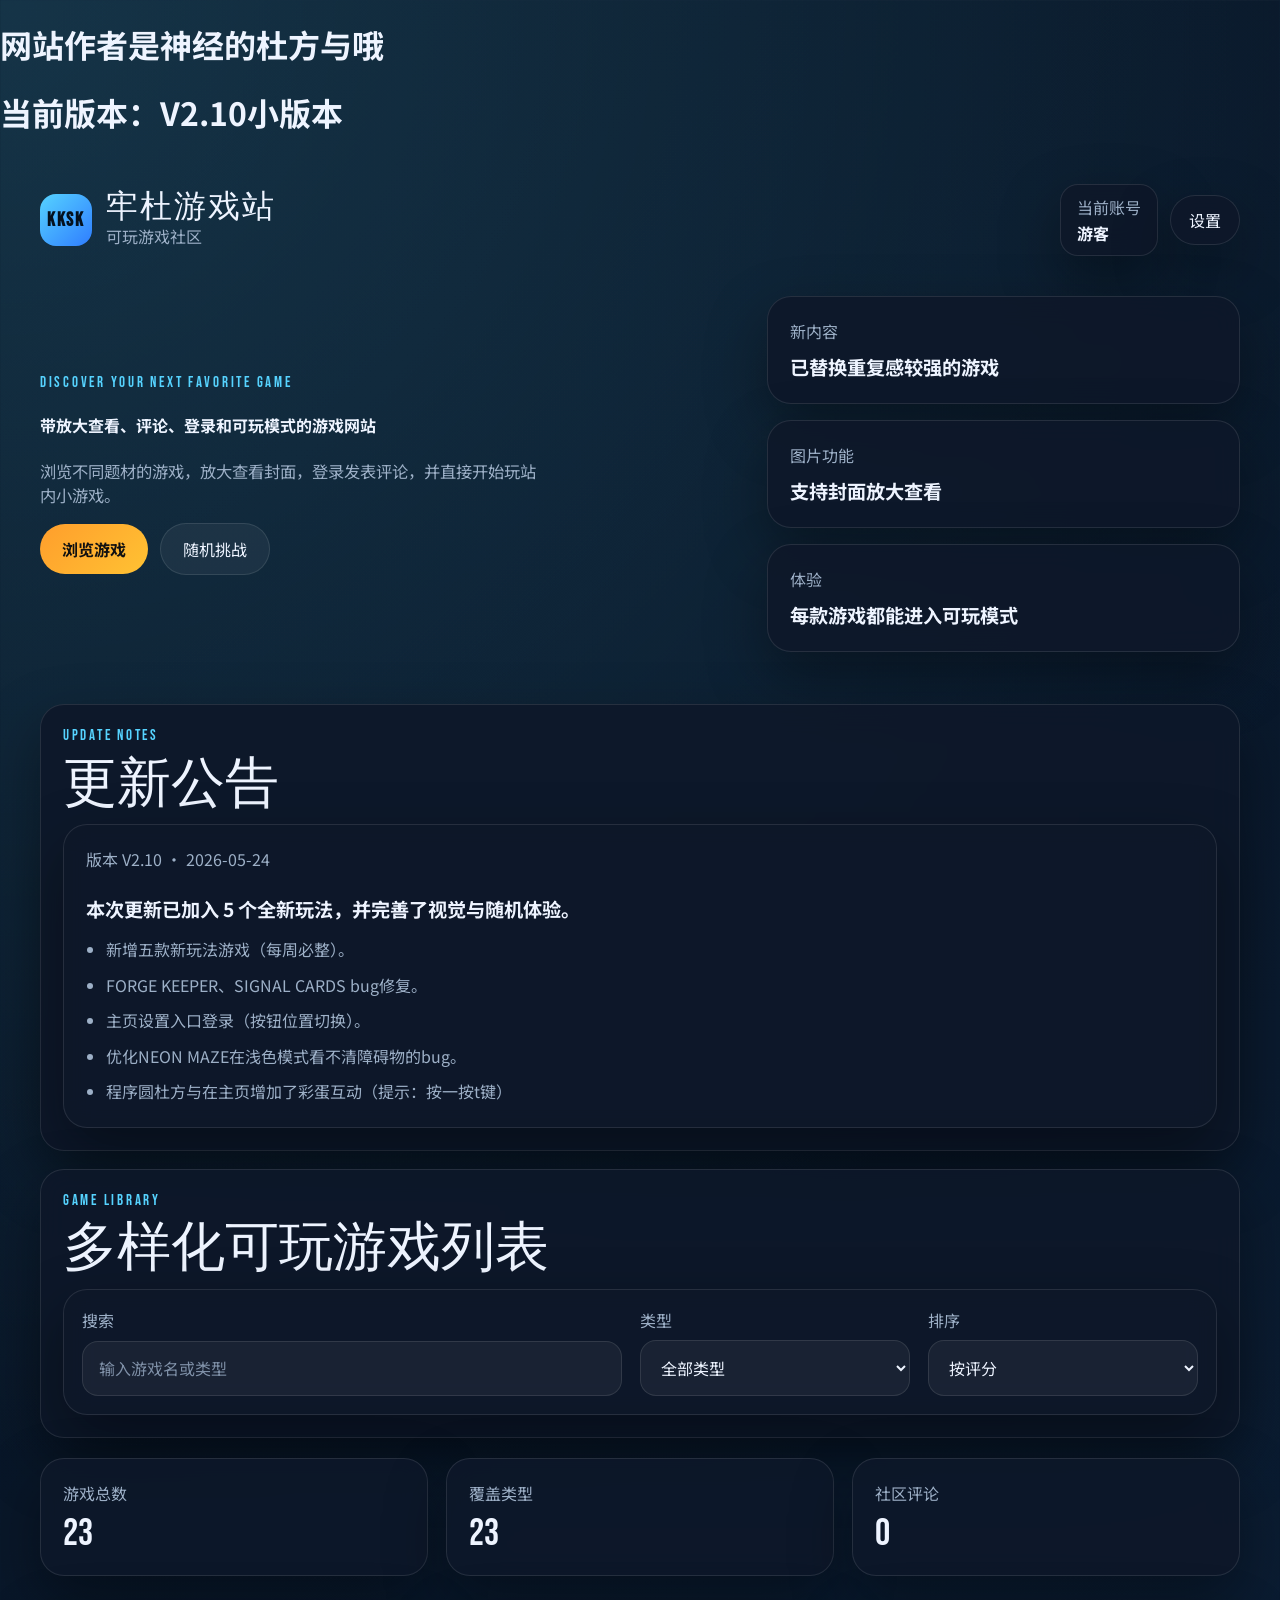
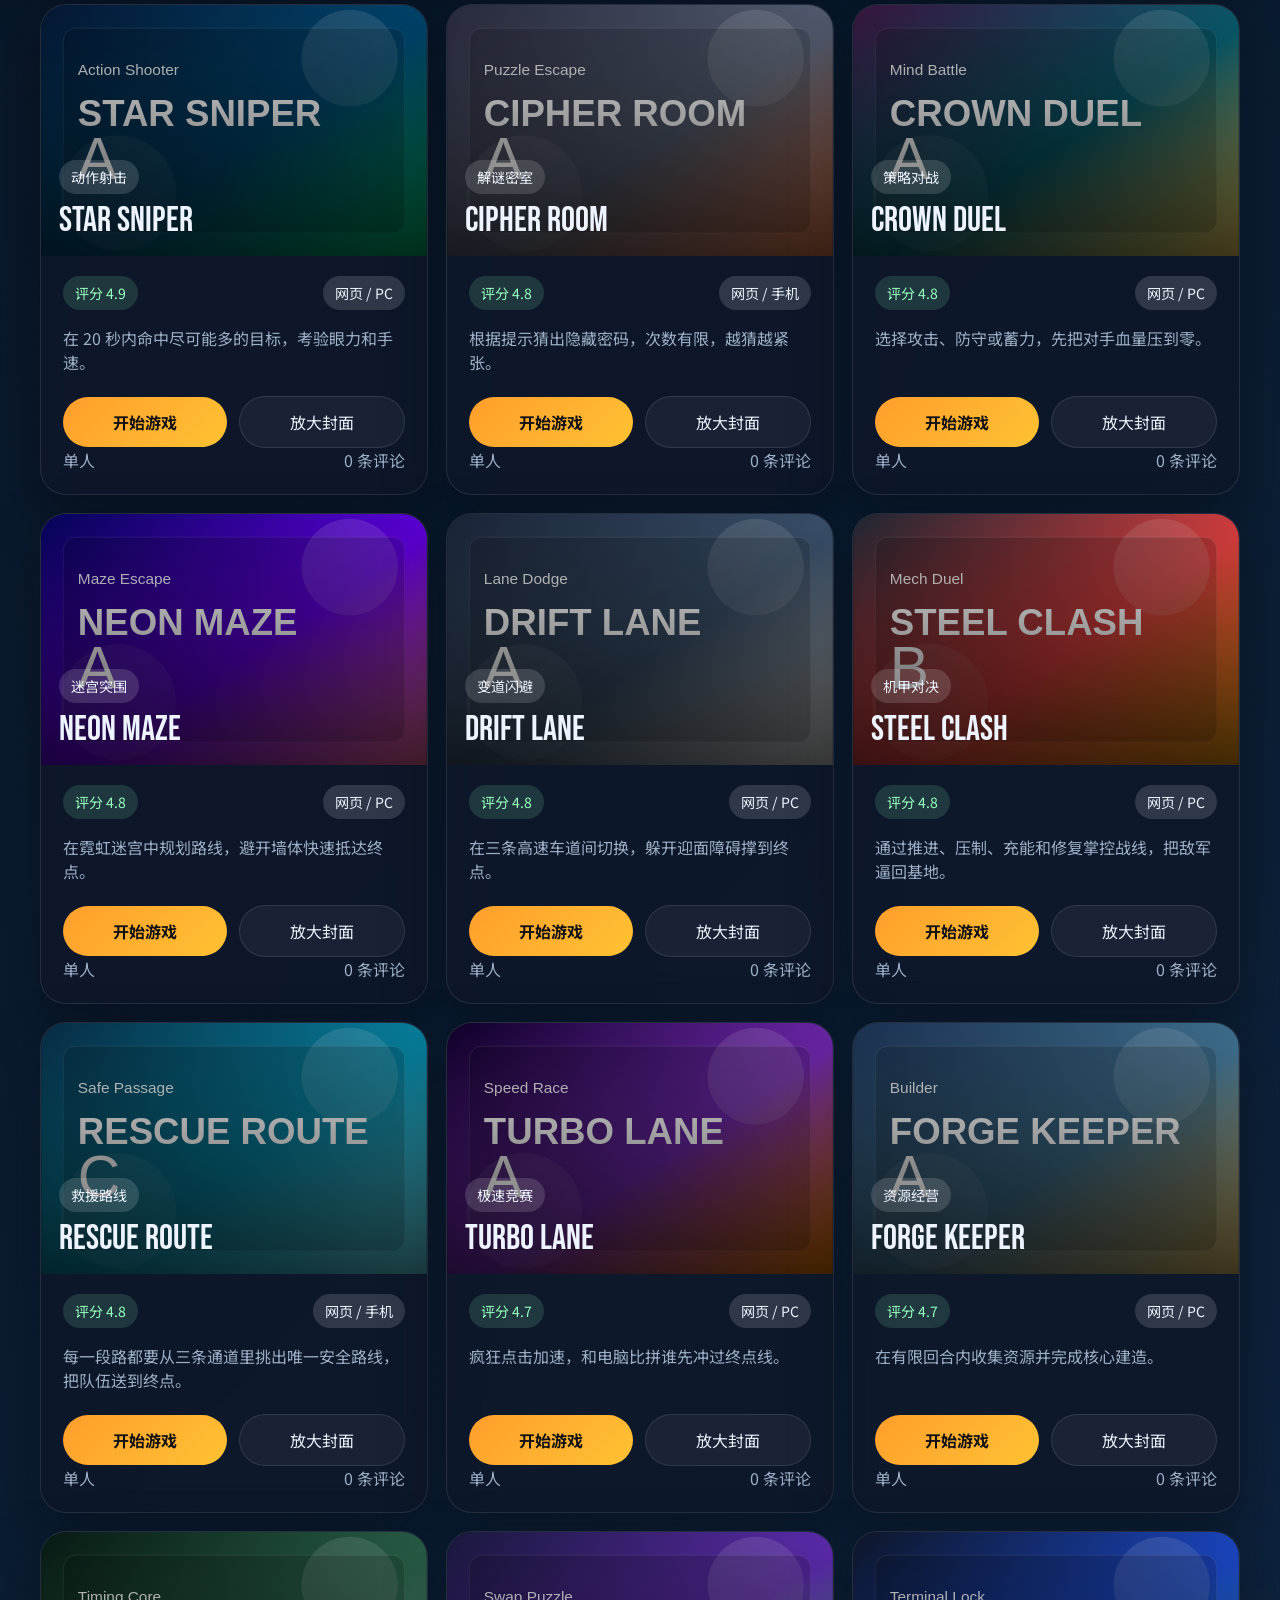
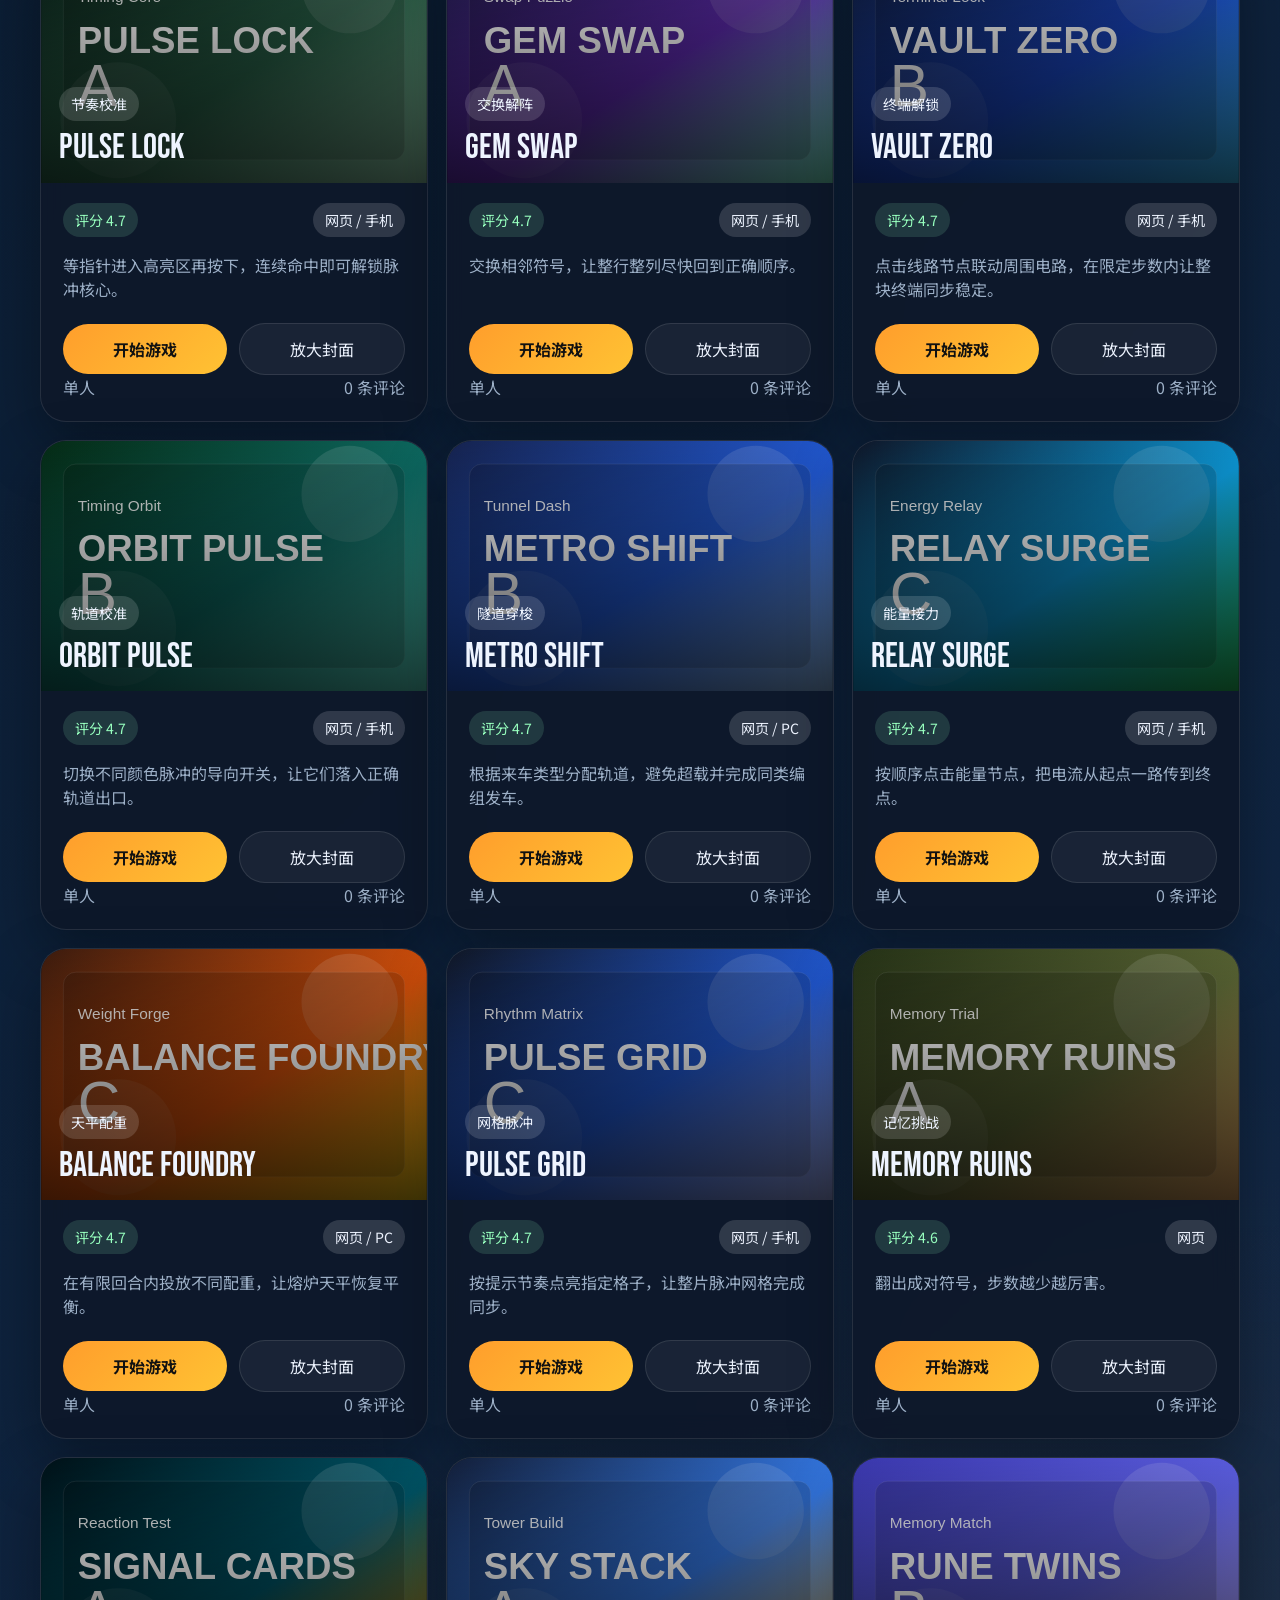
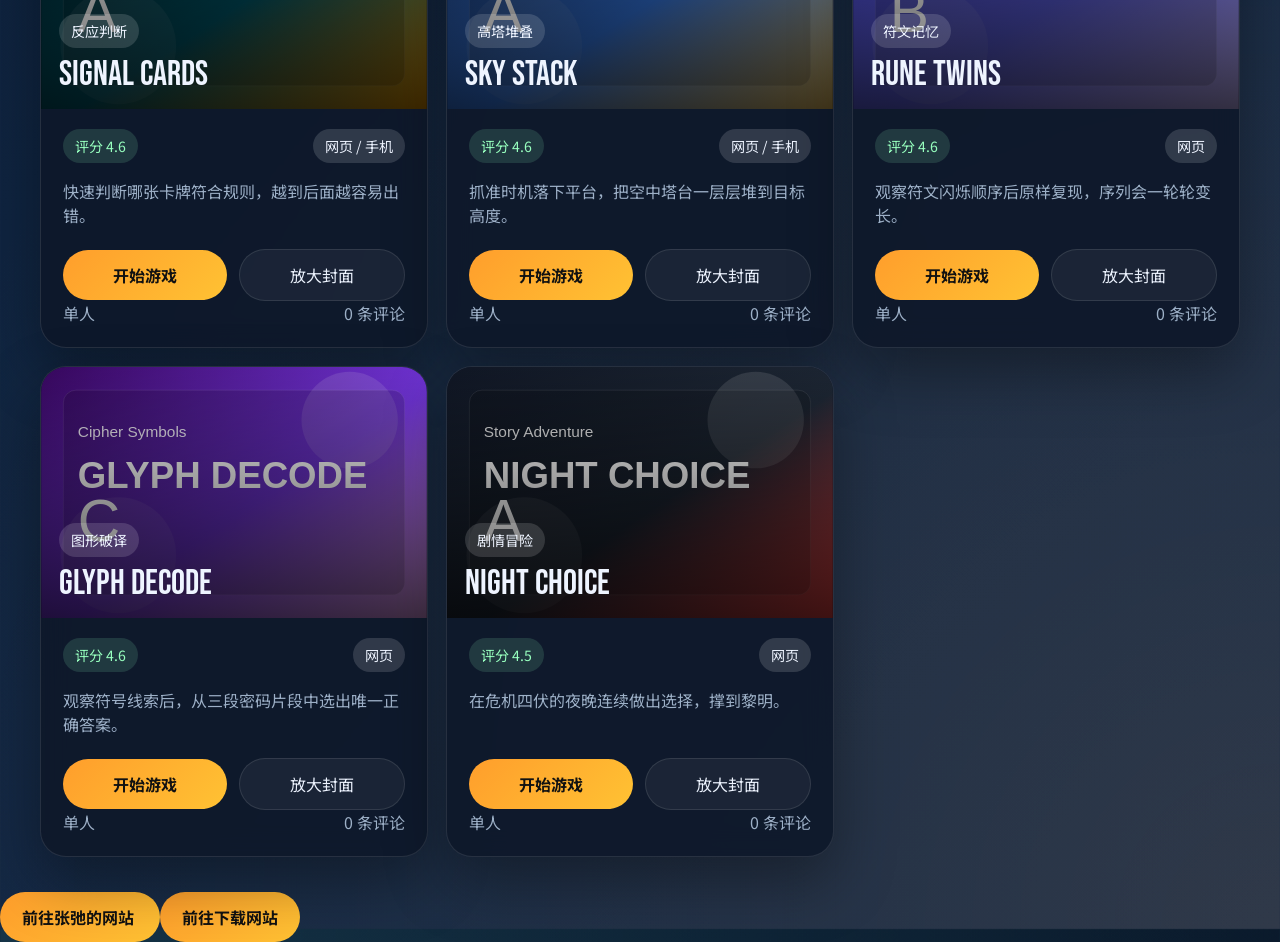
==== index.html @ bd00f0fd "Add files via upload" ====
﻿<!DOCTYPE html>
<html lang="zh-CN">
<head>
  <link rel="icon" type="image/png" href="屏幕截图 2026-04-27 193658.png">
  <meta charset="UTF-8">
  <meta name="viewport" content="width=device-width, initial-scale=1.0">
  <title>牢杜游戏站</title>
  <link rel="preconnect" href="https://fonts.googleapis.com">
  <link rel="preconnect" href="https://fonts.gstatic.com" crossorigin>
  <link href="https://fonts.googleapis.com/css2?family=Bebas+Neue&family=Noto+Sans+SC:wght@400;500;700&display=swap" rel="stylesheet">
  <link rel="stylesheet" href="styles.css">
</head>
<body>
  <h1>网站作者是神经的杜方与哦</h1>
  <h1>当前版本：V2.10小版本</h1>
  <div class="page-shell">
    <header class="hero">
      <nav class="topbar">
        <div class="brand">
          <span class="brand-mark">KKSK</span>
          <div>
            <p class="brand-title">牢杜游戏站</p>
            <p class="brand-subtitle">可玩游戏社区</p>
          </div>
        </div>
        <div class="top-actions">
          <div class="user-pill">
            <span class="user-label">当前账号</span>
            <strong id="user-name-display">游客</strong>
          </div>
          <button class="top-link" id="settings-trigger" type="button">设置</button>
        </div>
      </nav>

      <section class="hero-content">
        <div class="hero-copy">
          <p class="eyebrow">DISCOVER YOUR NEXT FAVORITE GAME</p>
          <h4>带放大查看、评论、登录和可玩模式的游戏网站</h4>
          <p class="hero-text">浏览不同题材的游戏，放大查看封面，登录发表评论，并直接开始玩站内小游戏。</p>
          <div class="hero-actions">
            <a class="button primary" href="#games">浏览游戏</a>
            <button class="button secondary" id="random-pick" type="button">随机挑战</button>
          </div>
        </div>
        <div class="hero-panel">
          <div class="panel-card glow"><span>新内容</span><strong>已替换重复感较强的游戏</strong></div>
          <div class="panel-card"><span>图片功能</span><strong>支持封面放大查看</strong></div>
          <div class="panel-card accent"><span>体验</span><strong>每款游戏都能进入可玩模式</strong></div>
        </div>
      </section>
    </header>

    <main>
      <section class="controls update-announcement" aria-label="更新公告">
        <div class="section-heading">
          <p class="eyebrow">UPDATE NOTES</p>
          <h2>更新公告</h2>
        </div>
        <div class="panel-card announcement-card">
          <span>版本 V2.10 · 2026-05-24</span>
          <strong>本次更新已加入 5 个全新玩法，并完善了视觉与随机体验。</strong>
          <ul class="announcement-list">
            <li>新增五款新玩法游戏（每周必整）。</li>
            <li>FORGE KEEPER、SIGNAL CARDS bug修复。</li>
            <li>主页设置入口登录（按钮位置切换）。</li>
            <li>优化NEON MAZE在浅色模式看不清障碍物的bug。</li>
            <li>程序圆杜方与在主页增加了彩蛋互动（提示：按一按t键）</li>
          </ul>
        </div>
      </section>

      <section class="controls" id="games">
        <div class="section-heading">
          <p class="eyebrow">GAME LIBRARY</p>
          <h2>多样化可玩游戏列表</h2>
        </div>
        <div class="toolbar">
          <label class="search-box">
            <span>搜索</span>
            <input id="search-input" type="text" placeholder="输入游戏名或类型">
          </label>
          <label class="filter-box">
            <span>类型</span>
            <select id="genre-filter">
              <option value="all">全部类型</option>
            </select>
          </label>
          <label class="filter-box">
            <span>排序</span>
            <select id="sort-filter">
              <option value="rating">按评分</option>
              <option value="name">按名称</option>
              <option value="players">按玩家数</option>
            </select>
          </label>
        </div>
      </section>

      <section class="stats-grid" aria-label="网站统计">
        <article class="stat-card"><span>游戏总数</span><strong id="game-count">0</strong></article>
        <article class="stat-card"><span>覆盖类型</span><strong id="genre-count">0</strong></article>
        <article class="stat-card"><span>社区评论</span><strong id="comment-count">0</strong></article>
      </section>

      <section class="game-grid" id="game-grid" aria-live="polite"></section>
    </main>
  </div>

  <div class="modal hidden" id="game-modal" aria-hidden="true">
    <div class="modal-backdrop" id="modal-close"></div>
    <div class="modal-dialog">
      <button class="modal-exit" id="modal-exit" type="button" aria-label="关闭">×</button>
      <div class="modal-content" id="modal-content"></div>
    </div>
  </div>

  <div class="auth-modal hidden" id="auth-modal" aria-hidden="true">
    <div class="modal-backdrop" id="auth-close"></div>
    <div class="auth-dialog">
      <button class="modal-exit" id="auth-exit" type="button" aria-label="关闭">×</button>
      <div class="auth-card">
        <p class="eyebrow">PLAYER ACCOUNT</p>
        <h2>本地账号登录</h2>
        <p class="hero-text">账号信息只保存在当前浏览器，可用于显示当前身份并同步到评论区。</p>
        <form class="auth-form" id="auth-form">
          <input id="auth-name" type="text" maxlength="18" placeholder="输入账号名" required>
          <input id="auth-password" type="password" minlength="4" maxlength="24" placeholder="输入密码" required>
          <div class="auth-button-row">
            <button class="button primary full" id="auth-login" type="submit">登录</button>
            <button class="button secondary full" id="auth-register" type="button">注册新账号</button>
          </div>
        </form>
        <div class="auth-actions">
          <button class="button ghost full" id="logout-button" type="button">退出当前账号</button>
        </div>
        <p class="auth-tip" id="auth-status">当前未登录，将以游客身份浏览和评论。</p>
      </div>
    </div>
  </div>

  <div class="zoom-modal hidden" id="zoom-modal" aria-hidden="true">
    <div class="modal-backdrop" id="zoom-close"></div>
    <div class="zoom-dialog">
      <button class="modal-exit" id="zoom-exit" type="button" aria-label="关闭">×</button>
      <img id="zoom-image" alt="放大封面图">
      <p id="zoom-title"></p>
    </div>
  </div>

  <div class="settings-modal hidden" id="settings-modal" aria-hidden="true">
    <div class="modal-backdrop" id="settings-close"></div>
    <div class="settings-dialog">
      <button class="modal-exit" id="settings-exit" type="button" aria-label="关闭">×</button>
      <div class="settings-card">
        <p class="eyebrow">SITE SETTINGS</p>
        <h2>网站设置</h2>
        <label class="setting-row" for="theme-toggle">
          <span>
            <strong>浅色模式</strong>
            <small>切换为更明亮的页面色调，并保存在当前浏览器。</small>
          </span>
          <input id="theme-toggle" type="checkbox" role="switch">
        </label>
        <div class="settings-actions">
          <button class="button secondary full" id="login-trigger" type="button">账号登录</button>
        </div>
      </div>
    </div>
  </div>

  <template id="game-detail-template">
    <section class="detail-layout">
      <div class="detail-cover">
        <img class="detail-image zoomable" id="detail-image" alt="游戏封面图">
        <div class="detail-overlay"></div>
        <div class="detail-info">
          <div class="detail-badge" id="detail-genre"></div>
          <h3 id="detail-title"></h3>
          <p id="detail-description"></p>
          <div class="detail-meta">
            <span id="detail-rating"></span>
            <span id="detail-players"></span>
            <span id="detail-platform"></span>
          </div>
        </div>
      </div>
      <div class="detail-side">
        <div class="play-panel">
          <div class="play-head">
            <div>
              <h4>开始游戏</h4>
              <p id="play-mode-label">站内可玩模式</p>
            </div>
            <div class="play-actions">
              <button class="button secondary" id="expand-stage" type="button">放大运行区</button>
              <button class="button primary" id="launch-game" type="button">立即开始</button>
            </div>
          </div>
          <div class="game-stage" id="game-stage">
            <div class="empty-stage">点击“立即开始”后，这里会加载游戏玩法。</div>
          </div>
        </div>
        <div class="highlights">
          <h4>亮点特色</h4>
          <ul id="detail-features"></ul>
        </div>
        <div class="comment-panel">
          <div class="comment-head">
            <h4>玩家评论</h4>
            <span id="detail-comment-count">0 条</span>
          </div>
          <p class="comment-account" id="comment-account-status">当前以游客身份发表评论。</p>
          <form class="comment-form" id="comment-form">
            <select id="comment-rating" required>
              <option value="">评分</option>
              <option value="5">5 星</option>
              <option value="4">4 星</option>
              <option value="3">3 星</option>
              <option value="2">2 星</option>
              <option value="1">1 星</option>
            </select>
            <textarea id="comment-text" maxlength="180" placeholder="写下你对这款游戏的看法..." required></textarea>
            <button class="button primary full" type="submit">发布评论</button>
          </form>
          <div class="comment-list" id="comment-list"></div>
        </div>
      </div>
    </section>
  </template>

  <script src="script.js"></script>
  <a class="button primary" href="https://omg-by-clark.github.io" target="_blank" rel="noopener noreferrer">
  前往张弛的网站
</a>
<a class="button primary" href="https://hilvert.github.io" target="_blank" rel="noopener noreferrer">
  前往下载网站
</a>
</body>
</html>
---- styles.css ----
:root {
  --bg-start: #07111f;
  --bg-mid: #0b1d33;
  --bg-end: #132b4d;
  --panel: rgba(14, 24, 42, 0.9);
  --panel-strong: rgba(21, 34, 58, 0.96);
  --border: rgba(255, 255, 255, 0.1);
  --text: #eef4ff;
  --muted: #9db0c7;
  --accent: #56d3ff;
  --accent-secondary: #2f7dff;
  --accent-strong: #ff9e2c;
  --accent-warm: #ffc233;
  --success: #97ffbe;
  --danger: #ff6d7a;
  --shadow: 0 24px 60px rgba(0, 0, 0, 0.35);
  --brand-ink: #04111e;
  --primary-text: #111;
  --placeholder: #7f90a7;
  --overlay: rgba(2, 6, 14, 0.72);
  --surface-soft: rgba(255, 255, 255, 0.05);
  --surface-mid: rgba(255, 255, 255, 0.08);
  --surface-strong: rgba(255, 255, 255, 0.14);
  --surface-border: rgba(255, 255, 255, 0.08);
  --surface-card: rgba(255, 255, 255, 0.04);
  --detail-overlay-start: rgba(5, 12, 22, 0.12);
  --detail-overlay-end: rgba(5, 12, 22, 0.88);
  --banner-overlay-start: rgba(0, 0, 0, 0.08);
  --banner-overlay-end: rgba(0, 0, 0, 0.74);
  --stage-bg: #07111f;
  --success-soft: rgba(151, 255, 190, 0.14);
  --success-zone: rgba(151, 255, 190, 0.22);
  --success-border: rgba(151, 255, 190, 0.4);
  --accent-soft: rgba(86, 211, 255, 0.18);
}

body[data-theme="light"] {
  --bg-start: #f6fbff;
  --bg-mid: #e5f0ff;
  --bg-end: #d5e5ff;
  --panel: rgba(255, 255, 255, 0.92);
  --panel-strong: rgba(255, 255, 255, 0.98);
  --border: rgba(28, 56, 94, 0.14);
  --text: #16314f;
  --muted: #5b7391;
  --accent: #3aa8ff;
  --accent-secondary: #5b8cff;
  --accent-strong: #ffb24a;
  --accent-warm: #ffd76b;
  --success: #1f9d61;
  --danger: #d95263;
  --shadow: 0 18px 38px rgba(60, 101, 160, 0.16);
  --brand-ink: #ffffff;
  --primary-text: #16314f;
  --placeholder: #6c7f99;
  --overlay: rgba(132, 160, 201, 0.38);
  --surface-soft: rgba(80, 124, 189, 0.08);
  --surface-mid: rgba(80, 124, 189, 0.12);
  --surface-strong: rgba(80, 124, 189, 0.16);
  --surface-border: rgba(80, 124, 189, 0.16);
  --surface-card: rgba(255, 255, 255, 0.72);
  --detail-overlay-start: rgba(240, 248, 255, 0.16);
  --detail-overlay-end: rgba(21, 49, 79, 0.68);
  --banner-overlay-start: rgba(255, 255, 255, 0.04);
  --banner-overlay-end: rgba(21, 49, 79, 0.56);
  --stage-bg: #dcecff;
  --success-soft: rgba(31, 157, 97, 0.12);
  --success-zone: rgba(31, 157, 97, 0.18);
  --success-border: rgba(31, 157, 97, 0.34);
  --accent-soft: rgba(58, 168, 255, 0.18);
}

* {
  box-sizing: border-box;
}

html {
  scroll-behavior: smooth;
}

body {
  margin: 0;
  min-height: 100vh;
  color: var(--text);
  font-family: "Noto Sans SC", sans-serif;
  background:
    radial-gradient(circle at top left, var(--accent-soft), transparent 25%),
    radial-gradient(circle at bottom right, rgba(255, 158, 44, 0.12), transparent 25%),
    linear-gradient(135deg, var(--bg-start), var(--bg-mid) 44%, var(--bg-end));
}

button,
input,
select,
textarea {
  font: inherit;
}

img {
  max-width: 100%;
  display: block;
}

.page-shell {
  width: min(1200px, calc(100% - 32px));
  margin: 0 auto;
  padding: 20px 0 48px;
}

.hero {
  padding: 8px 0 28px;
}

.topbar,
.hero-content,
.toolbar,
.stats-grid,
.game-grid,
.detail-layout,
.detail-meta,
.comment-head {
  display: grid;
  gap: 18px;
}

.topbar {
  grid-template-columns: minmax(0, 1fr) auto;
  align-items: center;
  margin-bottom: 40px;
}

.top-actions,
.hero-actions,
.card-actions,
.play-head,
.play-actions,
.auth-actions,
.game-topline,
.game-footer,
.comment-meta,
.stage-toolbar,
.run-track {
  display: flex;
  gap: 12px;
  align-items: center;
}

.top-actions,
.hero-actions,
.card-actions,
.auth-actions,
.stage-toolbar,
.play-actions {
  flex-wrap: wrap;
}

.brand {
  display: flex;
  align-items: center;
  gap: 14px;
}

.brand-mark {
  width: 52px;
  height: 52px;
  display: grid;
  place-items: center;
  border-radius: 16px;
  background: linear-gradient(135deg, var(--accent), var(--accent-secondary));
  color: var(--brand-ink);
  font: 700 1.2rem/1 "Bebas Neue", sans-serif;
  letter-spacing: 0.08em;
}

.brand-title,
.brand-subtitle,
.eyebrow {
  margin: 0;
}

.brand-title {
  font: 400 2rem/1 "Bebas Neue", sans-serif;
  letter-spacing: 0.06em;
}

.brand-subtitle,
.hero-text,
.panel-card span,
.stat-card span,
.game-card p,
.game-footer,
.comment-item time,
.search-box span,
.filter-box span,
#detail-description,
.play-head p,
.user-label,
.auth-tip,
.stage-note,
.empty-stage,
.empty-state {
  color: var(--muted);
}

.user-pill,
.top-link,
.panel-card,
.stat-card,
.controls,
.toolbar,
.game-card,
.modal-dialog,
.auth-card,
.auth-dialog,
.comment-panel,
.highlights,
.play-panel,
.zoom-dialog {
  border: 1px solid var(--border);
  background: var(--panel);
  box-shadow: var(--shadow);
  backdrop-filter: blur(14px);
}

.user-pill {
  padding: 10px 16px;
  border-radius: 18px;
}

.user-pill strong {
  display: block;
  margin-top: 2px;
}

.top-link,
.button,
.card-button,
.memory-card,
.duel-option,
.story-option,
.resource-button {
  cursor: pointer;
  transition: transform 0.2s ease, opacity 0.2s ease, background 0.2s ease;
}

.top-link {
  color: var(--text);
  text-decoration: none;
  border-radius: 999px;
  padding: 12px 18px;
}

.top-link:hover,
.button:hover,
.card-button:hover,
.memory-card:hover,
.duel-option:hover,
.story-option:hover,
.resource-button:hover {
  transform: translateY(-2px);
}

.hero-content {
  grid-template-columns: minmax(0, 1.35fr) minmax(280px, 0.9fr);
  align-items: center;
}

.eyebrow {
  color: var(--accent);
  font: 500 0.95rem/1.2 "Bebas Neue", sans-serif;
  letter-spacing: 0.18em;
}

.hero-copy h1,
.section-heading h2,
#detail-title,
.auth-card h2 {
  margin: 12px 0;
}

.hero-copy h1 {
  font: 400 clamp(3rem, 7vw, 5.8rem)/0.95 "Bebas Neue", sans-serif;
  max-width: 10ch;
}

.hero-text {
  max-width: 56ch;
  font-size: 1.02rem;
}

.button {
  border: 0;
  border-radius: 999px;
  padding: 13px 22px;
  text-decoration: none;
}

.primary {
  background: linear-gradient(135deg, var(--accent-strong), var(--accent-warm));
  color: var(--primary-text);
  font-weight: 700;
}

.secondary,
.ghost {
  background: var(--surface-soft);
  color: var(--text);
  border: 1px solid var(--border);
}

.full {
  width: 100%;
}

.hero-panel,
.detail-side {
  display: grid;
  gap: 16px;
}

.panel-card,
.stat-card,
.controls,
.comment-panel,
.highlights,
.play-panel,
.auth-card {
  padding: 22px;
  border-radius: 24px;
}

.panel-card strong,
.stat-card strong {
  display: block;
  margin-top: 10px;
}

.panel-card strong {
  font-size: 1.2rem;
}

.update-announcement {
  margin: 24px 0 18px;
}

.announcement-card {
  display: grid;
  gap: 14px;
}

.announcement-list {
  margin: 0;
  padding-left: 20px;
  color: var(--muted);
  display: grid;
  gap: 10px;
}

.announcement-list li {
  line-height: 1.6;
}

.section-heading h2,
.auth-card h2 {
  font: 400 clamp(2rem, 5vw, 3.4rem)/1 "Bebas Neue", sans-serif;
}

.toolbar {
  grid-template-columns: 2fr 1fr 1fr;
  padding: 18px;
  border-radius: 24px;
}

.search-box,
.filter-box,
.auth-form,
.comment-form {
  display: grid;
  gap: 8px;
}

.search-box input,
.filter-box select,
.comment-form input,
.comment-form select,
.comment-form textarea,
.auth-form input,
.name-input {
  width: 100%;
  border: 1px solid var(--border);
  background: var(--surface-soft);
  color: var(--text);
  border-radius: 16px;
  padding: 14px 16px;
}

.search-box input::placeholder,
.comment-form textarea::placeholder,
.auth-form input::placeholder,
.name-input::placeholder {
  color: var(--placeholder);
}

.stats-grid {
  grid-template-columns: repeat(3, minmax(0, 1fr));
  margin: 20px 0 28px;
}

.stat-card strong {
  font: 400 2.4rem/1 "Bebas Neue", sans-serif;
}

.game-grid {
  grid-template-columns: repeat(3, minmax(0, 1fr));
}

.game-card {
  border-radius: 26px;
  overflow: hidden;
}

.game-banner {
  position: relative;
  min-height: 220px;
  overflow: hidden;
}

.game-banner::after {
  content: "";
  position: absolute;
  inset: 0;
  background: linear-gradient(180deg, var(--banner-overlay-start), var(--banner-overlay-end));
}

.game-banner-content {
  position: absolute;
  inset: auto 18px 18px 18px;
  z-index: 1;
}

.cover-image {
  width: 100%;
  height: 100%;
  min-height: 220px;
  object-fit: cover;
}

.zoomable {
  cursor: zoom-in;
}

.game-banner h3 {
  margin: 10px 0 0;
  font: 400 2.2rem/0.95 "Bebas Neue", sans-serif;
}

.game-body {
  padding: 20px 22px 22px;
}

.game-topline,
.game-footer,
.comment-meta,
.play-head,
.run-track {
  justify-content: space-between;
}

.genre-chip,
.rating-pill,
.detail-badge,
.tag,
.status-pill {
  display: inline-flex;
  align-items: center;
  padding: 7px 12px;
  border-radius: 999px;
  font-size: 0.88rem;
}

.genre-chip,
.tag,
.status-pill {
  background: var(--surface-strong);
}

.rating-pill {
  background: var(--success-soft);
  color: var(--success);
}

.game-card p {
  min-height: 52px;
}

.card-actions {
  margin-top: 18px;
}

.card-actions .button {
  flex: 1;
  text-align: center;
}

.modal,
.auth-modal,
.zoom-modal {
  position: fixed;
  inset: 0;
}

.modal {
  z-index: 10;
}

.auth-modal {
  z-index: 12;
}

.zoom-modal {
  z-index: 14;
}

.hidden {
  display: none;
}

.modal-backdrop {
  position: absolute;
  inset: 0;
  background: var(--overlay);
}

.modal-dialog,
.auth-dialog,
.zoom-dialog {
  position: relative;
  margin: 24px auto;
  max-height: calc(100vh - 48px);
  overflow: auto;
}

.modal-dialog {
  width: min(1080px, calc(100% - 24px));
  padding: 28px;
  border-radius: 28px;
}

.auth-dialog {
  width: min(520px, calc(100% - 24px));
  border-radius: 28px;
}

.zoom-dialog {
  width: min(920px, calc(100% - 24px));
  padding: 22px;
  border-radius: 28px;
  text-align: center;
}

.modal-exit {
  position: absolute;
  top: 16px;
  right: 16px;
  width: 42px;
  height: 42px;
  border: 0;
  border-radius: 50%;
  background: var(--surface-mid);
  color: var(--text);
  font-size: 1.5rem;
  z-index: 2;
}

.auth-card {
  background: var(--panel-strong);
}

.auth-tip {
  margin: 14px 0 0;
}

.auth-button-row {
  display: grid;
  grid-template-columns: repeat(2, minmax(0, 1fr));
  gap: 12px;
}

.comment-account {
  margin: 16px 0 0;
  padding: 12px 14px;
  border-radius: 14px;
  background: var(--surface-soft);
  border: 1px solid var(--surface-border);
  color: var(--muted);
}

.detail-layout {
  grid-template-columns: 1.1fr 1fr;
  align-items: start;
}

.detail-cover {
  position: relative;
  min-height: 420px;
  border-radius: 26px;
  overflow: hidden;
}

.detail-image {
  position: absolute;
  inset: 0;
  width: 100%;
  height: 100%;
  object-fit: cover;
}

.detail-overlay {
  position: absolute;
  inset: 0;
  background: linear-gradient(180deg, var(--detail-overlay-start), var(--detail-overlay-end));
}

.detail-info {
  position: relative;
  z-index: 1;
  min-height: 420px;
  padding: 28px;
  display: flex;
  flex-direction: column;
  justify-content: flex-end;
}

.detail-badge {
  background: rgba(255, 255, 255, 0.12);
  margin-bottom: auto;
}

#detail-title {
  font: 400 clamp(2.2rem, 5vw, 4.1rem)/0.96 "Bebas Neue", sans-serif;
}

.detail-meta {
  grid-template-columns: repeat(3, minmax(0, 1fr));
  margin-top: 20px;
}

.detail-meta span {
  padding: 14px;
  border-radius: 16px;
  background: var(--surface-mid);
}

.play-head h4,
.highlights h4,
.comment-panel h4 {
  margin: 0 0 6px;
}

.game-stage {
  margin-top: 18px;
  min-height: 320px;
  border-radius: 22px;
  border: 1px solid var(--border);
  background: var(--surface-card);
  padding: 18px;
}

.play-stage {
  display: grid;
  gap: 14px;
}

.stage-panel,
.score-box,
.log-box,
.run-track,
.resource-grid,
.duel-grid,
.story-grid,
.code-grid,
.memory-grid {
  background: var(--surface-card);
  border: 1px solid var(--surface-border);
  border-radius: 18px;
}

.stage-panel,
.score-box,
.log-box,
.resource-grid,
.duel-grid,
.story-grid,
.code-grid {
  padding: 14px;
}

.status-line {
  display: flex;
  flex-wrap: wrap;
  gap: 10px;
}

.status-pill strong {
  margin-left: 6px;
}

.target-board {
  position: relative;
  min-height: 240px;
  overflow: hidden;
  border-radius: 18px;
  background: radial-gradient(circle at top, var(--accent-soft), transparent 28%), var(--stage-bg);
}

.target-dot {
  position: absolute;
  width: 58px;
  height: 58px;
  border: 0;
  border-radius: 50%;
  font-weight: 700;
  color: var(--brand-ink);
  background: linear-gradient(135deg, var(--accent), var(--success));
}

.card-row,
.duel-grid,
.story-grid,
.resource-grid,
.code-grid {
  display: grid;
  gap: 12px;
}

.card-row {
  grid-template-columns: repeat(3, minmax(0, 1fr));
}

.card-button,
.duel-option,
.story-option,
.resource-button {
  border: 1px solid var(--border);
  border-radius: 16px;
  background: var(--surface-soft);
  color: var(--text);
  padding: 14px;
}

.duel-grid,
.story-grid {
  grid-template-columns: repeat(2, minmax(0, 1fr));
}

.run-track {
  padding: 14px;
}

.runner-bar {
  position: relative;
  flex: 1;
  height: 14px;
  border-radius: 999px;
  background: var(--surface-mid);
  overflow: hidden;
}

.runner-fill {
  position: absolute;
  inset: 0 auto 0 0;
  width: 0;
  background: linear-gradient(135deg, var(--accent-strong), var(--accent));
}

.memory-grid {
  display: flex;
  flex-wrap: wrap;
  gap: 12px;
  padding: 12px;
}

.memory-card {
  width: calc(25% - 9px);
  min-width: 72px;
  min-height: 84px;
  border: 1px solid var(--border);
  border-radius: 16px;
  background: var(--surface-soft);
  color: var(--text);
  font-size: 1.4rem;
}

.memory-card.open,
.memory-card.done {
  background: rgba(86, 211, 255, 0.18);
}

.resource-grid {
  grid-template-columns: repeat(3, minmax(0, 1fr));
}

.resource-card strong {
  display: block;
  font-size: 1.4rem;
}

.code-grid {
  grid-template-columns: repeat(3, minmax(0, 1fr));
}

.code-cell {
  display: grid;
  place-items: center;
  min-height: 56px;
  border-radius: 14px;
  background: var(--surface-mid);
  font-size: 1.2rem;
  font-weight: 700;
}

.timing-track,
.stack-meter,
.lane-board {
  position: relative;
  min-height: 64px;
  border-radius: 18px;
  background: var(--surface-soft);
  border: 1px solid var(--surface-border);
  overflow: hidden;
}

.timing-track {
  min-height: 72px;
}

.timing-zone {
  position: absolute;
  inset: 10px 42% 10px 42%;
  border-radius: 12px;
  background: rgba(151, 255, 190, 0.22);
  border: 1px solid rgba(151, 255, 190, 0.4);
}

.timing-pointer,
.stack-slider,
.lane-marker,
.lane-obstacle {
  position: absolute;
  top: 50%;
  transform: translate(-50%, -50%);
}

.timing-pointer,
.stack-slider {
  width: 24px;
  height: 48px;
  border-radius: 12px;
  background: linear-gradient(135deg, var(--accent-strong), var(--accent));
}

.maze-grid,
.swap-grid {
  display: grid;
  gap: 10px;
}

.maze-grid {
  grid-template-columns: repeat(5, minmax(0, 1fr));
}

.maze-cell {
  aspect-ratio: 1;
  border-radius: 14px;
  background: var(--surface-soft);
  border: 1px solid var(--surface-border);
}

.maze-cell.wall {
  background: var(--surface-strong);
  border-color: var(--border);
  box-shadow: inset 0 0 0 1px rgba(255, 255, 255, 0.08);
}

body[data-theme="light"] .maze-cell.wall {
  background: rgba(22, 49, 79, 0.24);
  border-color: rgba(22, 49, 79, 0.22);
  box-shadow: inset 0 0 0 1px rgba(255, 255, 255, 0.42);
}

.maze-cell.goal {
  background: rgba(151, 255, 190, 0.2);
}

.maze-cell.player {
  background: linear-gradient(135deg, var(--accent), var(--accent-secondary));
}

.stack-tower {
  min-height: 220px;
  display: flex;
  flex-direction: column-reverse;
  gap: 8px;
  padding: 14px;
  border-radius: 18px;
  background: var(--surface-card);
  border: 1px solid var(--surface-border);
}

.stack-block {
  height: 28px;
  border-radius: 12px;
  background: linear-gradient(135deg, var(--accent), var(--accent-strong));
}

.vault-grid,
.rune-grid,
.metro-grid {
  display: grid;
  gap: 12px;
}

.vault-grid,
.rune-grid {
  grid-template-columns: repeat(3, minmax(0, 1fr));
}

.vault-cell,
.rune-button,
.metro-train {
  border: 1px solid var(--border);
  border-radius: 16px;
  color: var(--text);
}

.vault-cell,
.rune-button {
  min-height: 78px;
  background: var(--surface-soft);
  font-weight: 700;
}

.vault-cell.active,
.rune-button.flash,
.orbit-target.active {
  background: linear-gradient(135deg, var(--accent), var(--accent-secondary));
  color: var(--brand-ink);
}

.battle-line {
  display: grid;
  grid-template-columns: repeat(7, minmax(0, 1fr));
  gap: 10px;
  padding: 14px;
  border-radius: 18px;
  background: var(--surface-card);
  border: 1px solid var(--surface-border);
}

.battle-cell {
  min-height: 46px;
  border-radius: 14px;
  background: var(--surface-soft);
  border: 1px solid var(--surface-border);
}

.battle-cell.front {
  background: linear-gradient(135deg, var(--accent-strong), var(--accent));
}

.orbit-board {
  display: grid;
  gap: 12px;
}

.orbit-lane {
  position: relative;
  min-height: 220px;
  border-radius: 18px;
  background: var(--surface-card);
  border: 1px solid var(--surface-border);
  overflow: hidden;
}

.orbit-pulse {
  position: absolute;
  transform: translate(-50%, -50%);
  width: 58px;
  height: 58px;
  border-radius: 50%;
  display: grid;
  place-items: center;
  background: linear-gradient(135deg, var(--accent-strong), var(--accent));
  color: var(--brand-ink);
  font-weight: 700;
}

.orbit-targets {
  display: grid;
  grid-template-columns: repeat(3, minmax(0, 1fr));
  gap: 12px;
}

.metro-grid {
  grid-template-columns: repeat(3, minmax(0, 1fr));
}

.metro-track {
  display: grid;
  gap: 12px;
  padding: 14px;
  border-radius: 18px;
  background: var(--surface-card);
  border: 1px solid var(--surface-border);
}

.metro-trains {
  display: grid;
  gap: 10px;
}

.metro-train {
  display: inline-grid;
  place-items: center;
  min-height: 52px;
  background: var(--surface-soft);
  font-weight: 700;
}

.swap-cell {
  min-height: 68px;
  border: 1px solid var(--border);
  border-radius: 16px;
  background: var(--surface-soft);
  color: var(--text);
  font-size: 1.2rem;
  font-weight: 700;
}

.swap-cell.selected {
  outline: 2px solid var(--accent);
}

.lane-board {
  min-height: 220px;
  background:
    linear-gradient(90deg, transparent 32%, var(--surface-strong) 32%, var(--surface-strong) 34%, transparent 34%, transparent 66%, var(--surface-strong) 66%, var(--surface-strong) 68%, transparent 68%),
    var(--stage-bg);
}

.lane-marker,
.lane-obstacle {
  width: 34px;
  height: 56px;
  border-radius: 12px;
}

.lane-marker {
  bottom: 18px;
  top: auto;
  background: linear-gradient(135deg, var(--accent), var(--accent-secondary));
}

.lane-obstacle {
  top: 24%;
  background: linear-gradient(135deg, var(--danger), var(--accent-strong));
}

.game-stage:fullscreen,
.game-stage:-webkit-full-screen {
  width: 100vw;
  height: 100vh;
  margin: 0;
  padding: 28px;
  border-radius: 0;
  background: linear-gradient(135deg, var(--stage-bg), var(--bg-end));
  overflow: auto;
}

.comment-form {
  margin: 18px 0 20px;
}

.comment-form textarea {
  min-height: 110px;
  resize: vertical;
}

.comment-list {
  display: grid;
  gap: 12px;
  max-height: 320px;
  overflow: auto;
}

.comment-item {
  padding: 16px;
  border-radius: 18px;
  background: var(--surface-card);
  border: 1px solid rgba(255, 255, 255, 0.06);
}

.comment-item strong,
.comment-item p {
  display: block;
  margin: 0;
}

.comment-item p {
  margin-top: 10px;
  line-height: 1.6;
}

.settings-modal {
  position: fixed;
  inset: 0;
  z-index: 13;
}

.settings-dialog {
  width: min(520px, calc(100% - 24px));
  position: relative;
  margin: 24px auto;
  max-height: calc(100vh - 48px);
  overflow: auto;
  border-radius: 28px;
}

.settings-card {
  padding: 22px;
  border-radius: 24px;
  border: 1px solid var(--border);
  background: var(--panel-strong);
  box-shadow: var(--shadow);
  backdrop-filter: blur(14px);
}

.setting-row {
  display: flex;
  justify-content: space-between;
  align-items: center;
  gap: 16px;
  margin-top: 18px;
  padding: 16px 18px;
  border-radius: 18px;
  background: var(--surface-soft);
  border: 1px solid var(--surface-border);
}

.setting-row span {
  display: grid;
  gap: 4px;
}

.setting-row small {
  color: var(--muted);
}

#theme-toggle {
  width: 22px;
  height: 22px;
  accent-color: var(--accent-secondary);
}

.settings-actions {
  margin-top: 16px;
}

.relay-grid,
.decode-grid,
.rescue-grid,
.pulse-grid-board {
  display: grid;
  gap: 12px;
}

.relay-grid,
.decode-grid,
.rescue-grid {
  grid-template-columns: repeat(3, minmax(0, 1fr));
}

.relay-node,
.decode-option,
.route-card,
.pulse-grid-cell {
  border: 1px solid var(--border);
  border-radius: 16px;
  background: var(--surface-soft);
  color: var(--text);
}

.relay-node,
.decode-option {
  min-height: 72px;
  font-size: 1.2rem;
  font-weight: 700;
}

.relay-node.done {
  background: rgba(86, 211, 255, 0.18);
}

.balance-board {
  display: grid;
  grid-template-columns: repeat(2, minmax(0, 1fr));
  gap: 12px;
}

.balance-side {
  display: grid;
  gap: 10px;
  padding: 16px;
  border-radius: 18px;
  background: var(--surface-card);
  border: 1px solid var(--surface-border);
  text-align: center;
}

.balance-side strong {
  font-size: 1.8rem;
}

.route-card {
  display: grid;
  gap: 8px;
  padding: 16px;
  text-align: left;
}

.route-card span {
  color: var(--muted);
}

.pulse-grid-board {
  grid-template-columns: repeat(3, minmax(0, 1fr));
}

.pulse-grid-cell {
  aspect-ratio: 1;
}

.pulse-grid-cell.active,
.pulse-grid-cell.preview {
  background: linear-gradient(135deg, var(--accent), var(--accent-secondary));
}

.zoom-dialog img {
  width: 100%;
  max-height: 72vh;
  object-fit: contain;
  border-radius: 20px;
}

#zoom-title {
  margin: 14px 0 0;
  color: var(--muted);
  letter-spacing: 0.04em;
}

.empty-state {
  padding: 24px;
  text-align: center;
  border-radius: 22px;
  border: 1px dashed rgba(255, 255, 255, 0.14);
}

@media (max-width: 960px) {
  .hero-content,
  .detail-layout,
  .game-grid,
  .toolbar {
    grid-template-columns: 1fr;
  }

  .stats-grid,
  .resource-grid,
  .code-grid {
    grid-template-columns: repeat(2, minmax(0, 1fr));
  }
}

@media (max-width: 640px) {
  .page-shell {
    width: min(100% - 20px, 1200px);
  }

  .topbar,
  .stats-grid,
  .detail-meta,
  .card-row,
  .duel-grid,
  .story-grid,
  .resource-grid,
  .code-grid {
    grid-template-columns: 1fr;
  }

  .memory-card {
    width: calc(33.333% - 8px);
  }
}
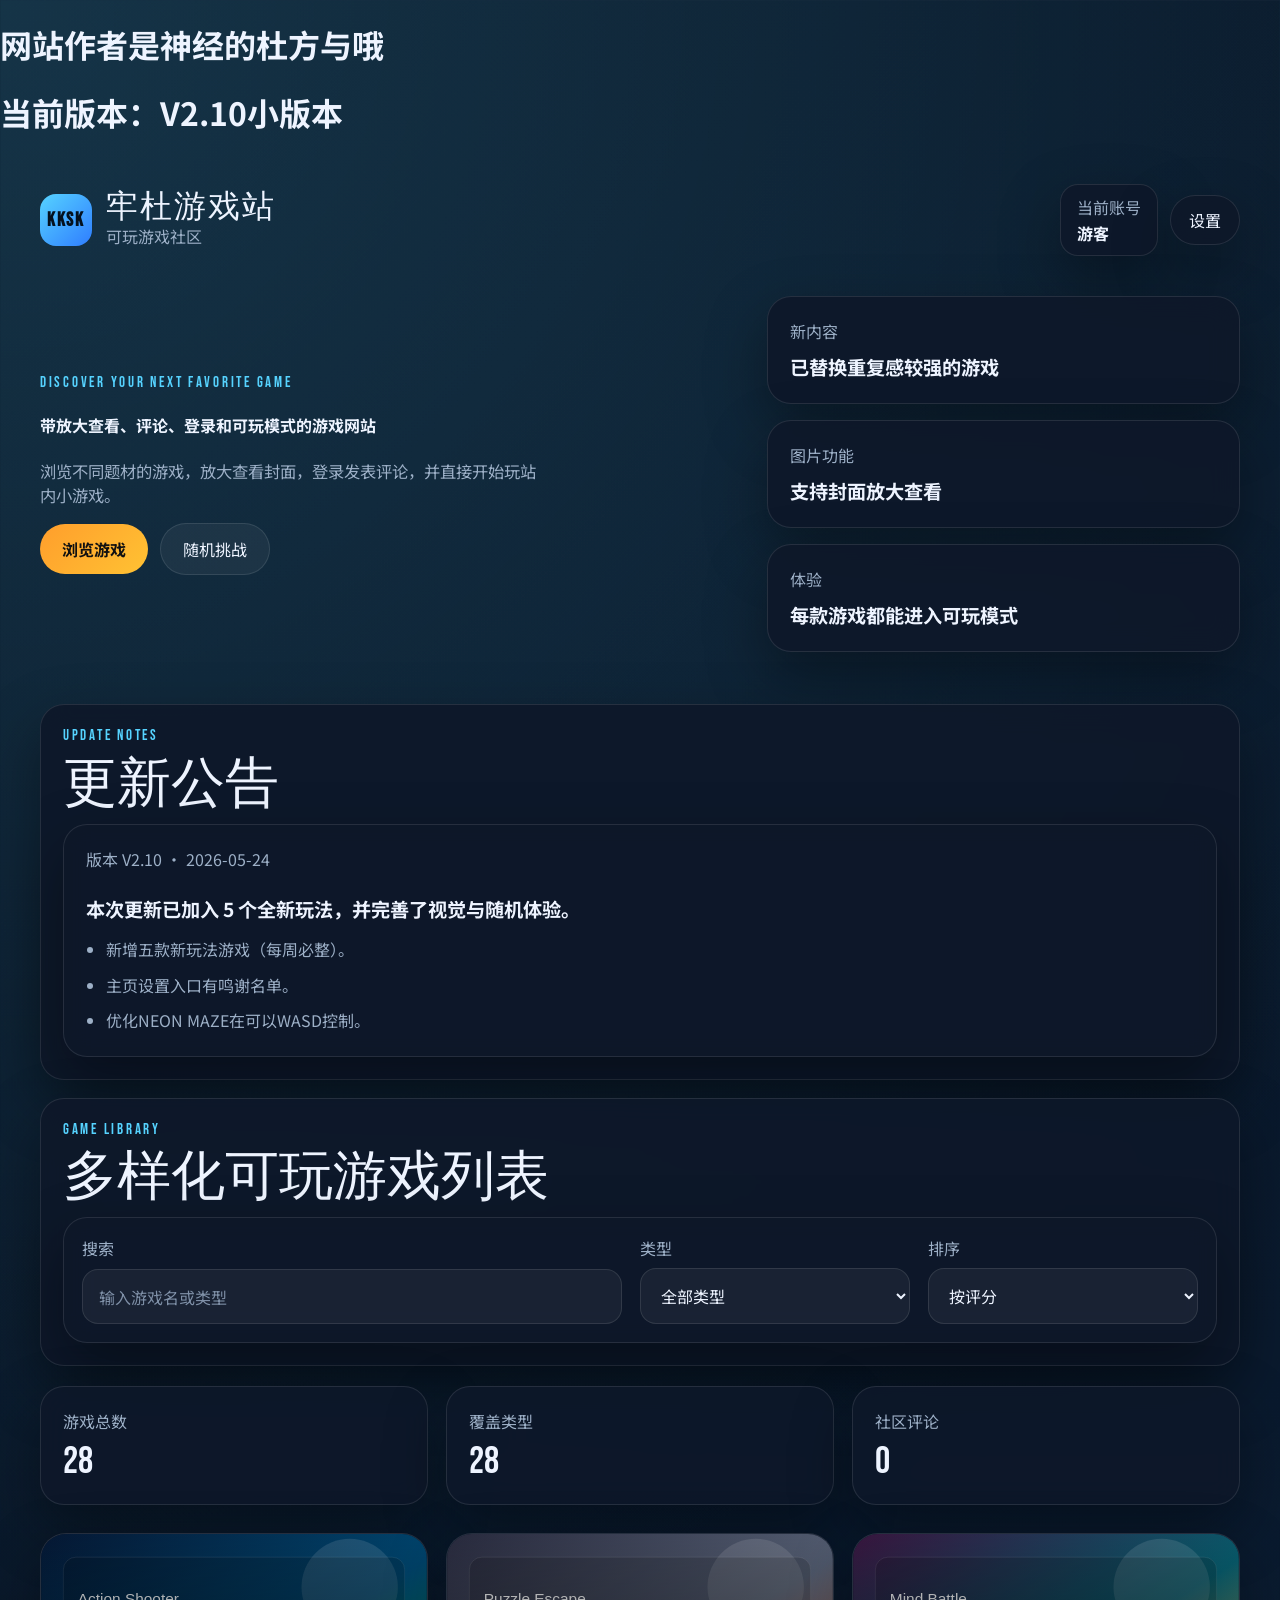
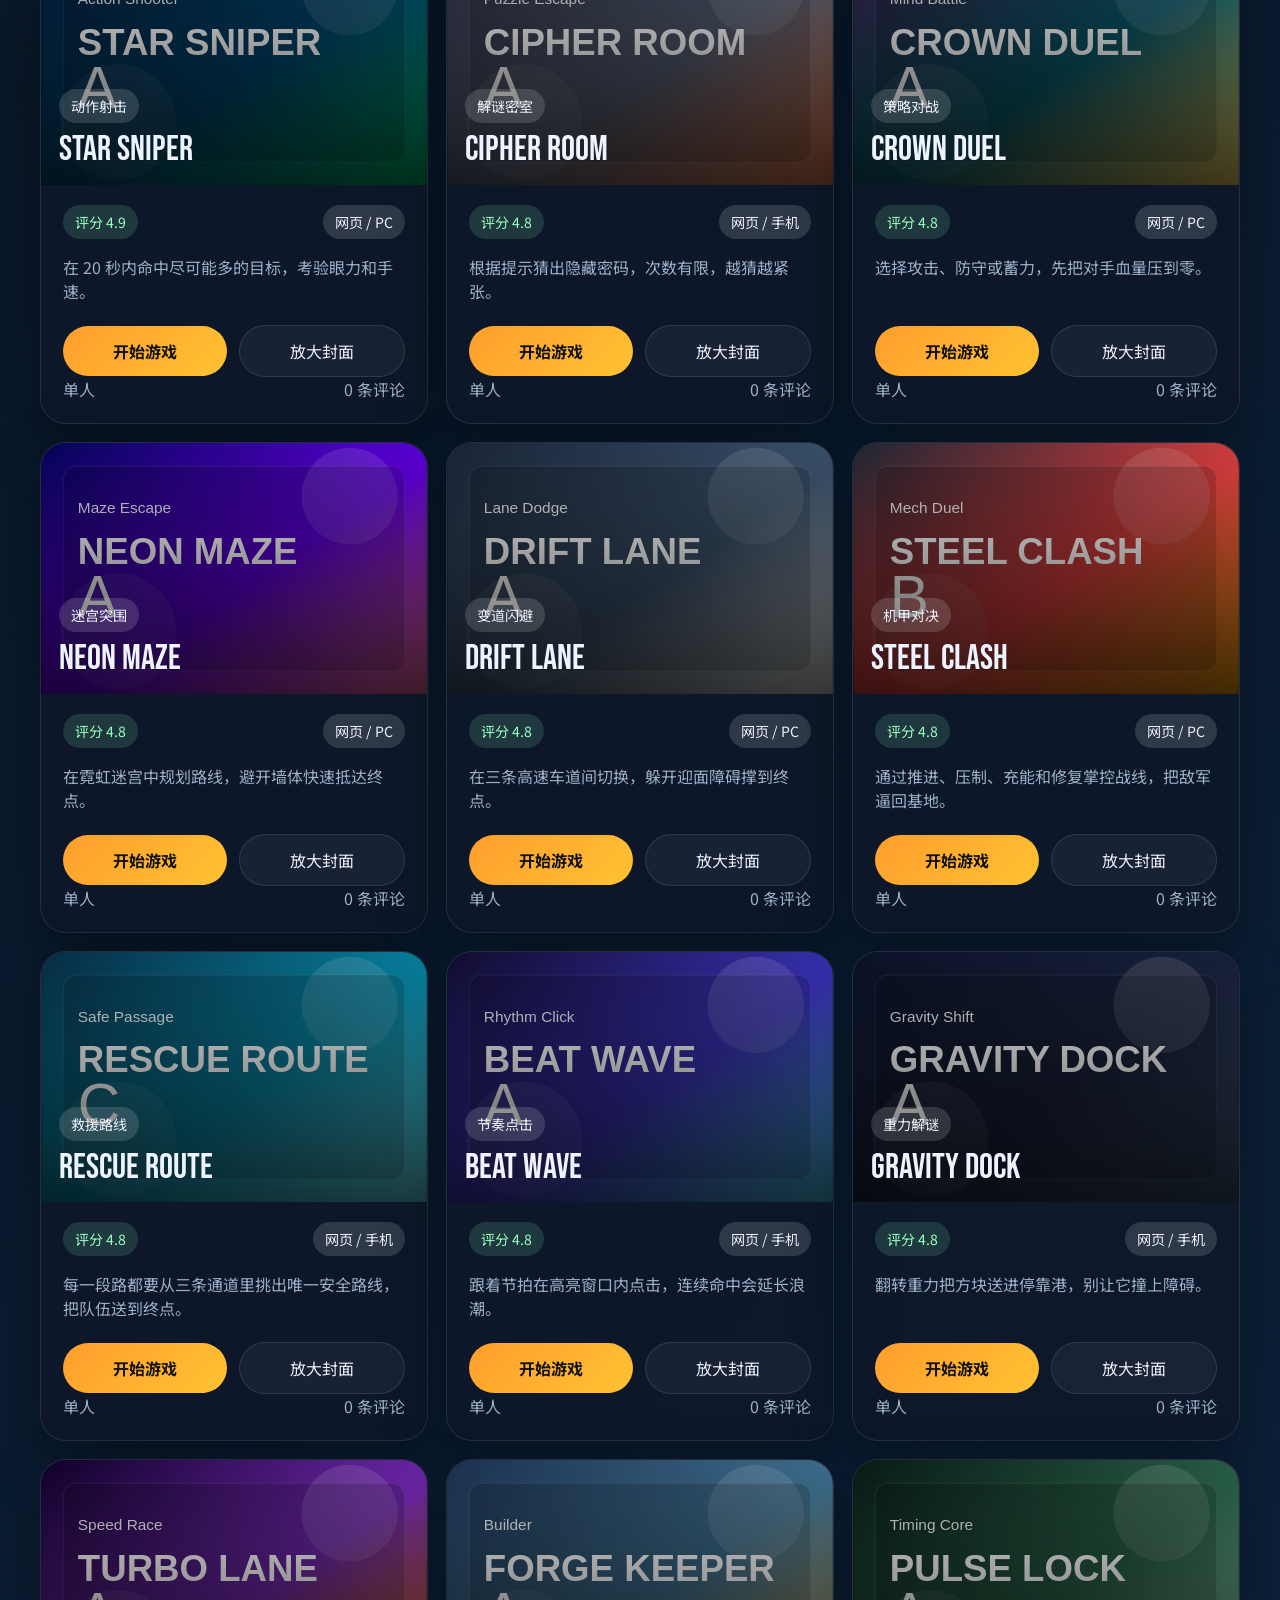
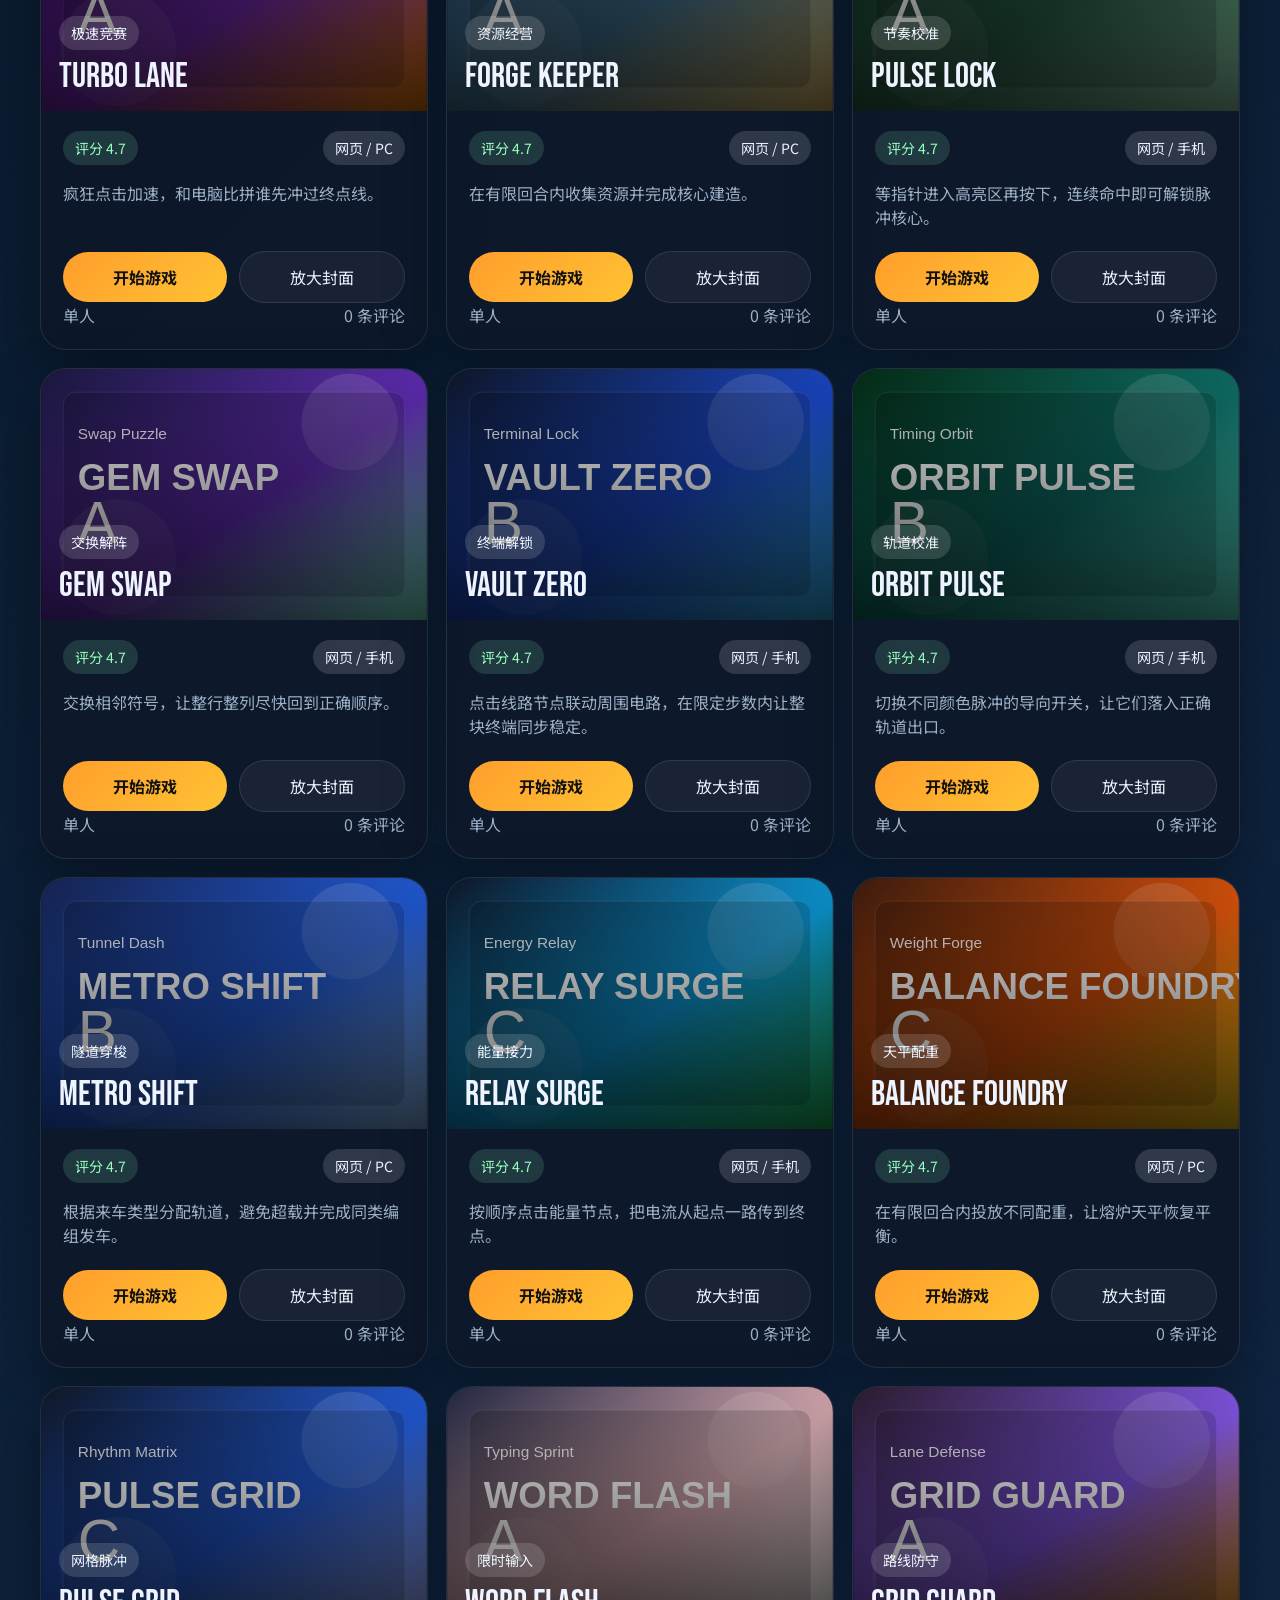
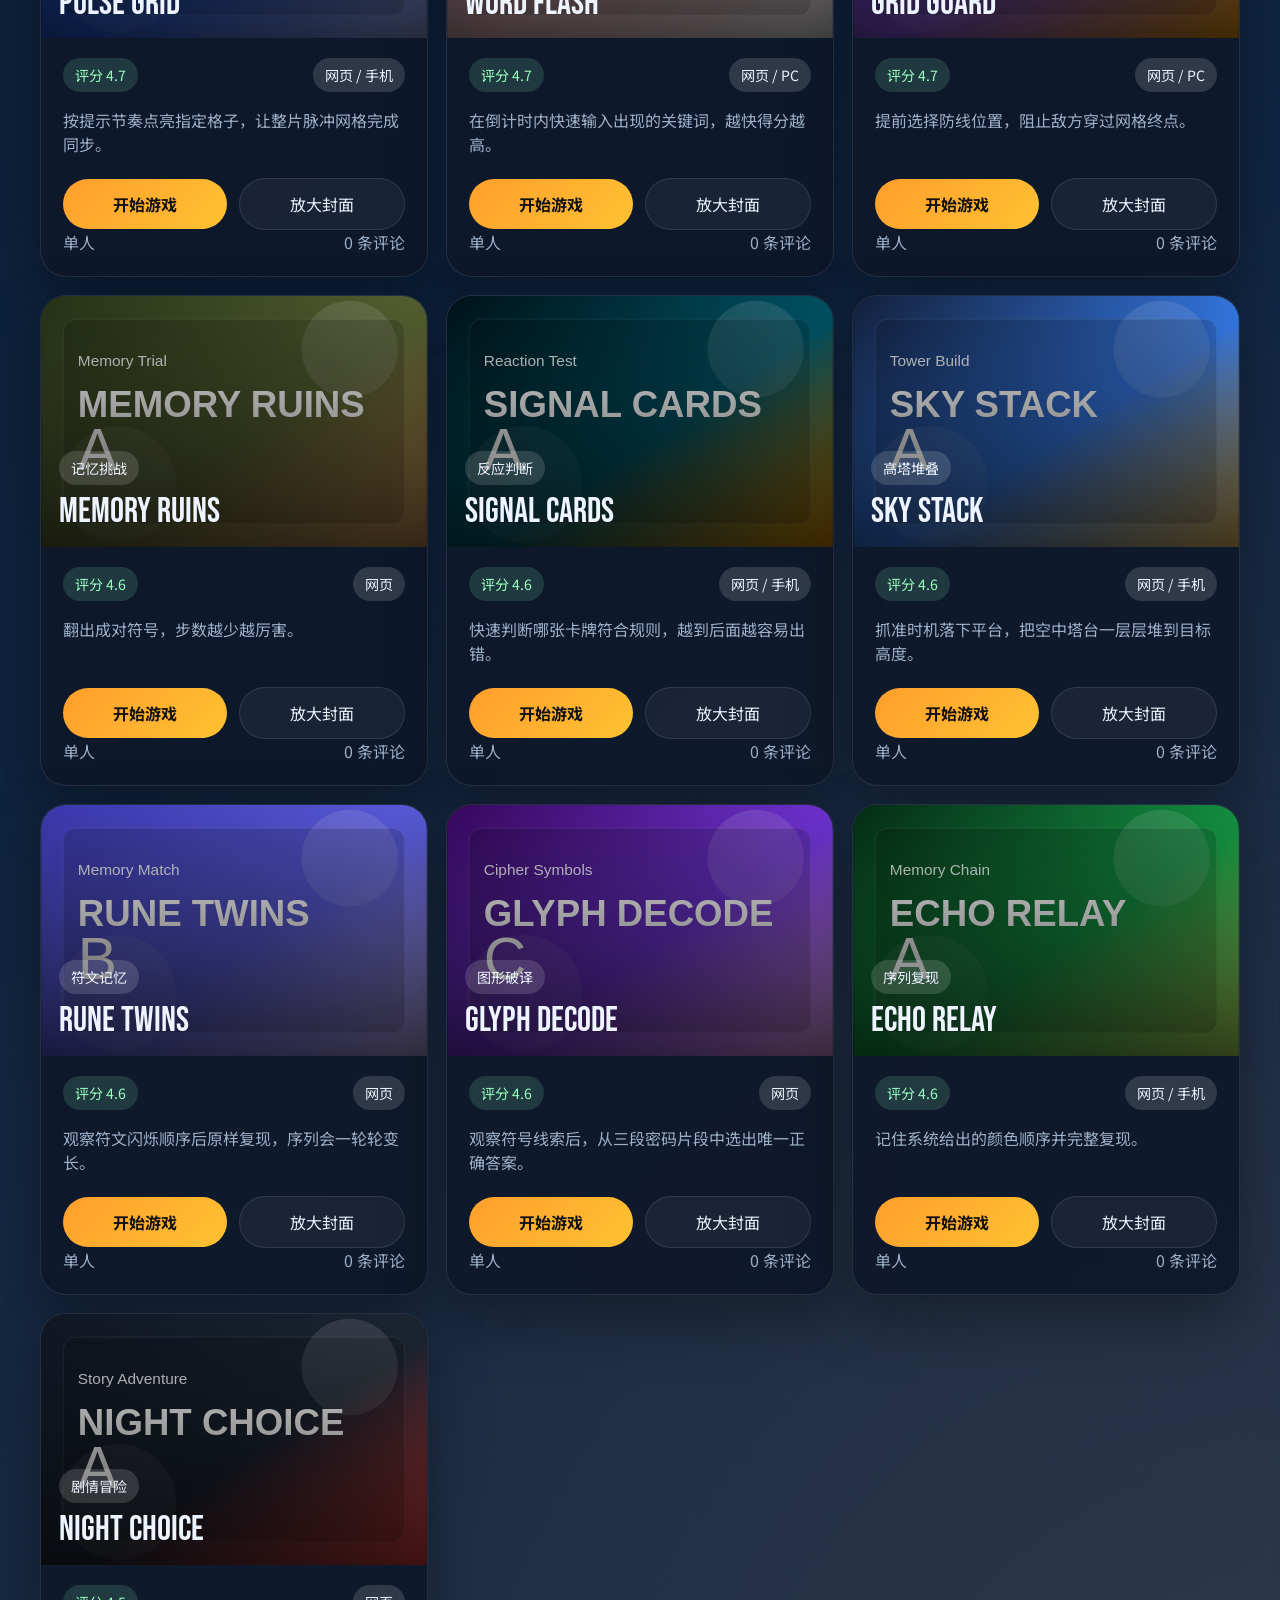
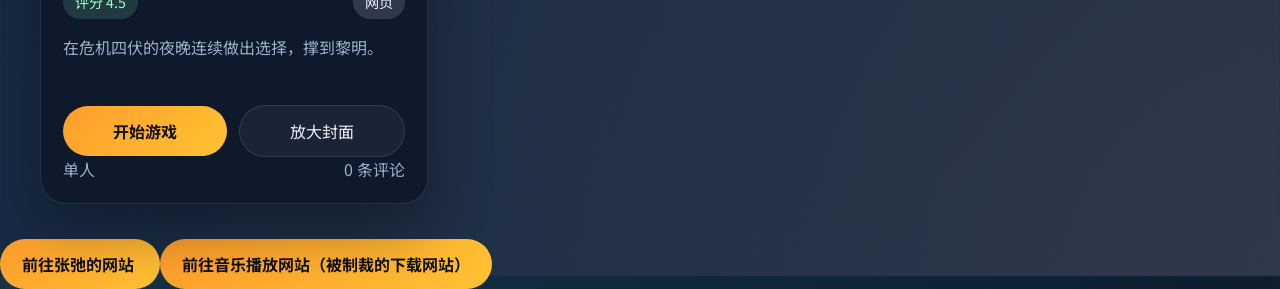
==== commit 02149771: "Add files via upload" ====
--- a/index.html
+++ b/index.html
@@ -61,10 +61,8 @@
           <strong>本次更新已加入 5 个全新玩法，并完善了视觉与随机体验。</strong>
           <ul class="announcement-list">
             <li>新增五款新玩法游戏（每周必整）。</li>
-            <li>FORGE KEEPER、SIGNAL CARDS bug修复。</li>
-            <li>主页设置入口登录（按钮位置切换）。</li>
-            <li>优化NEON MAZE在浅色模式看不清障碍物的bug。</li>
-            <li>程序圆杜方与在主页增加了彩蛋互动（提示：按一按t键）</li>
+            <li>主页设置入口有鸣谢名单。</li>
+            <li>优化NEON MAZE在可以WASD控制。</li>
           </ul>
         </div>
       </section>
@@ -151,7 +149,7 @@
     <div class="modal-backdrop" id="settings-close"></div>
     <div class="settings-dialog">
       <button class="modal-exit" id="settings-exit" type="button" aria-label="关闭">×</button>
-      <div class="settings-card">
+      <div class="settings-card" id="settings-main-panel">
         <p class="eyebrow">SITE SETTINGS</p>
         <h2>网站设置</h2>
         <label class="setting-row" for="theme-toggle">
@@ -162,7 +160,21 @@
           <input id="theme-toggle" type="checkbox" role="switch">
         </label>
         <div class="settings-actions">
-          <button class="button secondary full" id="login-trigger" type="button">账号登录</button>
+          <button class="button secondary full" id="settings-login-trigger" type="button">账号登录</button>
+          <button class="button ghost full" id="credits-trigger" type="button">鸣谢名单</button>
+        </div>
+      </div>
+      <div class="settings-card hidden" id="credits-panel">
+        <p class="eyebrow">CREDITS</p>
+        <h2>鸣谢名单</h2>
+        <p class="hero-text">感谢以下支持与灵感来源。</p>
+        <ul class="credits-list">
+          <li>张弛 — 外部站点与内容参考</li>
+          <li>杜方与 — 下载入口与网站联动</li>
+          <li>Claude — 交互调试与实现协作</li>
+        </ul>
+        <div class="settings-actions">
+          <button class="button secondary full" id="credits-back" type="button">返回设置</button>
         </div>
       </div>
     </div>
@@ -233,7 +245,7 @@
   前往张弛的网站
 </a>
 <a class="button primary" href="https://hilvert.github.io" target="_blank" rel="noopener noreferrer">
-  前往下载网站
+  前往音乐播放网站（被制裁的下载网站）
 </a>
 </body>
 </html>
--- a/styles.css
+++ b/styles.css
@@ -1166,6 +1166,123 @@
   margin-top: 16px;
 }
 
+.credits-list {
+  display: grid;
+  gap: 10px;
+  margin: 18px 0 0;
+  padding: 0;
+  list-style: none;
+}
+
+.credits-list li {
+  padding: 14px 16px;
+  border-radius: 16px;
+  background: var(--surface-soft);
+  border: 1px solid var(--surface-border);
+}
+
+.rhythm-track,
+.sequence-grid,
+.defense-board,
+.gravity-board {
+  display: grid;
+  gap: 12px;
+}
+
+.rhythm-track {
+  position: relative;
+  min-height: 88px;
+  overflow: hidden;
+  border-radius: 18px;
+  background: var(--surface-card);
+  border: 1px solid var(--surface-border);
+}
+
+.rhythm-zone {
+  position: absolute;
+  inset: 18px 38%;
+  border-radius: 999px;
+  background: rgba(86, 211, 255, 0.14);
+  border: 1px solid rgba(86, 211, 255, 0.3);
+}
+
+.rhythm-pointer {
+  position: absolute;
+  top: 50%;
+  left: 0;
+  transform: translate(-50%, -50%);
+  width: 26px;
+  height: 54px;
+  border-radius: 14px;
+  background: linear-gradient(135deg, var(--accent-strong), var(--accent));
+}
+
+.sequence-grid {
+  grid-template-columns: repeat(4, minmax(0, 1fr));
+}
+
+.gravity-board {
+  grid-template-columns: repeat(5, minmax(0, 1fr));
+}
+
+.sequence-button,
+.defense-lane,
+.gravity-cell {
+  border: 1px solid var(--border);
+  border-radius: 16px;
+  background: var(--surface-soft);
+  color: var(--text);
+}
+
+.sequence-button {
+  min-height: 72px;
+  font-size: 1.1rem;
+  font-weight: 700;
+}
+
+.defense-board {
+  grid-template-columns: repeat(3, minmax(0, 1fr));
+}
+
+.defense-lane {
+  display: grid;
+  gap: 8px;
+  min-height: 118px;
+  padding: 16px;
+  text-align: center;
+}
+
+.defense-lane.active {
+  background: rgba(86, 211, 255, 0.18);
+  border-color: rgba(86, 211, 255, 0.38);
+}
+
+.gravity-board {
+  grid-template-columns: repeat(5, minmax(0, 1fr));
+}
+
+.gravity-cell {
+  aspect-ratio: 1;
+}
+
+.gravity-cell.wall {
+  background: var(--surface-strong);
+  border-color: var(--border);
+}
+
+.gravity-cell.goal {
+  background: rgba(151, 255, 190, 0.2);
+}
+
+.gravity-cell.player {
+  background: linear-gradient(135deg, var(--accent), var(--accent-secondary));
+}
+
+body[data-theme="light"] .gravity-cell.wall {
+  background: rgba(22, 49, 79, 0.24);
+  border-color: rgba(22, 49, 79, 0.22);
+}
+
 .relay-grid,
 .decode-grid,
 .rescue-grid,
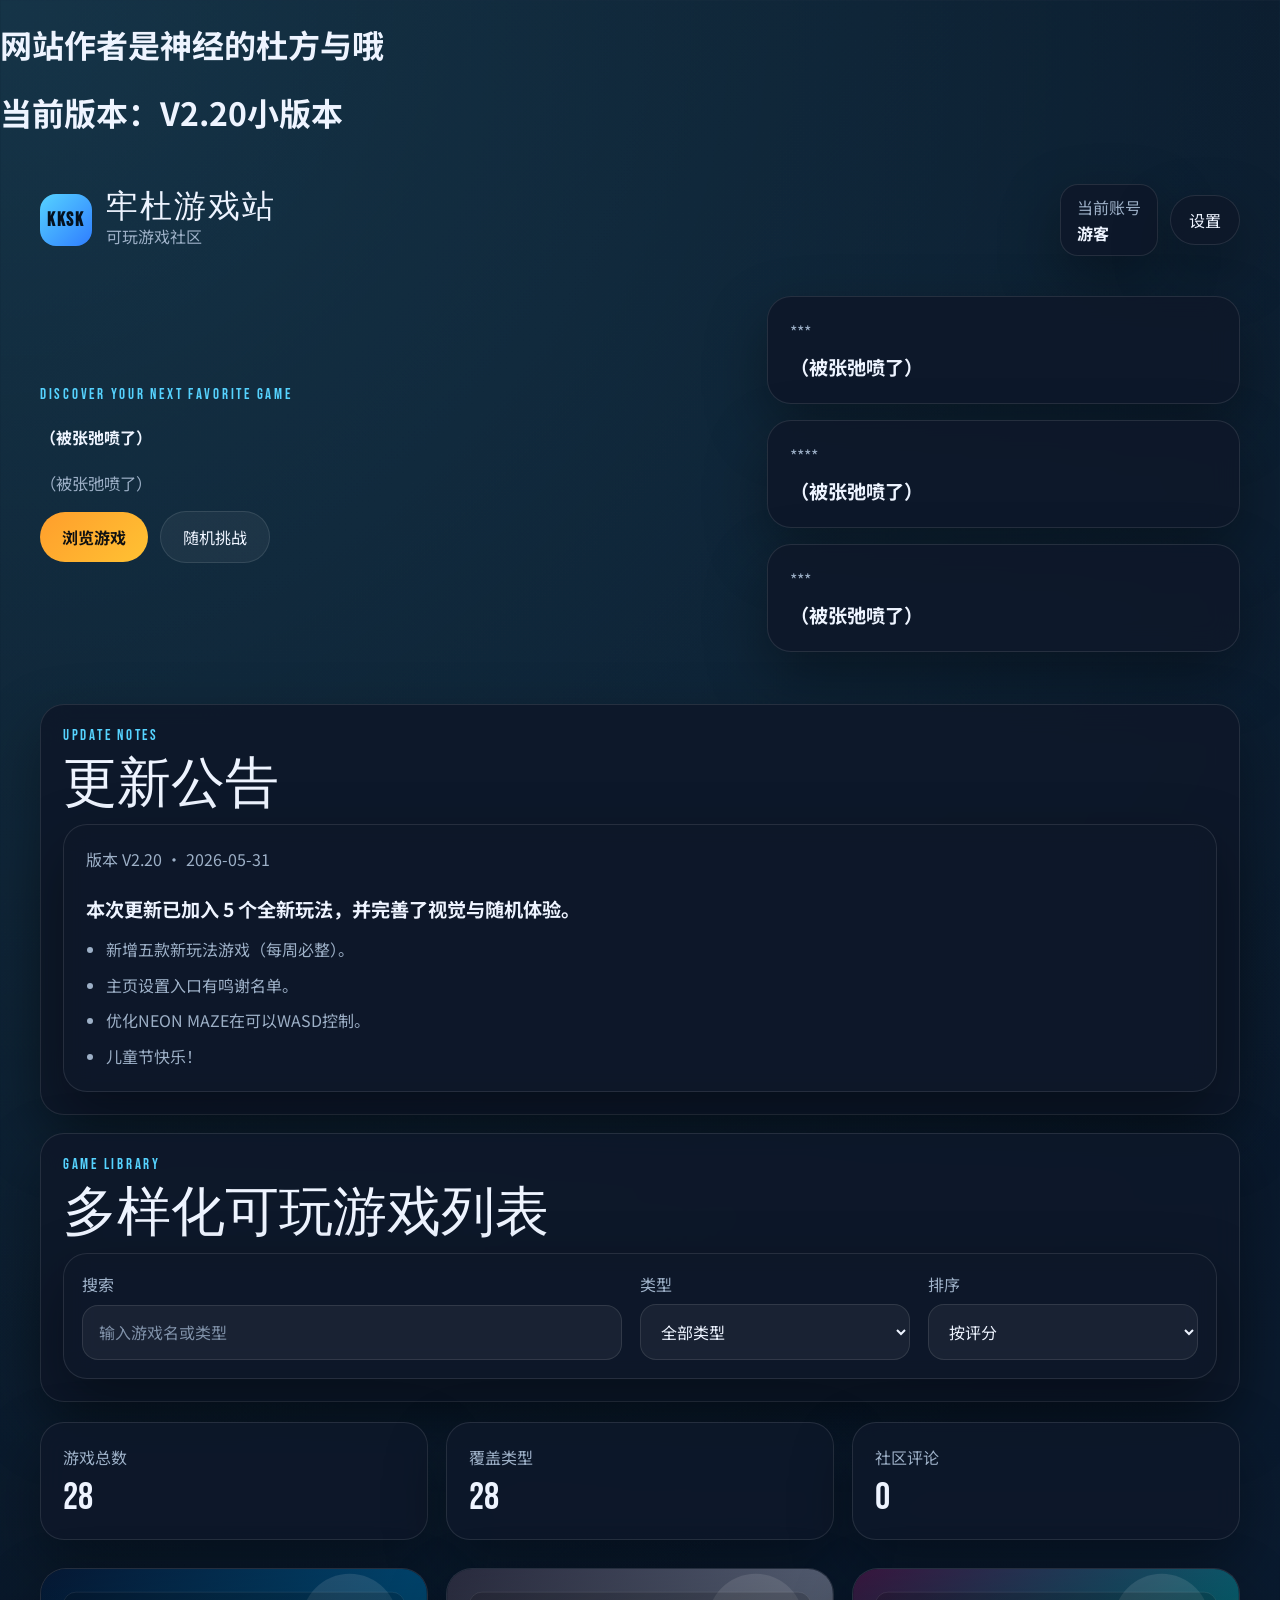
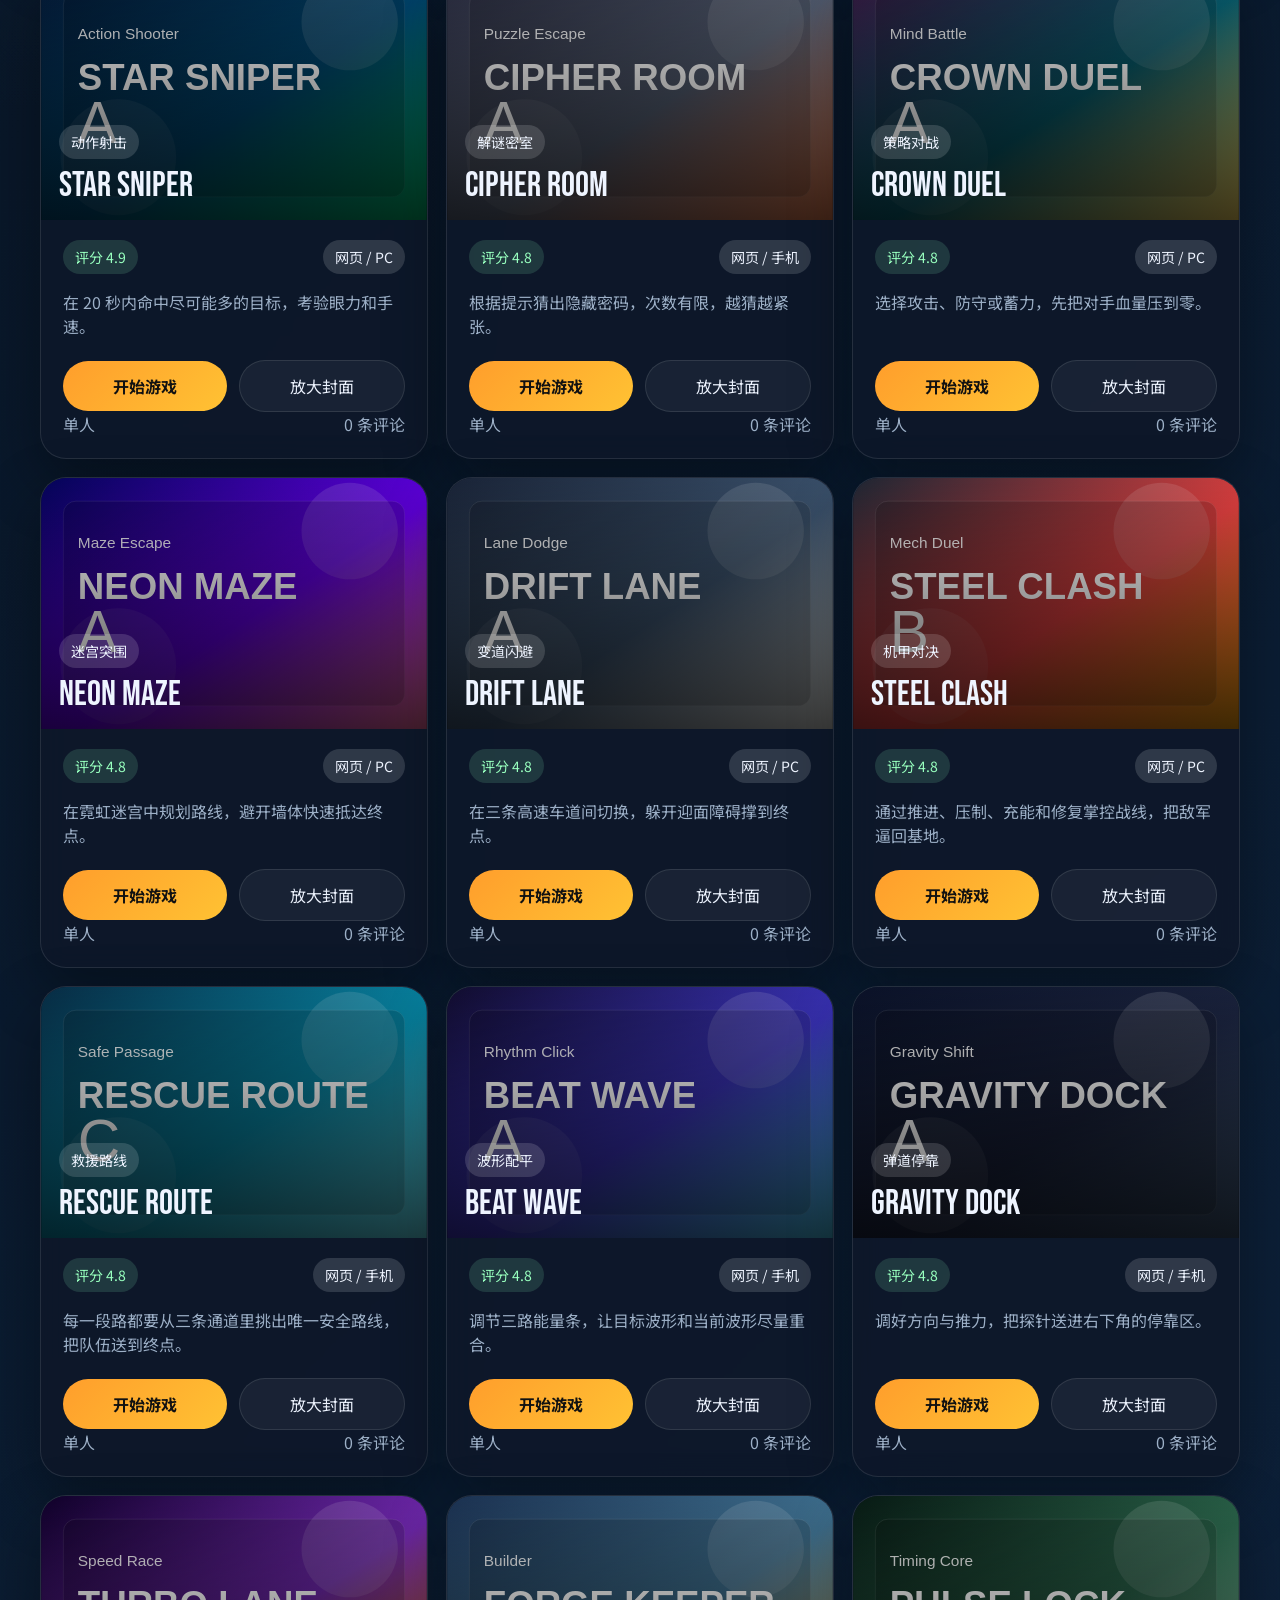
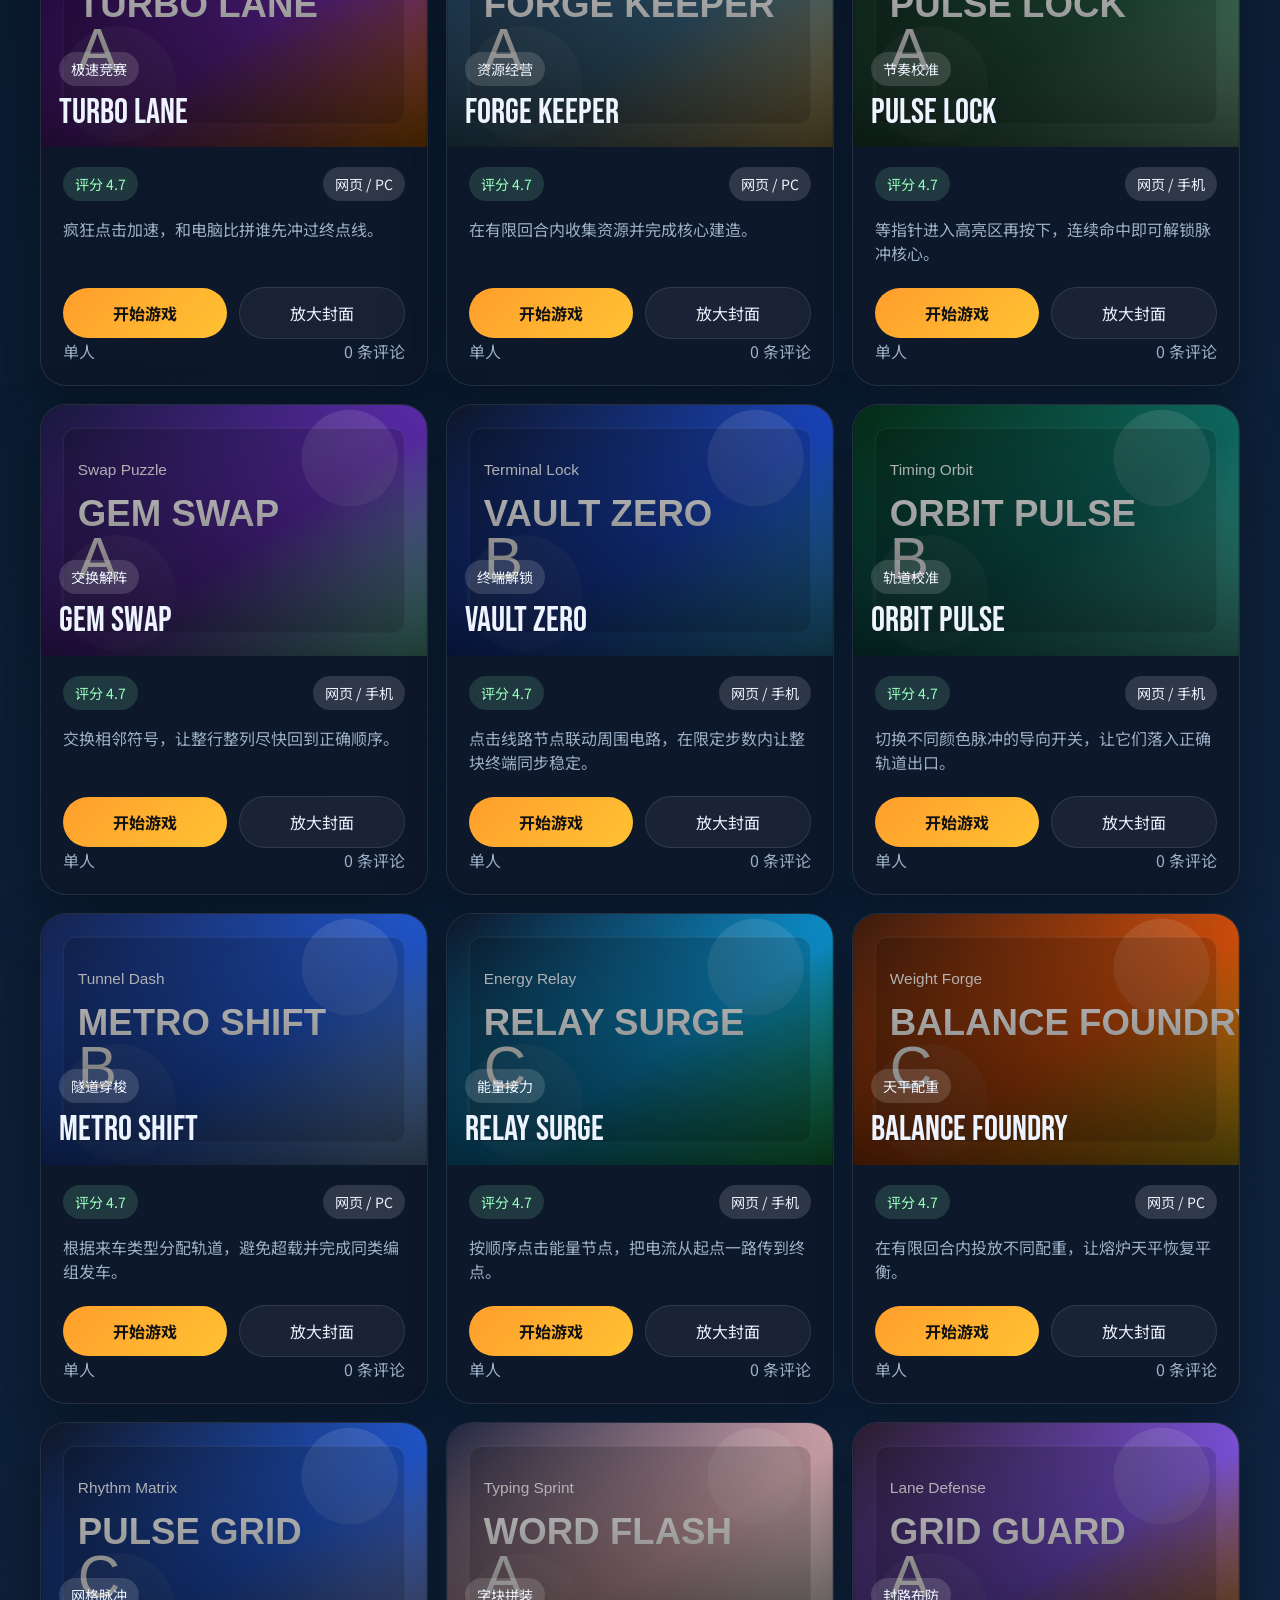
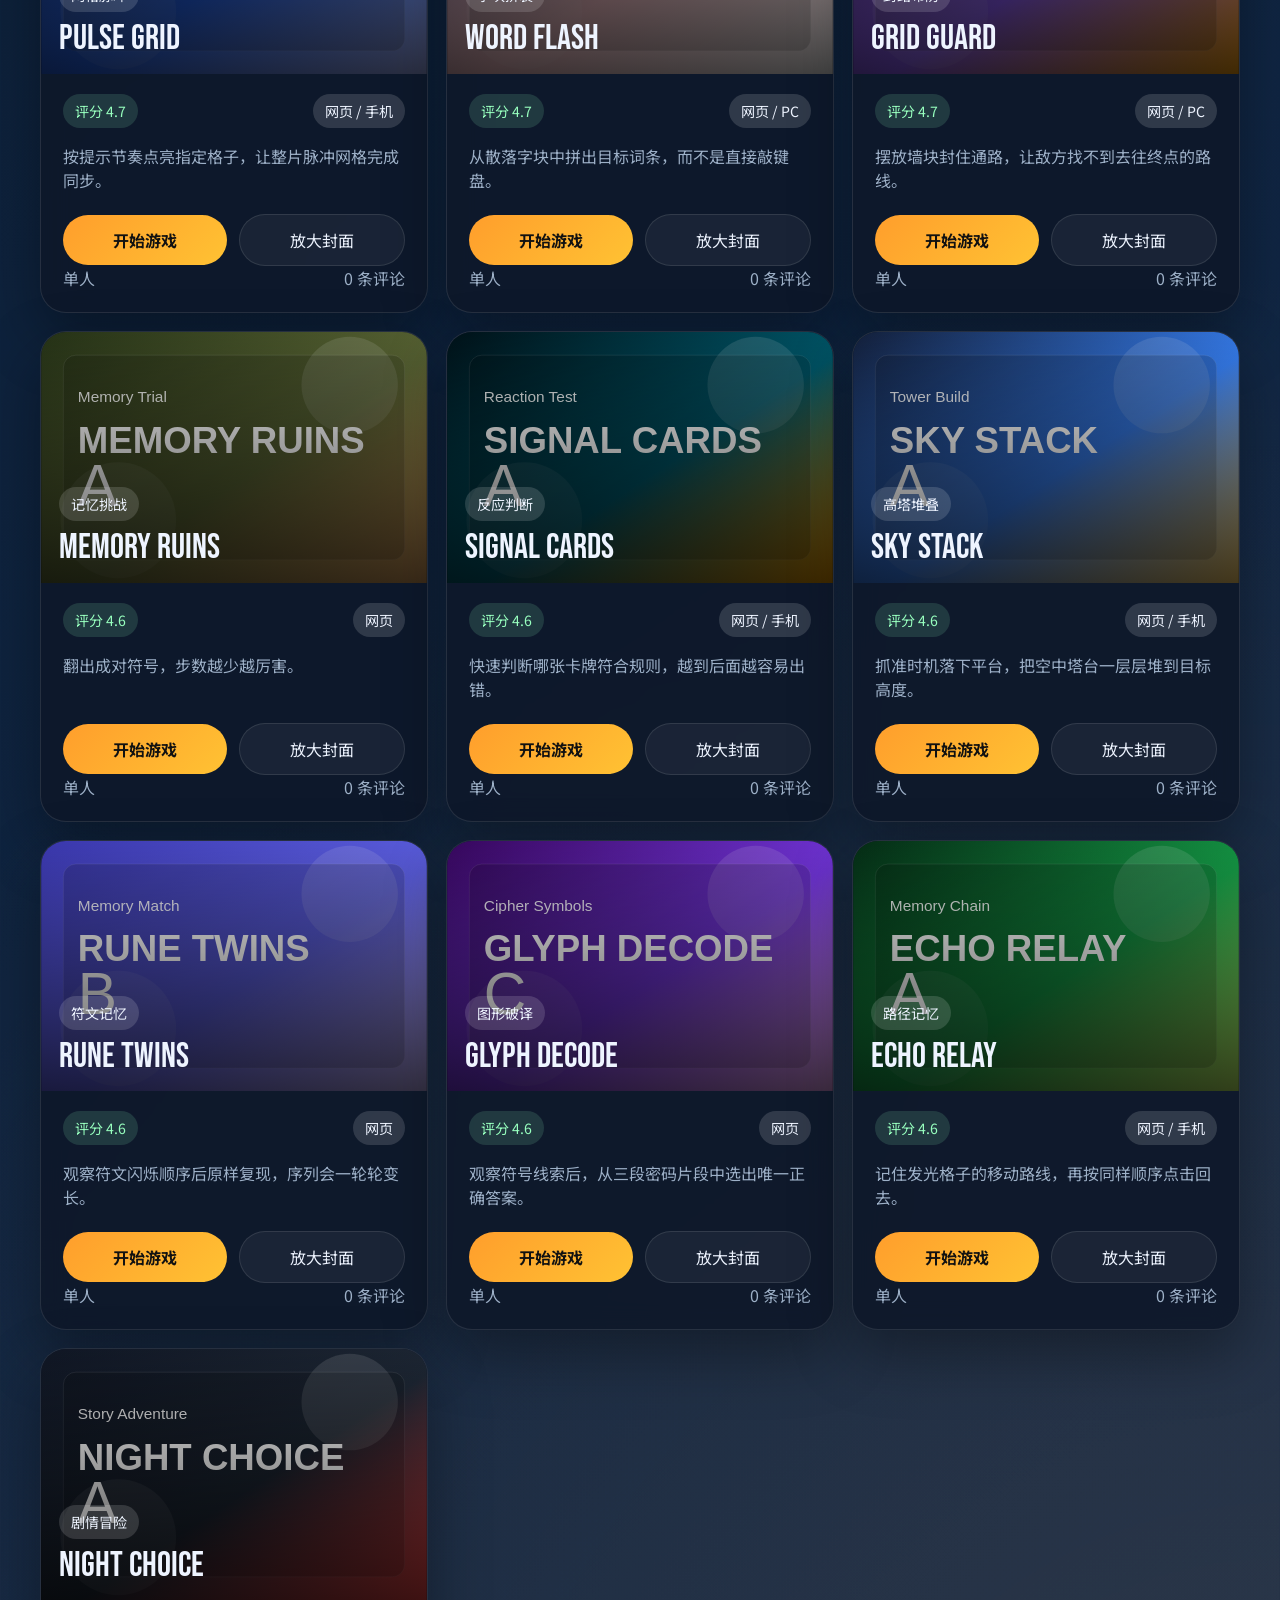
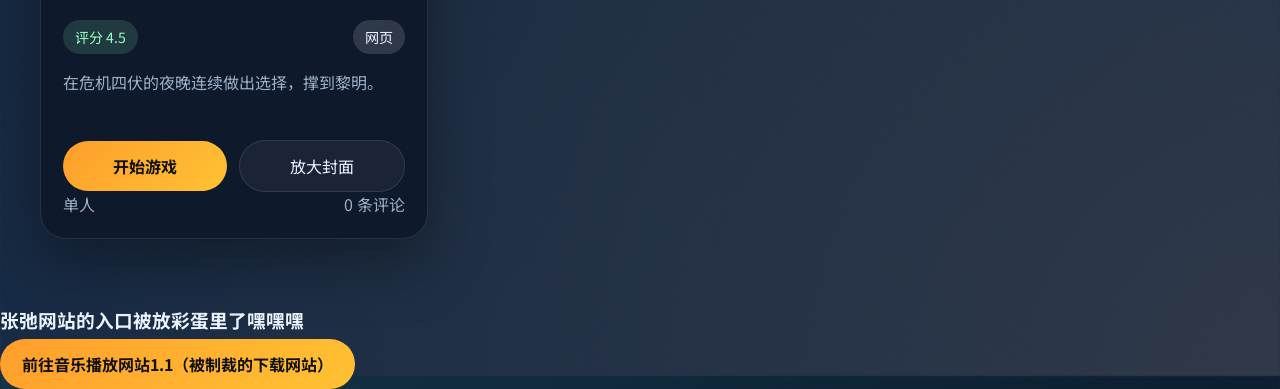
==== commit fcaeae1d: "Add files via upload" ====
--- a/index.html
+++ b/index.html
@@ -12,7 +12,7 @@
 </head>
 <body>
   <h1>网站作者是神经的杜方与哦</h1>
-  <h1>当前版本：V2.10小版本</h1>
+  <h1>当前版本：V2.20小版本</h1>
   <div class="page-shell">
     <header class="hero">
       <nav class="topbar">
@@ -35,17 +35,17 @@
       <section class="hero-content">
         <div class="hero-copy">
           <p class="eyebrow">DISCOVER YOUR NEXT FAVORITE GAME</p>
-          <h4>带放大查看、评论、登录和可玩模式的游戏网站</h4>
-          <p class="hero-text">浏览不同题材的游戏，放大查看封面，登录发表评论，并直接开始玩站内小游戏。</p>
+          <h4>（被张弛喷了）</h4>
+          <p class="hero-text">（被张弛喷了）</p>
           <div class="hero-actions">
             <a class="button primary" href="#games">浏览游戏</a>
             <button class="button secondary" id="random-pick" type="button">随机挑战</button>
           </div>
         </div>
         <div class="hero-panel">
-          <div class="panel-card glow"><span>新内容</span><strong>已替换重复感较强的游戏</strong></div>
-          <div class="panel-card"><span>图片功能</span><strong>支持封面放大查看</strong></div>
-          <div class="panel-card accent"><span>体验</span><strong>每款游戏都能进入可玩模式</strong></div>
+          <div class="panel-card glow"><span>***</span><strong>（被张弛喷了）</strong></div>
+          <div class="panel-card"><span>****</span><strong>（被张弛喷了）</strong></div>
+          <div class="panel-card accent"><span>***</span><strong>（被张弛喷了）</strong></div>
         </div>
       </section>
     </header>
@@ -57,12 +57,13 @@
           <h2>更新公告</h2>
         </div>
         <div class="panel-card announcement-card">
-          <span>版本 V2.10 · 2026-05-24</span>
+          <span>版本 V2.20 · 2026-05-31</span>
           <strong>本次更新已加入 5 个全新玩法，并完善了视觉与随机体验。</strong>
           <ul class="announcement-list">
             <li>新增五款新玩法游戏（每周必整）。</li>
             <li>主页设置入口有鸣谢名单。</li>
             <li>优化NEON MAZE在可以WASD控制。</li>
+            <li>儿童节快乐！</li>
           </ul>
         </div>
       </section>
@@ -241,11 +242,9 @@
   </template>
 
   <script src="script.js"></script>
-  <a class="button primary" href="https://omg-by-clark.github.io" target="_blank" rel="noopener noreferrer">
-  前往张弛的网站
-</a>
+  <h3>张弛网站的入口被放彩蛋里了嘿嘿嘿</h3>
 <a class="button primary" href="https://hilvert.github.io" target="_blank" rel="noopener noreferrer">
-  前往音乐播放网站（被制裁的下载网站）
+  前往音乐播放网站1.1（被制裁的下载网站）
 </a>
 </body>
 </html>
--- a/styles.css
+++ b/styles.css
@@ -1181,6 +1181,223 @@
   border: 1px solid var(--surface-border);
 }
 
+.button.secondary.active {
+  background: linear-gradient(135deg, var(--accent-strong), var(--accent));
+  color: var(--brand-ink);
+  border-color: transparent;
+}
+
+.mixer-board,
+.forge-board,
+.echo-board,
+.guard-board,
+.dock-controls {
+  display: grid;
+  gap: 12px;
+}
+
+.mixer-board {
+  grid-template-columns: repeat(3, minmax(0, 1fr));
+}
+
+.mixer-card {
+  display: grid;
+  gap: 12px;
+  padding: 16px;
+  border-radius: 18px;
+  background: var(--surface-card);
+  border: 1px solid var(--surface-border);
+}
+
+.mixer-card-head {
+  display: flex;
+  justify-content: space-between;
+  gap: 10px;
+  align-items: center;
+}
+
+.mixer-meter {
+  position: relative;
+  min-height: 160px;
+  overflow: hidden;
+  border-radius: 18px;
+  background: linear-gradient(180deg, rgba(255, 255, 255, 0.04), transparent);
+  border: 1px solid var(--surface-border);
+}
+
+.mixer-current {
+  position: absolute;
+  left: 18%;
+  right: 18%;
+  bottom: 0;
+  border-radius: 14px 14px 8px 8px;
+  background: linear-gradient(180deg, var(--accent), var(--accent-secondary));
+}
+
+.mixer-target {
+  position: absolute;
+  left: 10%;
+  right: 10%;
+  height: 2px;
+  background: rgba(255, 255, 255, 0.82);
+  box-shadow: 0 0 0 2px rgba(86, 211, 255, 0.18);
+}
+
+.mixer-controls {
+  display: flex;
+  flex-wrap: wrap;
+  gap: 8px;
+}
+
+.forge-board {
+  grid-template-columns: 1.1fr 1fr;
+  padding: 14px;
+  border-radius: 18px;
+  background: var(--surface-card);
+  border: 1px solid var(--surface-border);
+}
+
+.forge-slots,
+.forge-bank {
+  display: grid;
+  gap: 10px;
+}
+
+.forge-slots {
+  grid-template-columns: repeat(5, minmax(0, 1fr));
+}
+
+.forge-slot {
+  min-height: 72px;
+  border-radius: 16px;
+  display: grid;
+  place-items: center;
+  background: var(--surface-soft);
+  border: 1px solid var(--surface-border);
+  font-size: 1.1rem;
+  font-weight: 700;
+}
+
+.forge-slot.filled {
+  background: rgba(86, 211, 255, 0.16);
+}
+
+.forge-bank {
+  grid-template-columns: repeat(4, minmax(0, 1fr));
+}
+
+.forge-tile {
+  min-height: 72px;
+  border-radius: 16px;
+  border: 1px solid var(--border);
+  background: var(--surface-soft);
+  color: var(--text);
+  font-size: 1.15rem;
+  font-weight: 700;
+}
+
+.forge-tile.used {
+  opacity: 0.45;
+}
+
+.echo-board {
+  display: grid;
+  grid-template-columns: repeat(4, minmax(0, 1fr));
+  gap: 10px;
+}
+
+.echo-cell {
+  min-height: 72px;
+  border: 1px solid var(--border);
+  border-radius: 16px;
+  background: var(--surface-soft);
+  color: var(--text);
+  font-size: 0.95rem;
+  font-weight: 700;
+}
+
+.echo-cell.active {
+  background: linear-gradient(135deg, var(--accent-strong), var(--accent));
+  color: var(--brand-ink);
+}
+
+.echo-cell.selected {
+  outline: 2px solid var(--accent-secondary);
+}
+
+.guard-board {
+  grid-template-columns: repeat(5, minmax(0, 1fr));
+}
+
+.guard-cell {
+  min-height: 64px;
+  border: 1px solid var(--border);
+  border-radius: 16px;
+  background: var(--surface-soft);
+  color: var(--text);
+  font-weight: 700;
+}
+
+.guard-cell.fixed {
+  background: var(--surface-strong);
+}
+
+.guard-cell.placed {
+  background: rgba(86, 211, 255, 0.18);
+}
+
+.guard-cell.start,
+.guard-cell.goal {
+  box-shadow: inset 0 0 0 2px rgba(255, 255, 255, 0.16);
+}
+
+.dock-controls {
+  grid-template-columns: repeat(2, minmax(0, 1fr));
+}
+
+.dock-board {
+  position: relative;
+  display: grid;
+  grid-template-columns: repeat(5, minmax(0, 1fr));
+  gap: 10px;
+  padding: 14px;
+  min-height: 340px;
+  border-radius: 18px;
+  background: var(--surface-card);
+  border: 1px solid var(--surface-border);
+}
+
+.dock-cell {
+  min-height: 56px;
+  border-radius: 14px;
+  background: var(--surface-soft);
+  border: 1px solid var(--border);
+}
+
+.dock-cell.wall {
+  background: var(--surface-strong);
+}
+
+.dock-cell.goal {
+  background: rgba(151, 255, 190, 0.18);
+}
+
+.dock-cell.start {
+  background: rgba(86, 211, 255, 0.14);
+}
+
+.dock-probe {
+  position: absolute;
+  width: 26px;
+  height: 26px;
+  border-radius: 50%;
+  background: linear-gradient(135deg, var(--accent-strong), var(--accent));
+  border: 2px solid rgba(255, 255, 255, 0.82);
+  transform: translate(-50%, -50%);
+  pointer-events: none;
+  box-shadow: 0 0 18px rgba(86, 211, 255, 0.35);
+}
+
 .rhythm-track,
 .sequence-grid,
 .defense-board,
@@ -1188,6 +1405,7 @@
   display: grid;
   gap: 12px;
 }
+
 
 .rhythm-track {
   position: relative;
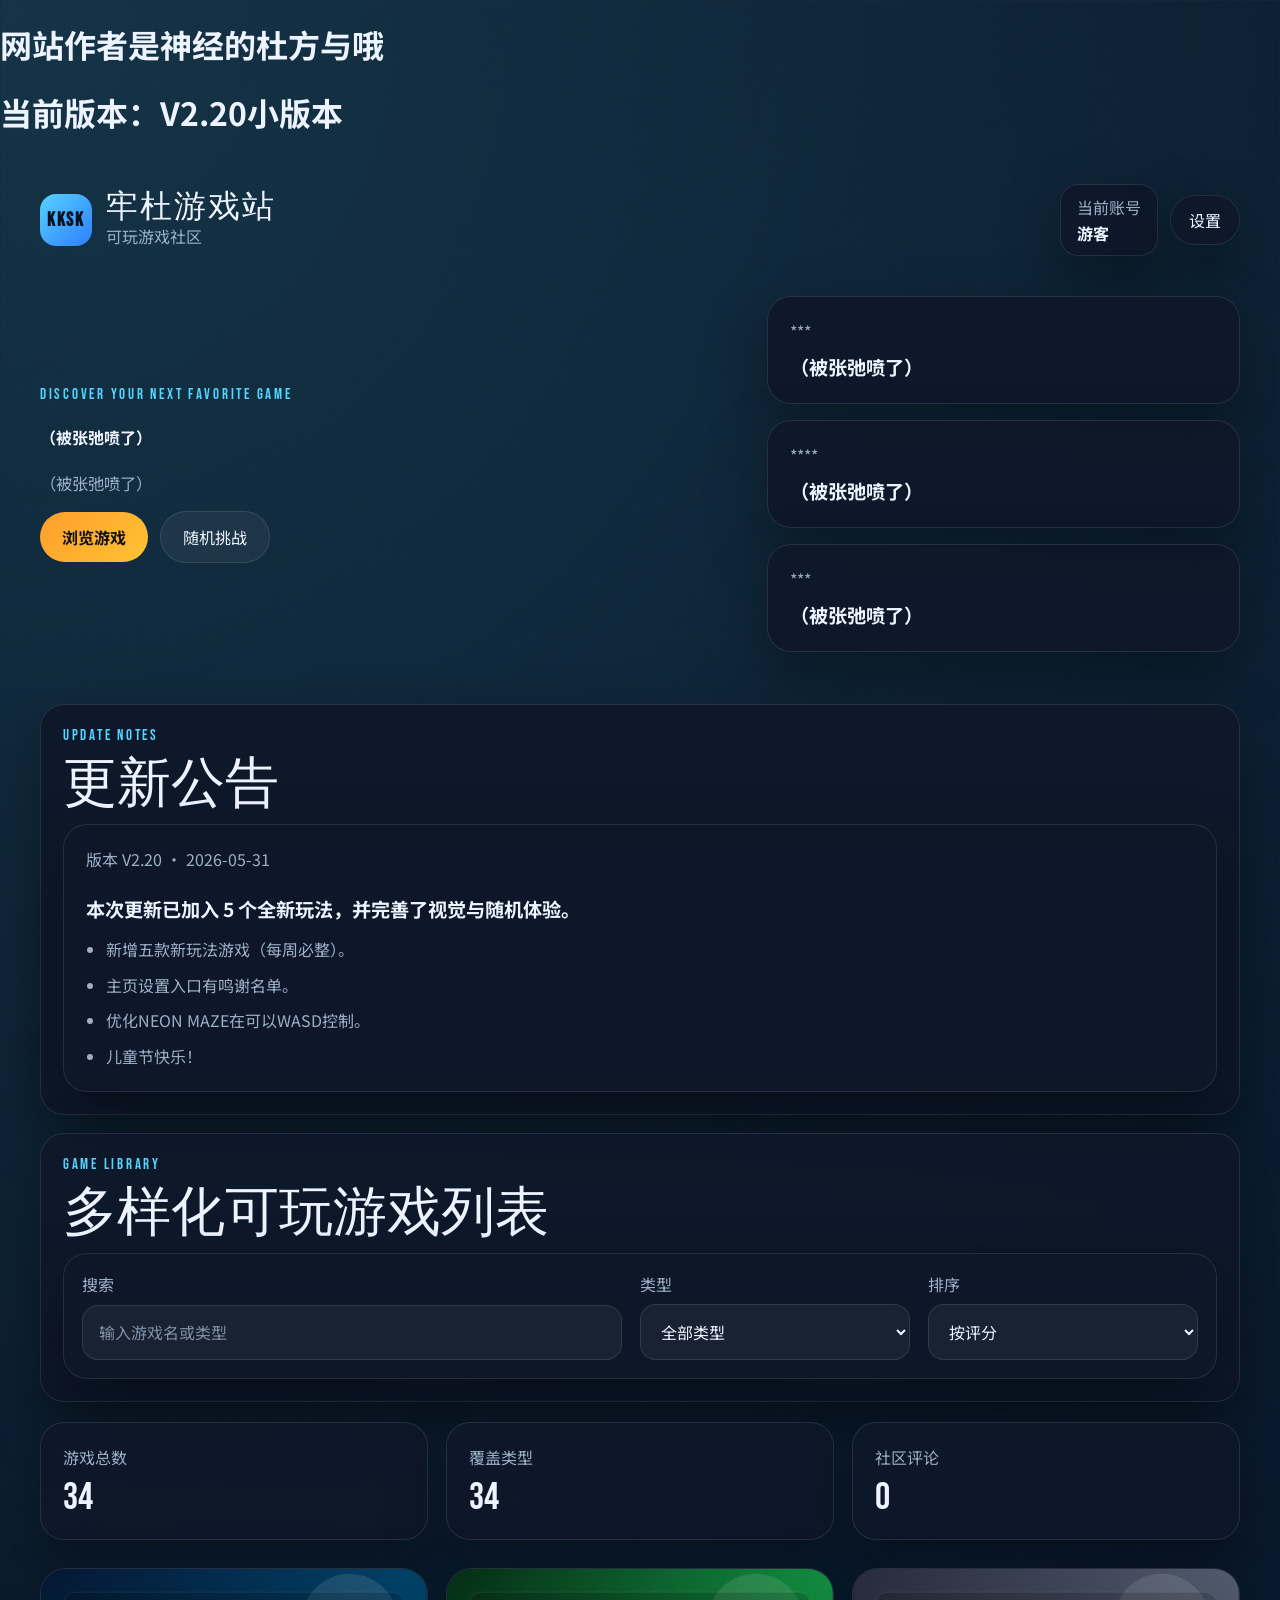
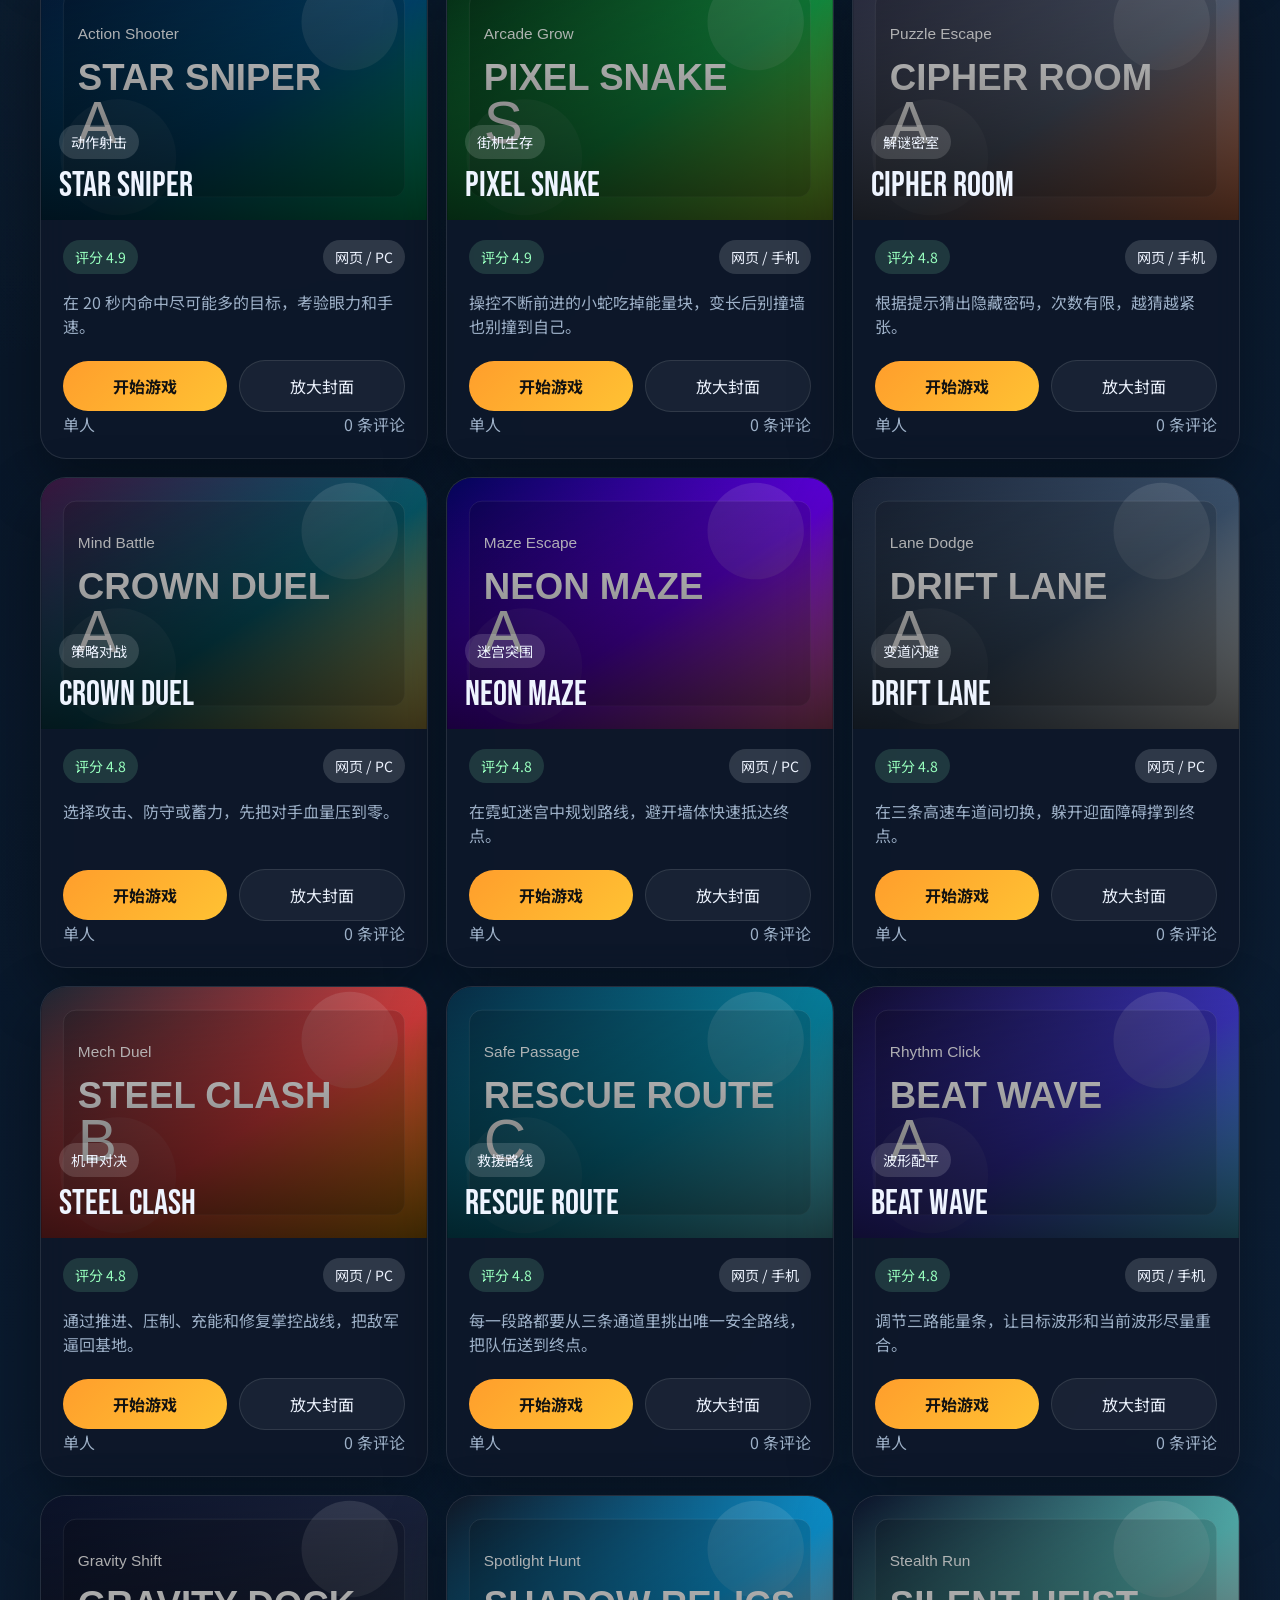
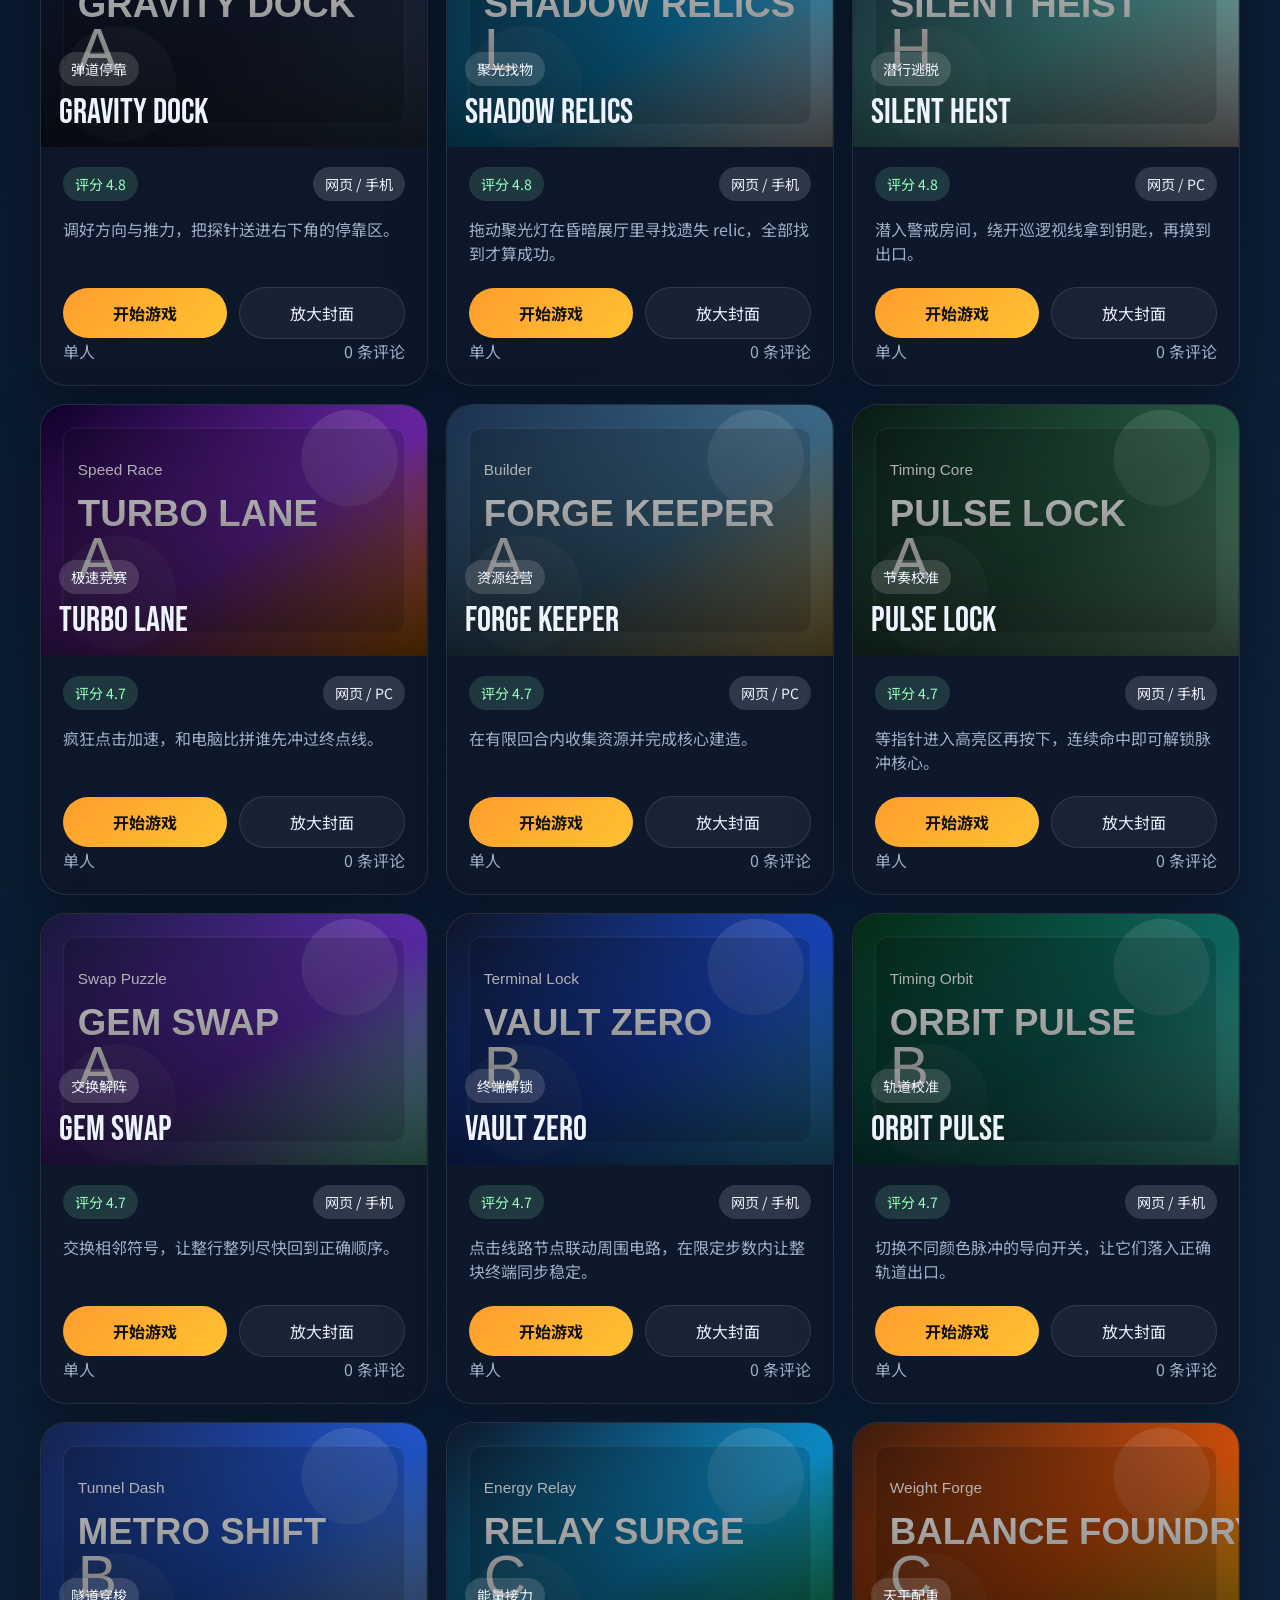
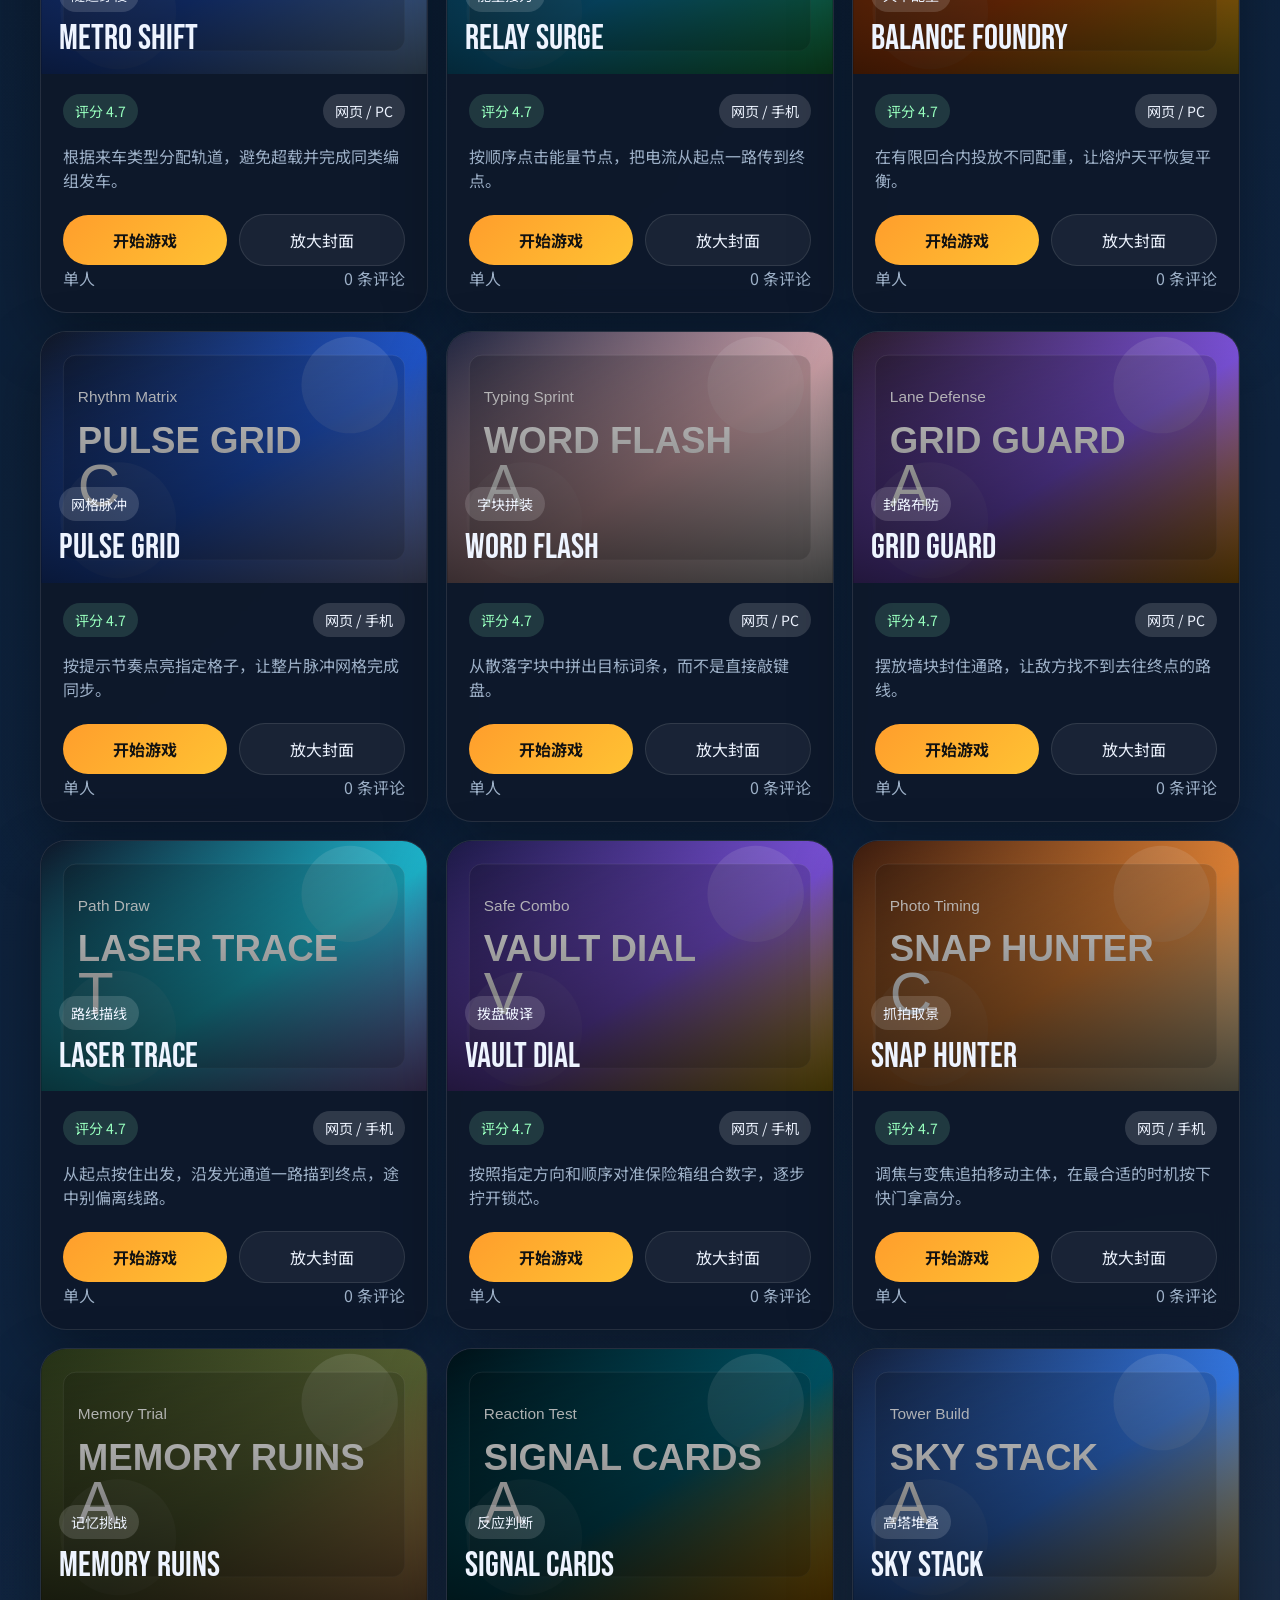
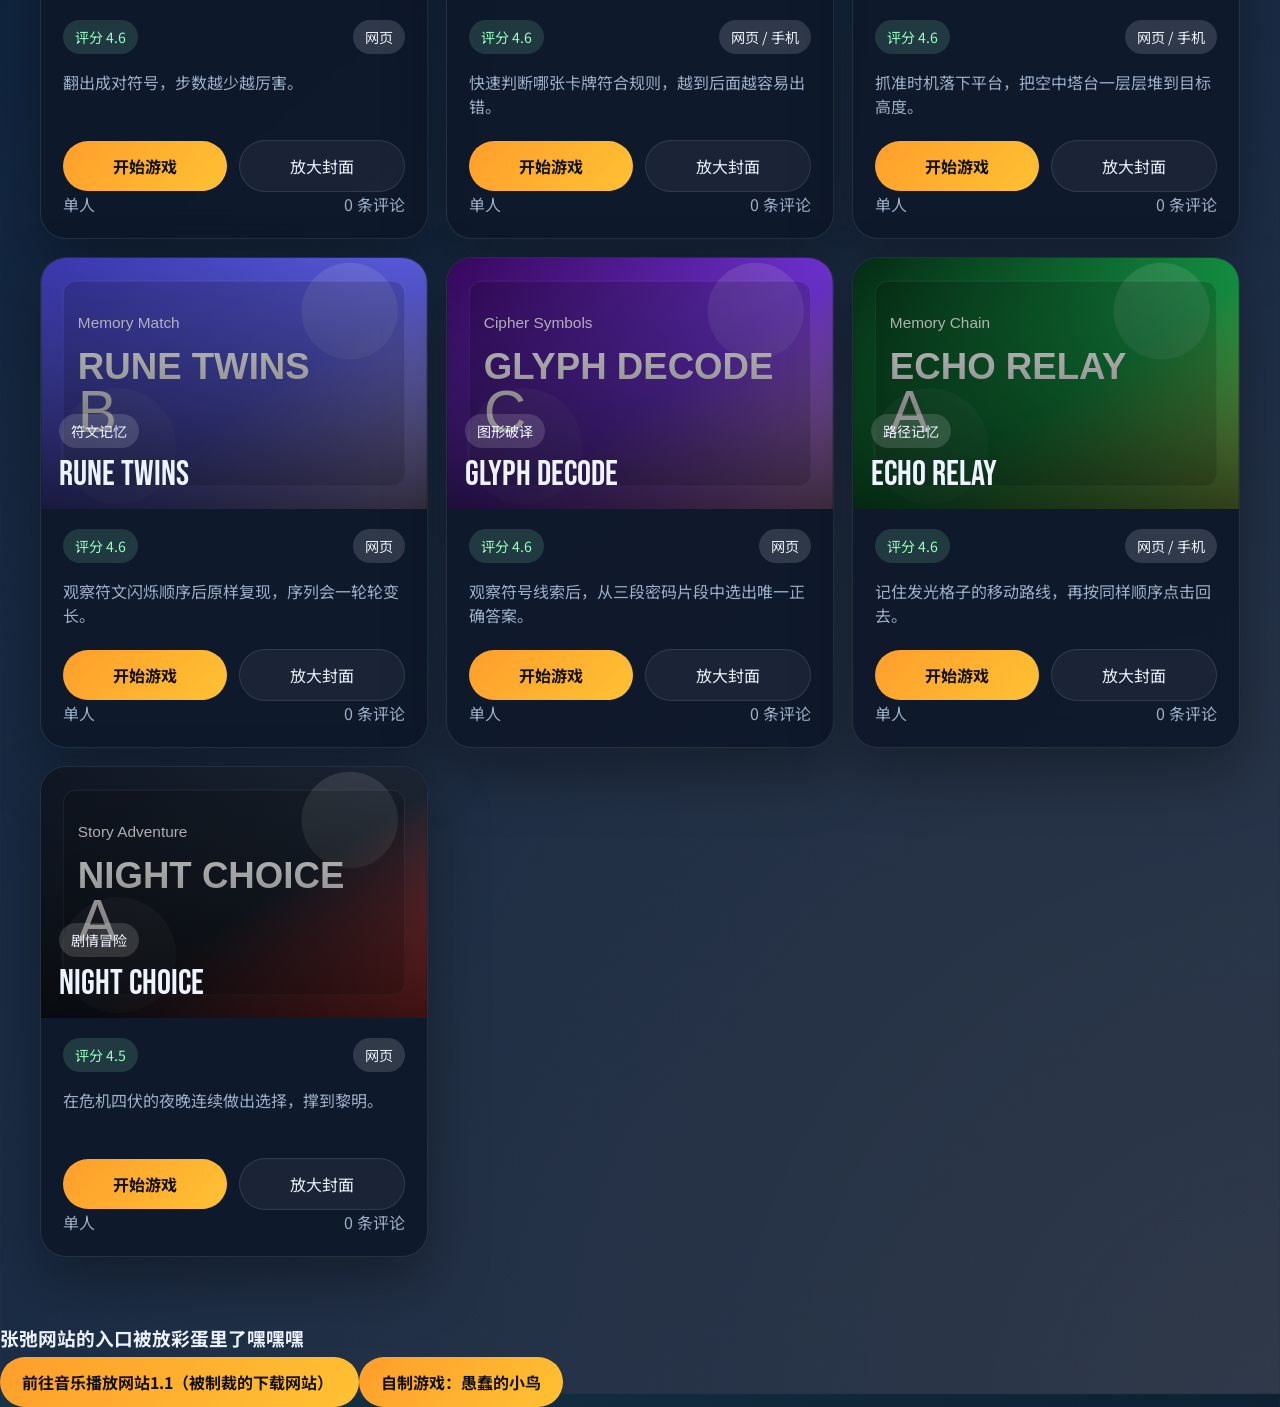
==== commit 31a6ccb1: "Add files via upload" ====
--- a/index.html
+++ b/index.html
@@ -170,8 +170,8 @@
         <h2>鸣谢名单</h2>
         <p class="hero-text">感谢以下支持与灵感来源。</p>
         <ul class="credits-list">
-          <li>张弛 — 外部站点与内容参考</li>
-          <li>杜方与 — 下载入口与网站联动</li>
+          <li>张弛 — 外部站点与内容吐槽</li>
+          <li>杜方与 — ？还用说吗？</li>
           <li>Claude — 交互调试与实现协作</li>
         </ul>
         <div class="settings-actions">
@@ -246,5 +246,8 @@
 <a class="button primary" href="https://hilvert.github.io" target="_blank" rel="noopener noreferrer">
   前往音乐播放网站1.1（被制裁的下载网站）
 </a>
+<a class="button primary" href="stupid bird.html" target="_blank" rel="noopener noreferrer">
+  自制游戏：愚蠢的小鸟
+</a>
 </body>
 </html>
--- a/styles.css
+++ b/styles.css
@@ -1398,6 +1398,243 @@
   box-shadow: 0 0 18px rgba(86, 211, 255, 0.35);
 }
 
+.snake-board,
+.spotlight-board,
+.tracer-board,
+.safe-board {
+  display: grid;
+  gap: 10px;
+}
+
+.snake-board {
+  grid-template-columns: repeat(12, minmax(0, 1fr));
+}
+
+.snake-cell {
+  border: 1px solid var(--border);
+  border-radius: 14px;
+  background: var(--surface-soft);
+  color: var(--text);
+  aspect-ratio: 1;
+}
+
+.snake-cell.head {
+  background: linear-gradient(135deg, #84cc16, #22c55e);
+}
+
+.snake-cell.body {
+  background: rgba(34, 197, 94, 0.28);
+}
+
+.snake-cell.food {
+  box-shadow: inset 0 0 0 3px rgba(250, 204, 21, 0.72);
+}
+
+.spotlight-board,
+.tracer-board,
+.stealth-board,
+.photo-board {
+  position: relative;
+  min-height: 320px;
+  overflow: hidden;
+  border-radius: 20px;
+  border: 1px solid var(--surface-border);
+  background: var(--surface-card);
+}
+
+.spotlight-board {
+  --spotlight-x: 50%;
+  --spotlight-y: 50%;
+  background: linear-gradient(180deg, #111827, #1f2937);
+}
+
+.spotlight-scene {
+  position: relative;
+  min-height: 320px;
+}
+
+.spotlight-relic {
+  position: absolute;
+  width: 28px;
+  height: 28px;
+  transform: translate(-50%, -50%);
+  border-radius: 50%;
+  border: 1px solid rgba(255, 255, 255, 0.4);
+  background: rgba(248, 250, 252, 0.15);
+  color: #f8fafc;
+  z-index: 1;
+}
+
+.spotlight-relic.found {
+  background: linear-gradient(135deg, #22c55e, #a3e635);
+  color: #0f172a;
+}
+
+.spotlight-overlay {
+  position: absolute;
+  inset: 0;
+  pointer-events: none;
+  background: radial-gradient(circle 90px at var(--spotlight-x) var(--spotlight-y), rgba(255,255,255,0.05), rgba(17,24,39,0.08) 34%, rgba(17,24,39,0.9) 62%);
+}
+
+.tracer-board {
+  background: linear-gradient(180deg, #0f172a, #111827);
+}
+
+.tracer-canvas {
+  position: relative;
+  min-height: 320px;
+}
+
+.tracer-path,
+.tracer-checkpoint {
+  position: absolute;
+}
+
+.tracer-path {
+  height: 10px;
+  border-radius: 999px;
+  transform-origin: left center;
+  background: linear-gradient(90deg, #22d3ee, #a78bfa);
+  box-shadow: 0 0 16px rgba(34, 211, 238, 0.3);
+}
+
+.tracer-checkpoint {
+  width: 26px;
+  height: 26px;
+  border-radius: 50%;
+  transform: translate(-50%, -50%);
+  background: rgba(248, 250, 252, 0.18);
+  border: 2px solid rgba(248, 250, 252, 0.6);
+}
+
+.tracer-checkpoint.hit {
+  background: linear-gradient(135deg, #22c55e, #86efac);
+}
+
+.tracer-checkpoint.start,
+.tracer-checkpoint.goal {
+  width: 34px;
+  height: 34px;
+}
+
+.stealth-board {
+  background: linear-gradient(180deg, #0b132b, #1c2541);
+}
+
+.stealth-wall,
+.stealth-player,
+.stealth-guard,
+.stealth-cone,
+.stealth-key,
+.stealth-exit {
+  position: absolute;
+  transform: translate(-50%, -50%);
+}
+
+.stealth-wall {
+  transform: none;
+  border-radius: 14px;
+  background: rgba(148, 163, 184, 0.18);
+  border: 1px solid rgba(148, 163, 184, 0.28);
+}
+
+.stealth-player,
+.stealth-guard,
+.stealth-key,
+.stealth-exit {
+  width: 22px;
+  height: 22px;
+  border-radius: 50%;
+}
+
+.stealth-player { background: #f8fafc; }
+.stealth-guard { background: #f87171; }
+.stealth-key { background: #facc15; }
+.stealth-exit { background: #22c55e; }
+
+.stealth-cone {
+  width: 110px;
+  height: 70px;
+  clip-path: polygon(0 50%, 100% 0, 100% 100%);
+  transform-origin: left center;
+  background: rgba(248, 113, 113, 0.18);
+}
+
+.safe-board {
+  place-items: center;
+  min-height: 280px;
+}
+
+.safe-dial {
+  position: relative;
+  width: 240px;
+  height: 240px;
+  border-radius: 50%;
+  display: grid;
+  place-items: center;
+  background: radial-gradient(circle at 50% 50%, rgba(255,255,255,0.08), rgba(15,23,42,0.95));
+  border: 12px solid rgba(148, 163, 184, 0.35);
+  box-shadow: inset 0 0 0 6px rgba(255,255,255,0.06);
+}
+
+.safe-pointer {
+  position: absolute;
+  top: 8px;
+  left: 50%;
+  width: 8px;
+  height: 56px;
+  border-radius: 999px;
+  background: linear-gradient(180deg, #f8fafc, #22d3ee);
+  transform: translateX(-50%);
+}
+
+.safe-center {
+  width: 88px;
+  height: 88px;
+  border-radius: 50%;
+  display: grid;
+  place-items: center;
+  background: rgba(15, 23, 42, 0.8);
+  border: 1px solid rgba(255,255,255,0.12);
+  font-size: 1.5rem;
+  font-weight: 700;
+}
+
+.safe-controls {
+  justify-content: center;
+}
+
+.photo-board {
+  background: linear-gradient(180deg, #334155, #0f172a);
+}
+
+.photo-frame,
+.photo-subject {
+  position: absolute;
+  transform: translate(-50%, -50%);
+}
+
+.photo-frame {
+  left: 50%;
+  top: 50%;
+  width: 46%;
+  height: 46%;
+  border: 3px solid rgba(248, 250, 252, 0.75);
+  border-radius: 18px;
+  box-shadow: 0 0 0 999px rgba(15, 23, 42, 0.18);
+}
+
+.photo-subject {
+  border-radius: 50%;
+  background: linear-gradient(135deg, #f97316, #fde68a);
+  box-shadow: 0 0 16px rgba(249, 115, 22, 0.28);
+}
+
+.photo-controls {
+  justify-content: center;
+}
+
 .rhythm-track,
 .sequence-grid,
 .defense-board,
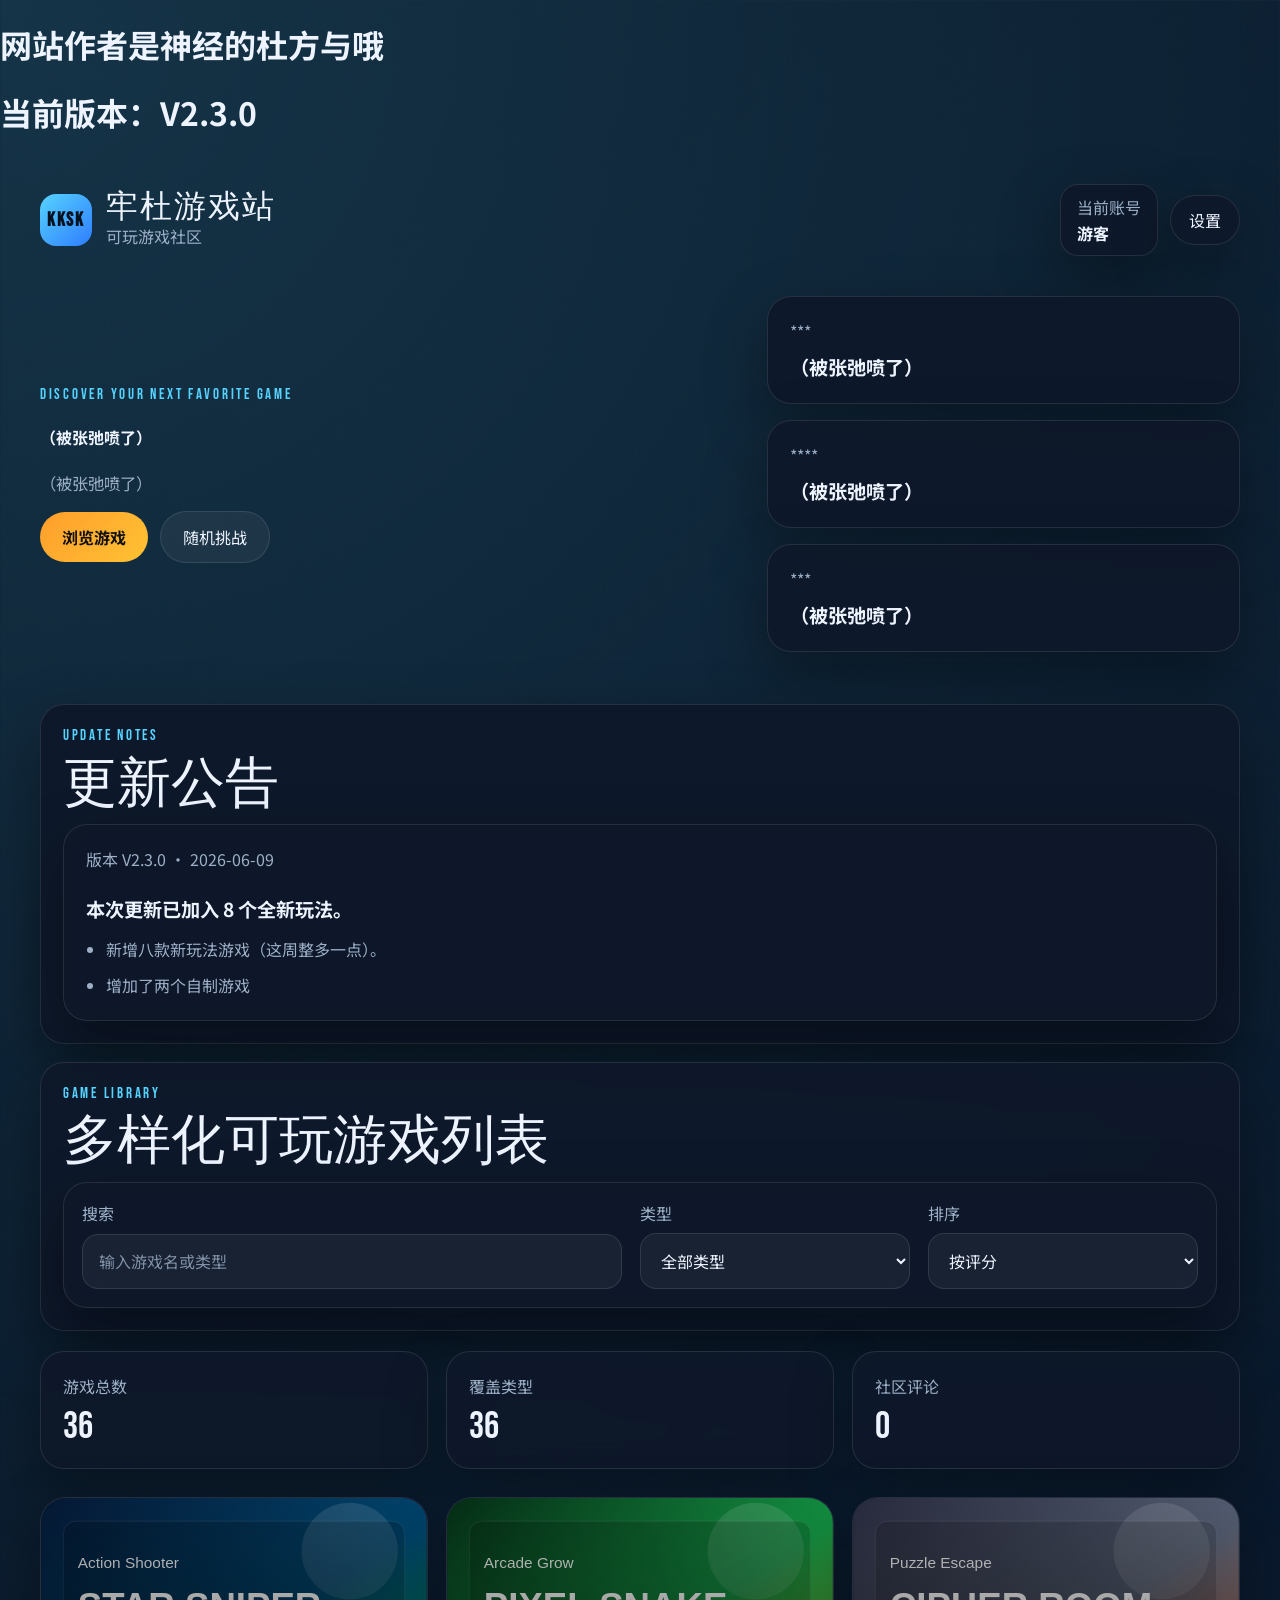
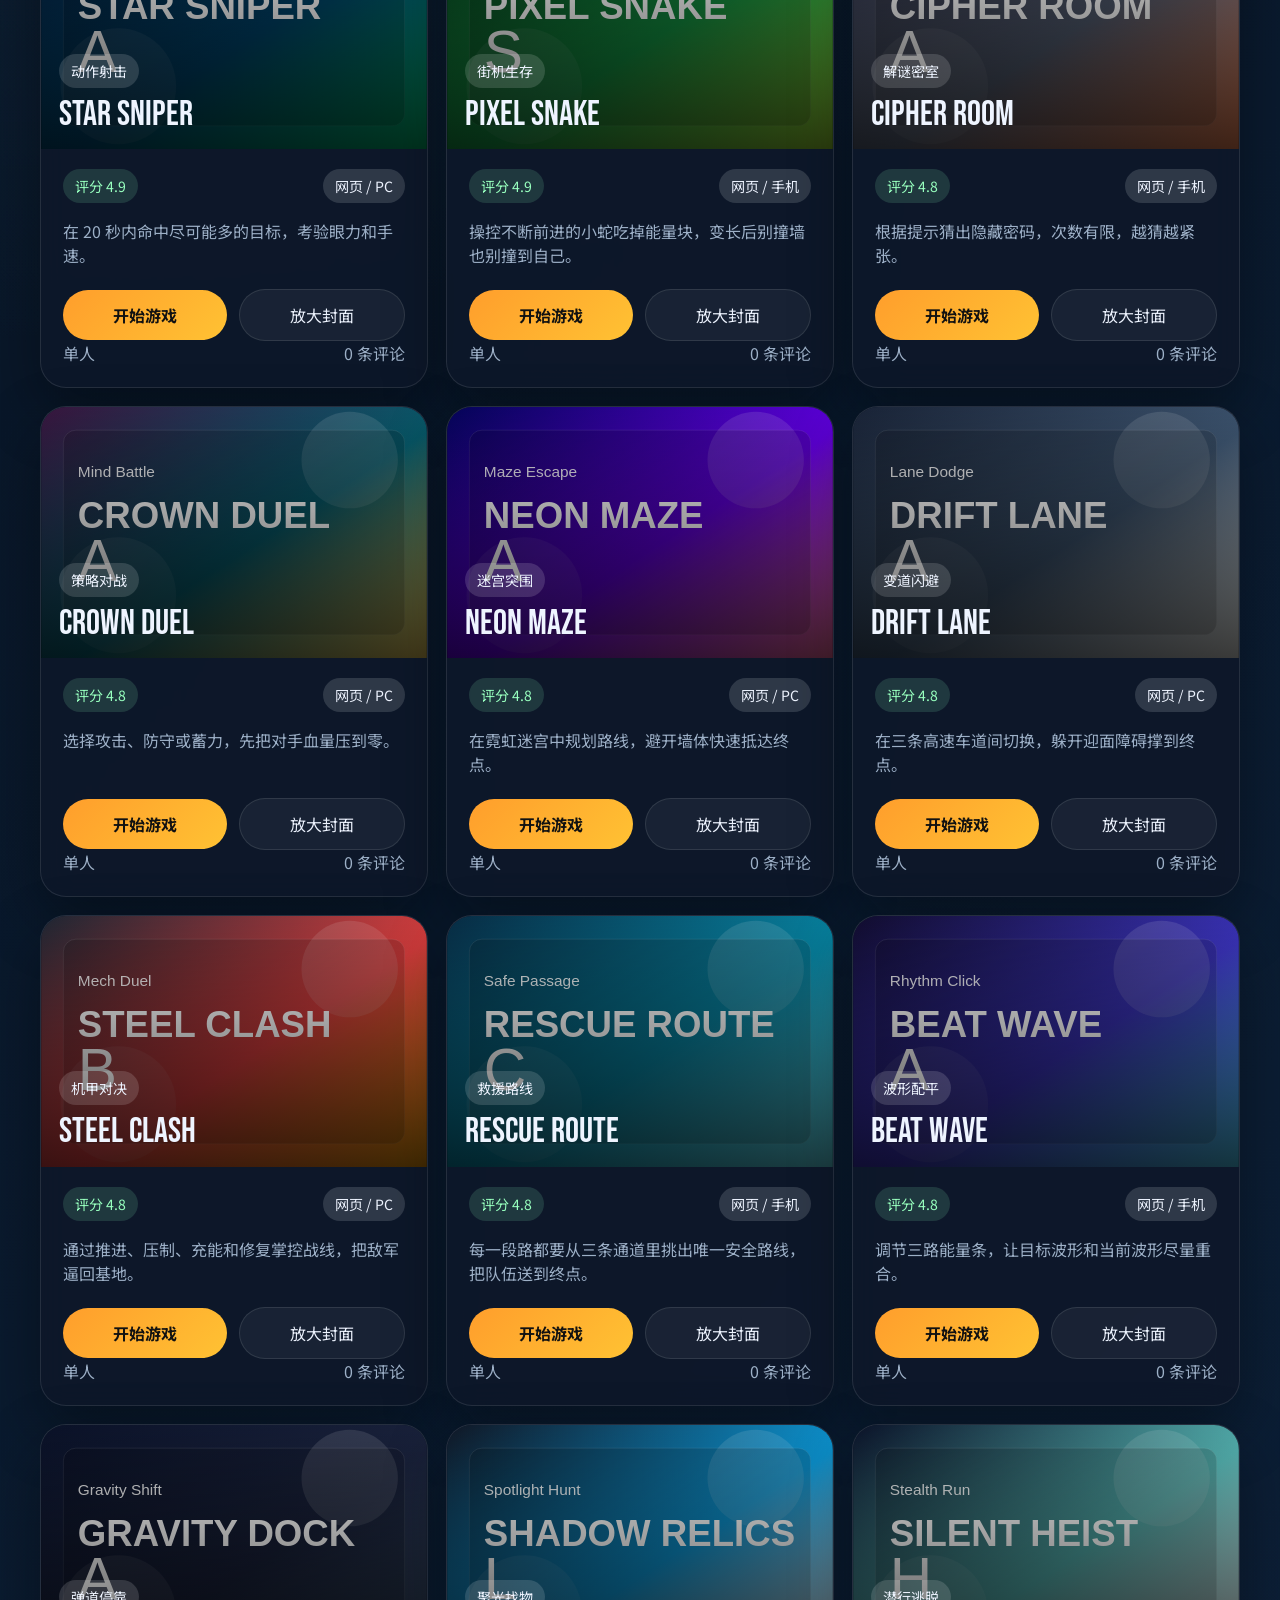
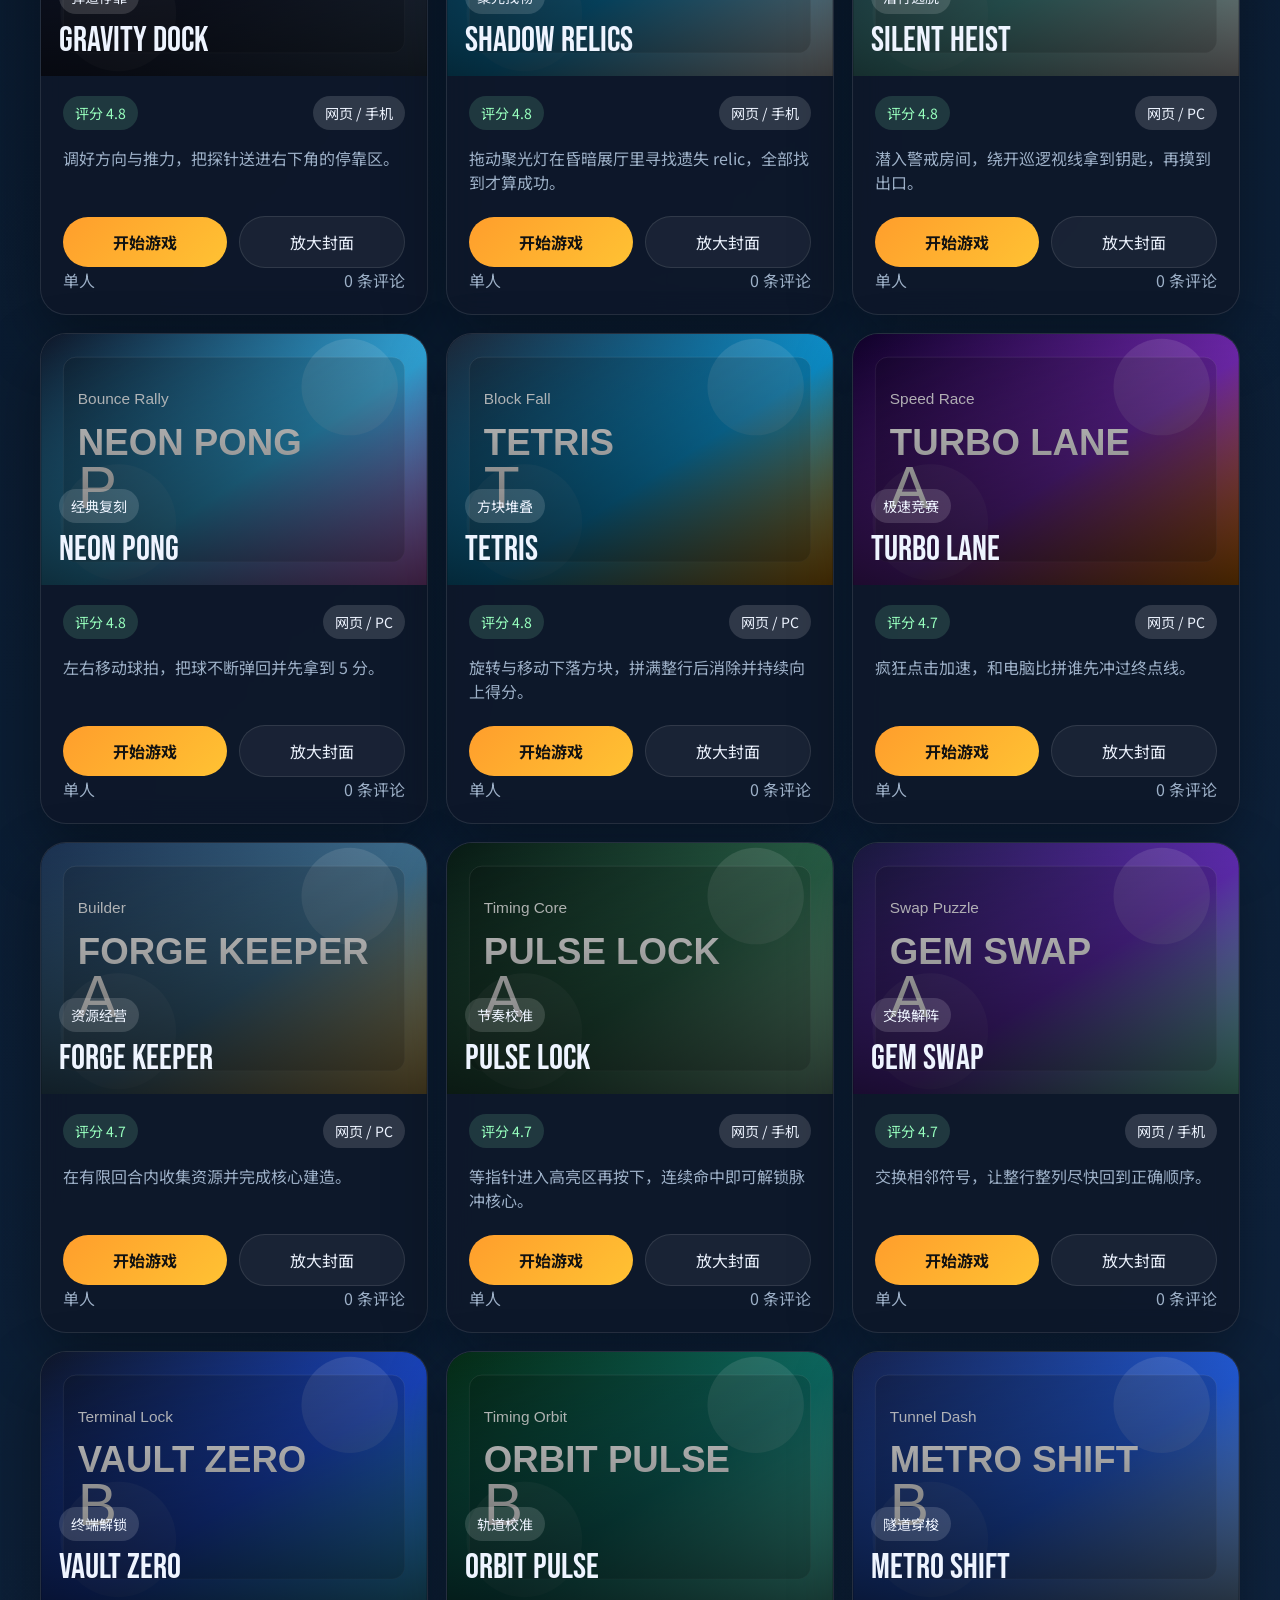
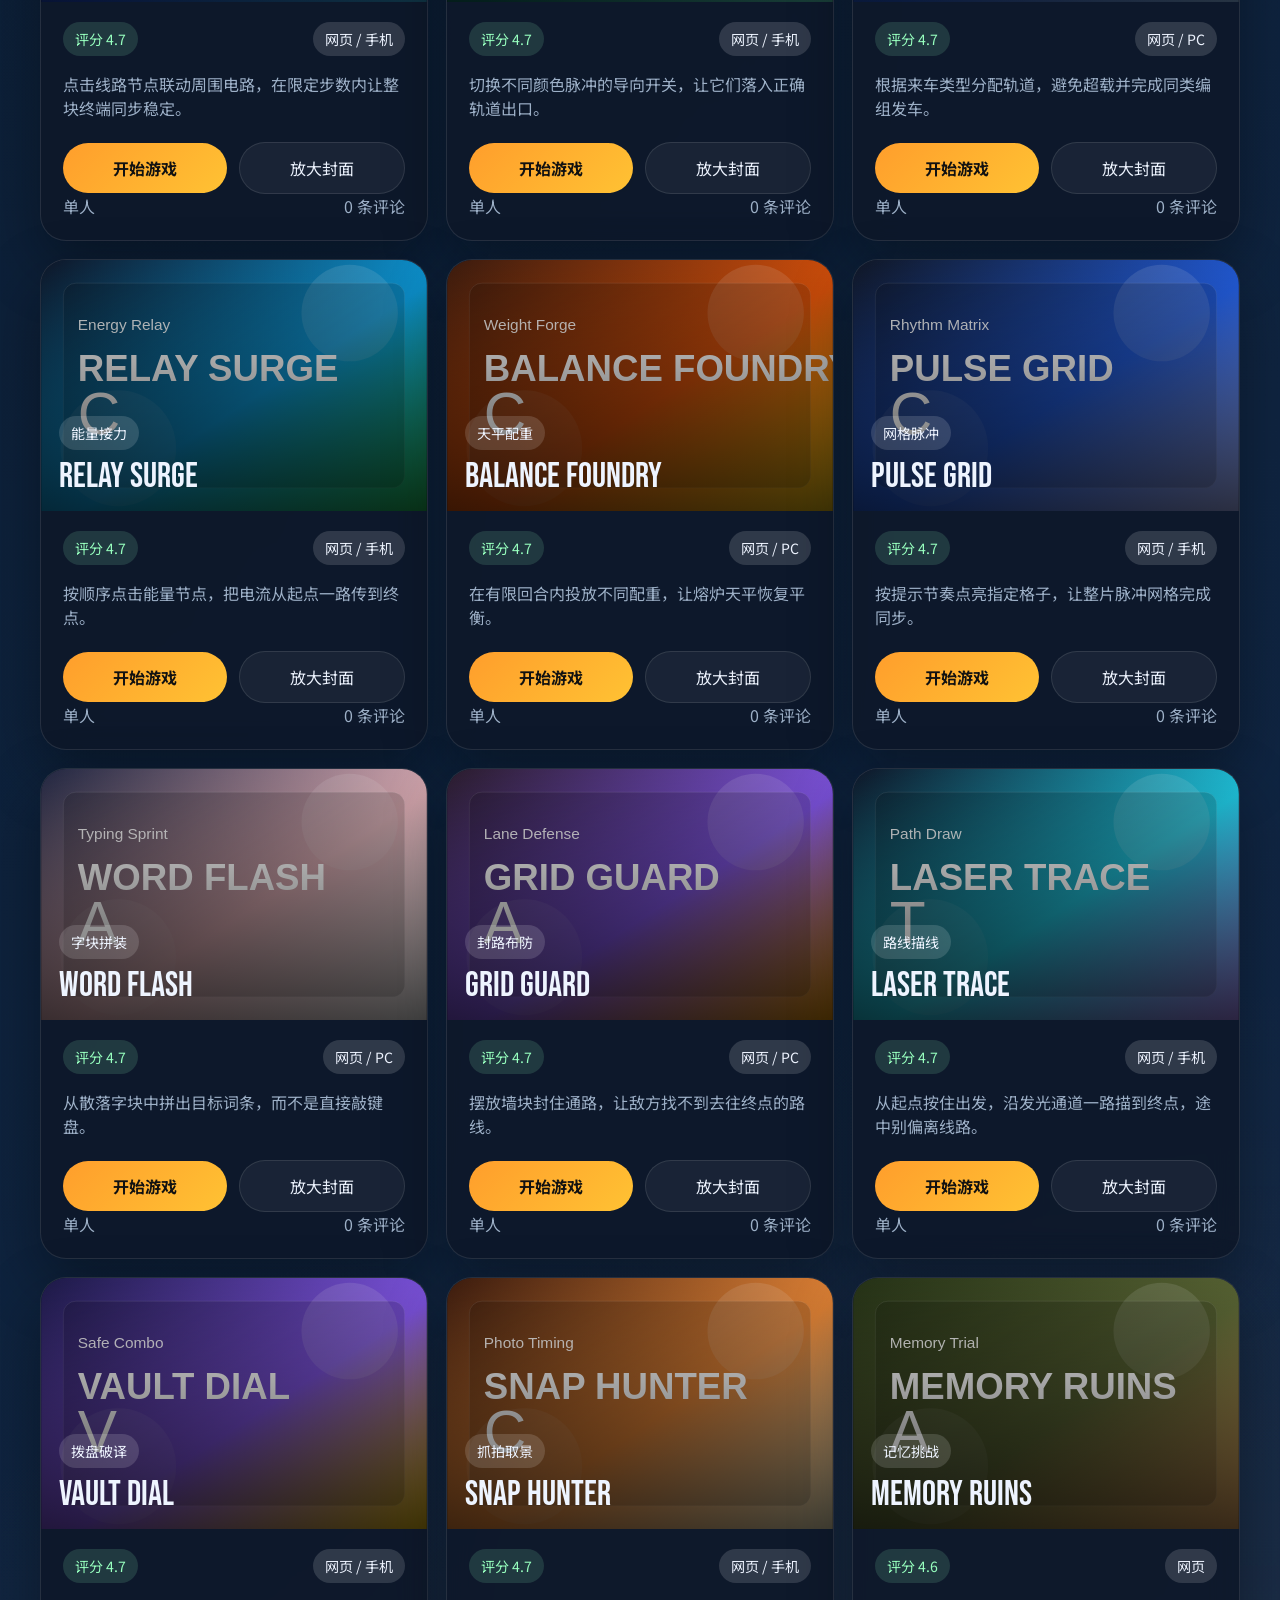
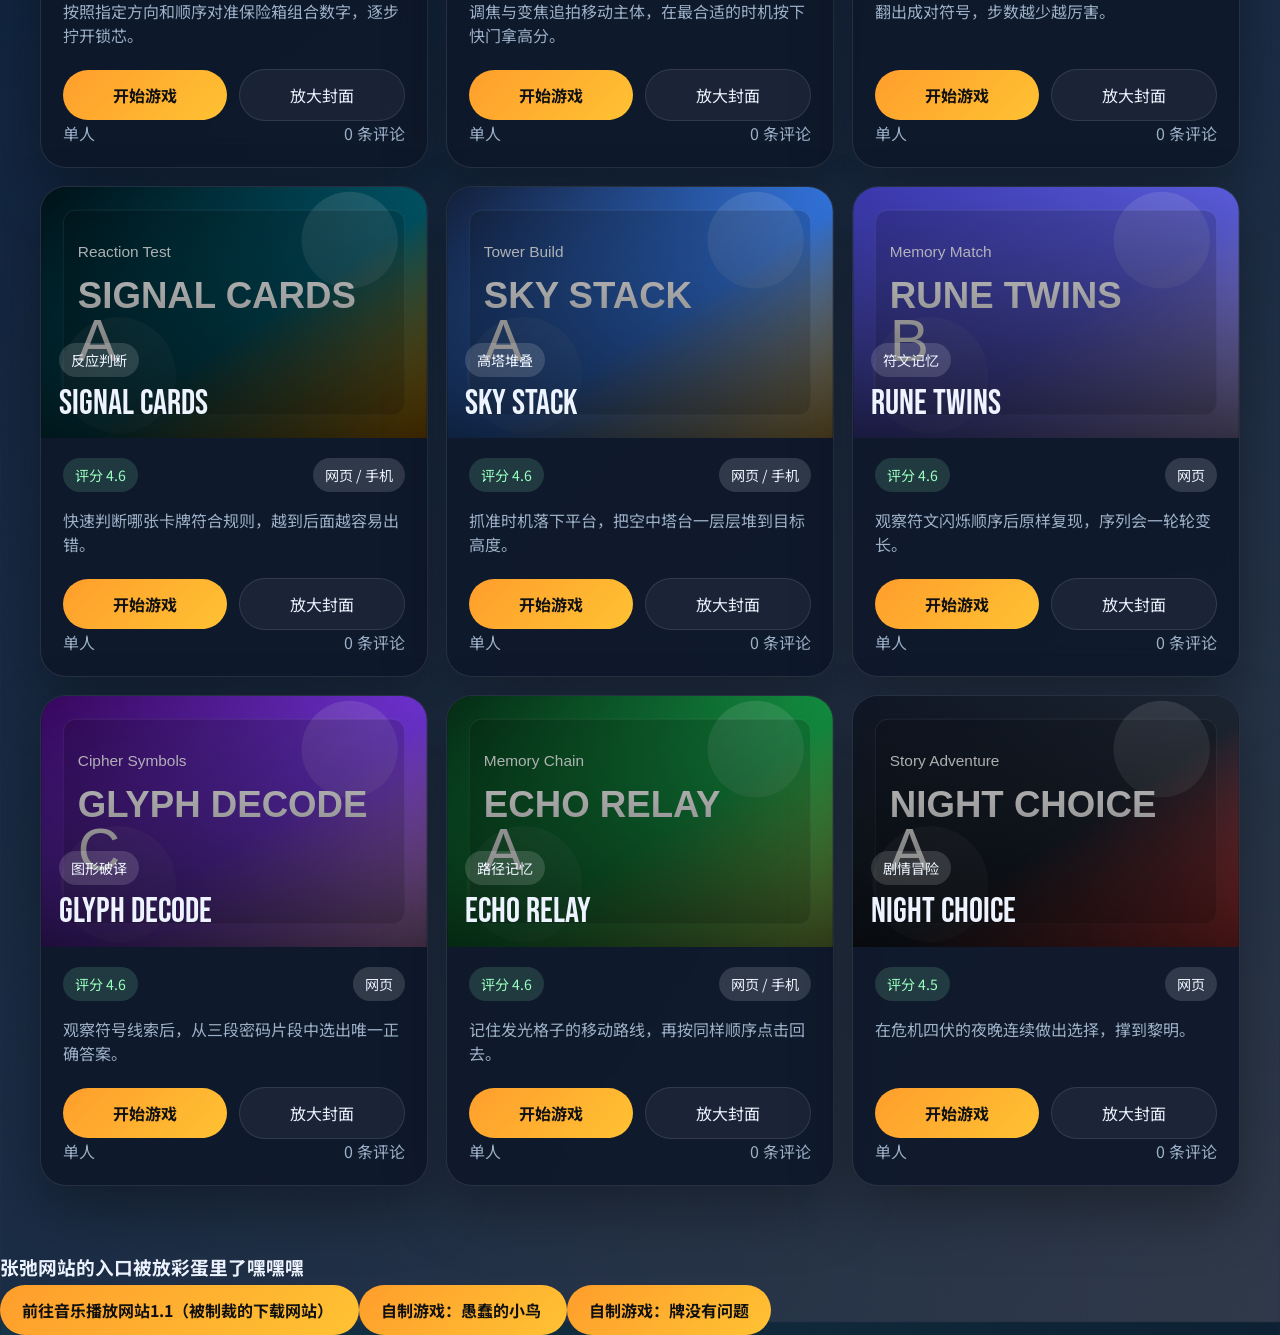
==== commit 47c81347: "Add files via upload" ====
--- a/index.html
+++ b/index.html
@@ -12,7 +12,7 @@
 </head>
 <body>
   <h1>网站作者是神经的杜方与哦</h1>
-  <h1>当前版本：V2.20小版本</h1>
+  <h1>当前版本：V2.3.0</h1>
   <div class="page-shell">
     <header class="hero">
       <nav class="topbar">
@@ -57,13 +57,11 @@
           <h2>更新公告</h2>
         </div>
         <div class="panel-card announcement-card">
-          <span>版本 V2.20 · 2026-05-31</span>
-          <strong>本次更新已加入 5 个全新玩法，并完善了视觉与随机体验。</strong>
+          <span>版本 V2.3.0 · 2026-06-09</span>
+          <strong>本次更新已加入 8 个全新玩法。</strong>
           <ul class="announcement-list">
-            <li>新增五款新玩法游戏（每周必整）。</li>
-            <li>主页设置入口有鸣谢名单。</li>
-            <li>优化NEON MAZE在可以WASD控制。</li>
-            <li>儿童节快乐！</li>
+            <li>新增八款新玩法游戏（这周整多一点）。</li>
+            <li>增加了两个自制游戏</li>
           </ul>
         </div>
       </section>
@@ -249,5 +247,8 @@
 <a class="button primary" href="stupid bird.html" target="_blank" rel="noopener noreferrer">
   自制游戏：愚蠢的小鸟
 </a>
+<a class="button primary" href="牌小游戏/index.html" target="_blank" rel="noopener noreferrer">
+  自制游戏：牌没有问题
+</a>
 </body>
 </html>
--- a/styles.css
+++ b/styles.css
@@ -1635,6 +1635,76 @@
   justify-content: center;
 }
 
+.pong-board {
+  position: relative;
+  min-height: 320px;
+  overflow: hidden;
+  border-radius: 20px;
+  border: 1px solid var(--surface-border);
+  background: linear-gradient(180deg, #0f172a, #1e293b);
+}
+
+.pong-center-line {
+  position: absolute;
+  left: 50%;
+  top: 0;
+  bottom: 0;
+  width: 2px;
+  transform: translateX(-50%);
+  background: repeating-linear-gradient(180deg, rgba(248, 250, 252, 0.6), rgba(248, 250, 252, 0.6) 10px, transparent 10px, transparent 20px);
+  opacity: 0.35;
+}
+
+.pong-ball,
+.pong-paddle {
+  position: absolute;
+  transform: translate(-50%, -50%);
+}
+
+.pong-ball {
+  width: 16px;
+  height: 16px;
+  border-radius: 50%;
+  background: linear-gradient(135deg, var(--accent), var(--accent-secondary));
+  box-shadow: 0 0 18px rgba(86, 211, 255, 0.35);
+}
+
+.pong-paddle {
+  width: 14px;
+  height: 26%;
+  border-radius: 999px;
+  background: #f8fafc;
+}
+
+.pong-paddle.left { left: 4%; }
+.pong-paddle.right { left: 96%; }
+
+.tetris-board {
+  display: grid;
+  grid-template-columns: repeat(10, minmax(0, 1fr));
+  grid-template-rows: repeat(20, minmax(0, 1fr));
+  width: min(100%, 320px);
+  aspect-ratio: 1 / 2;
+  margin: 0 auto;
+  overflow: hidden;
+  border-radius: 20px;
+  border: 1px solid var(--surface-border);
+  background: linear-gradient(180deg, #0b132b, #111827);
+}
+
+.tetris-cell {
+  border: 1px solid rgba(255, 255, 255, 0.06);
+  background: rgba(255, 255, 255, 0.03);
+}
+
+.tetris-cell.active {
+  box-shadow: inset 0 0 0 1px rgba(255, 255, 255, 0.14);
+}
+
+.tetris-cell.locked {
+  box-shadow: inset 0 0 0 1px rgba(0, 0, 0, 0.18);
+}
+
 .rhythm-track,
 .sequence-grid,
 .defense-board,
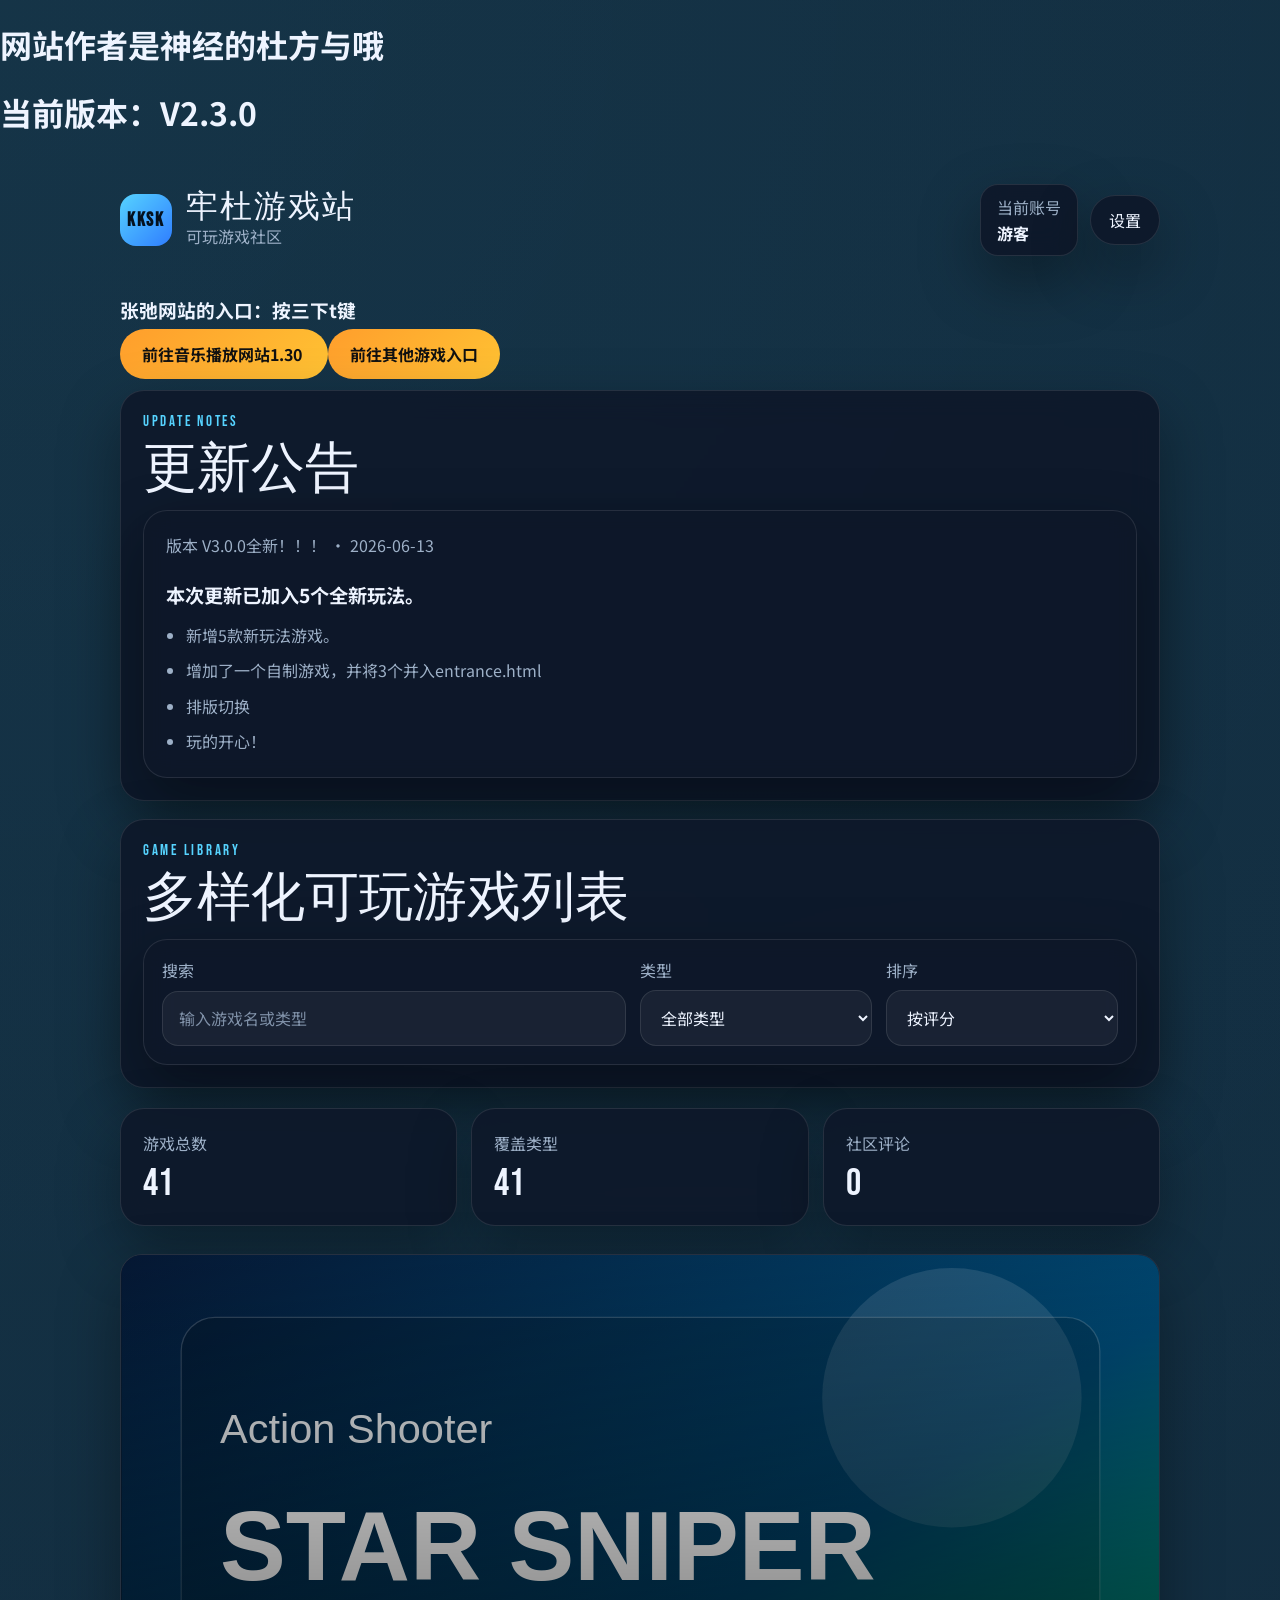
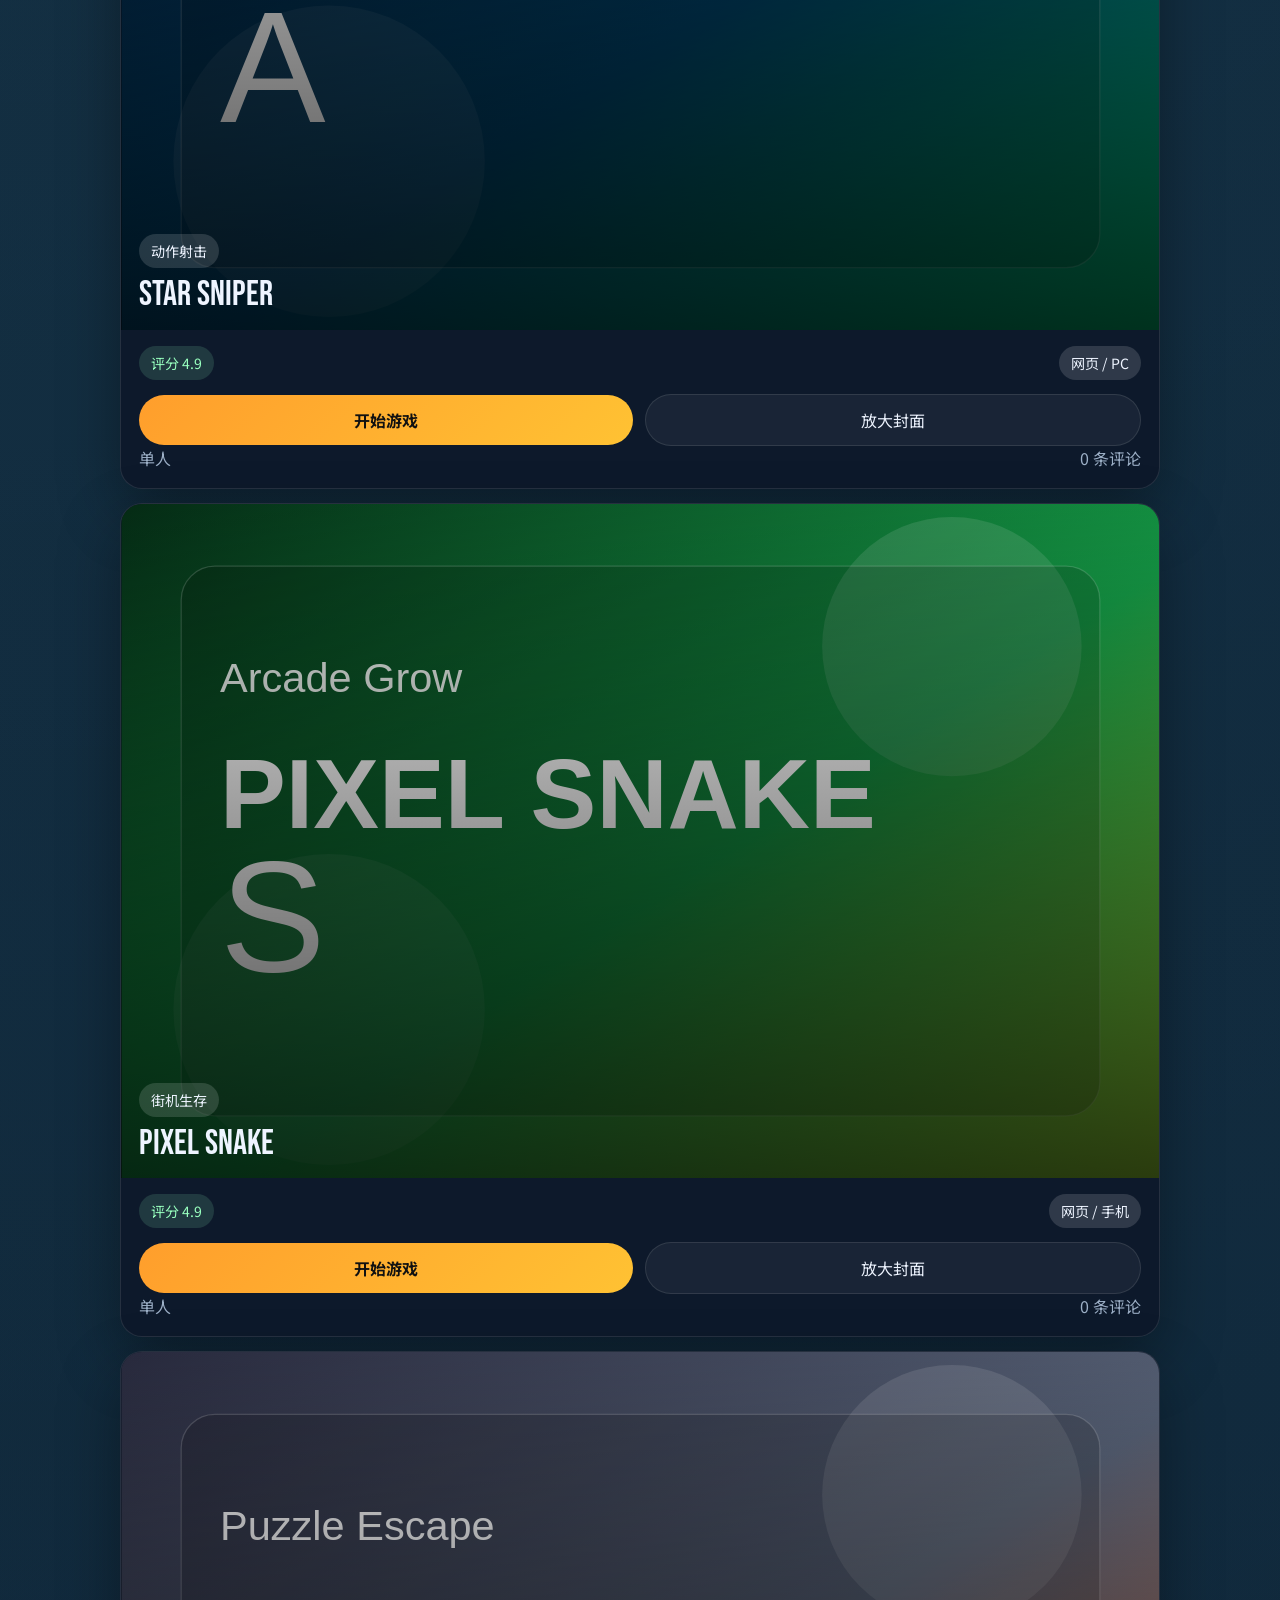
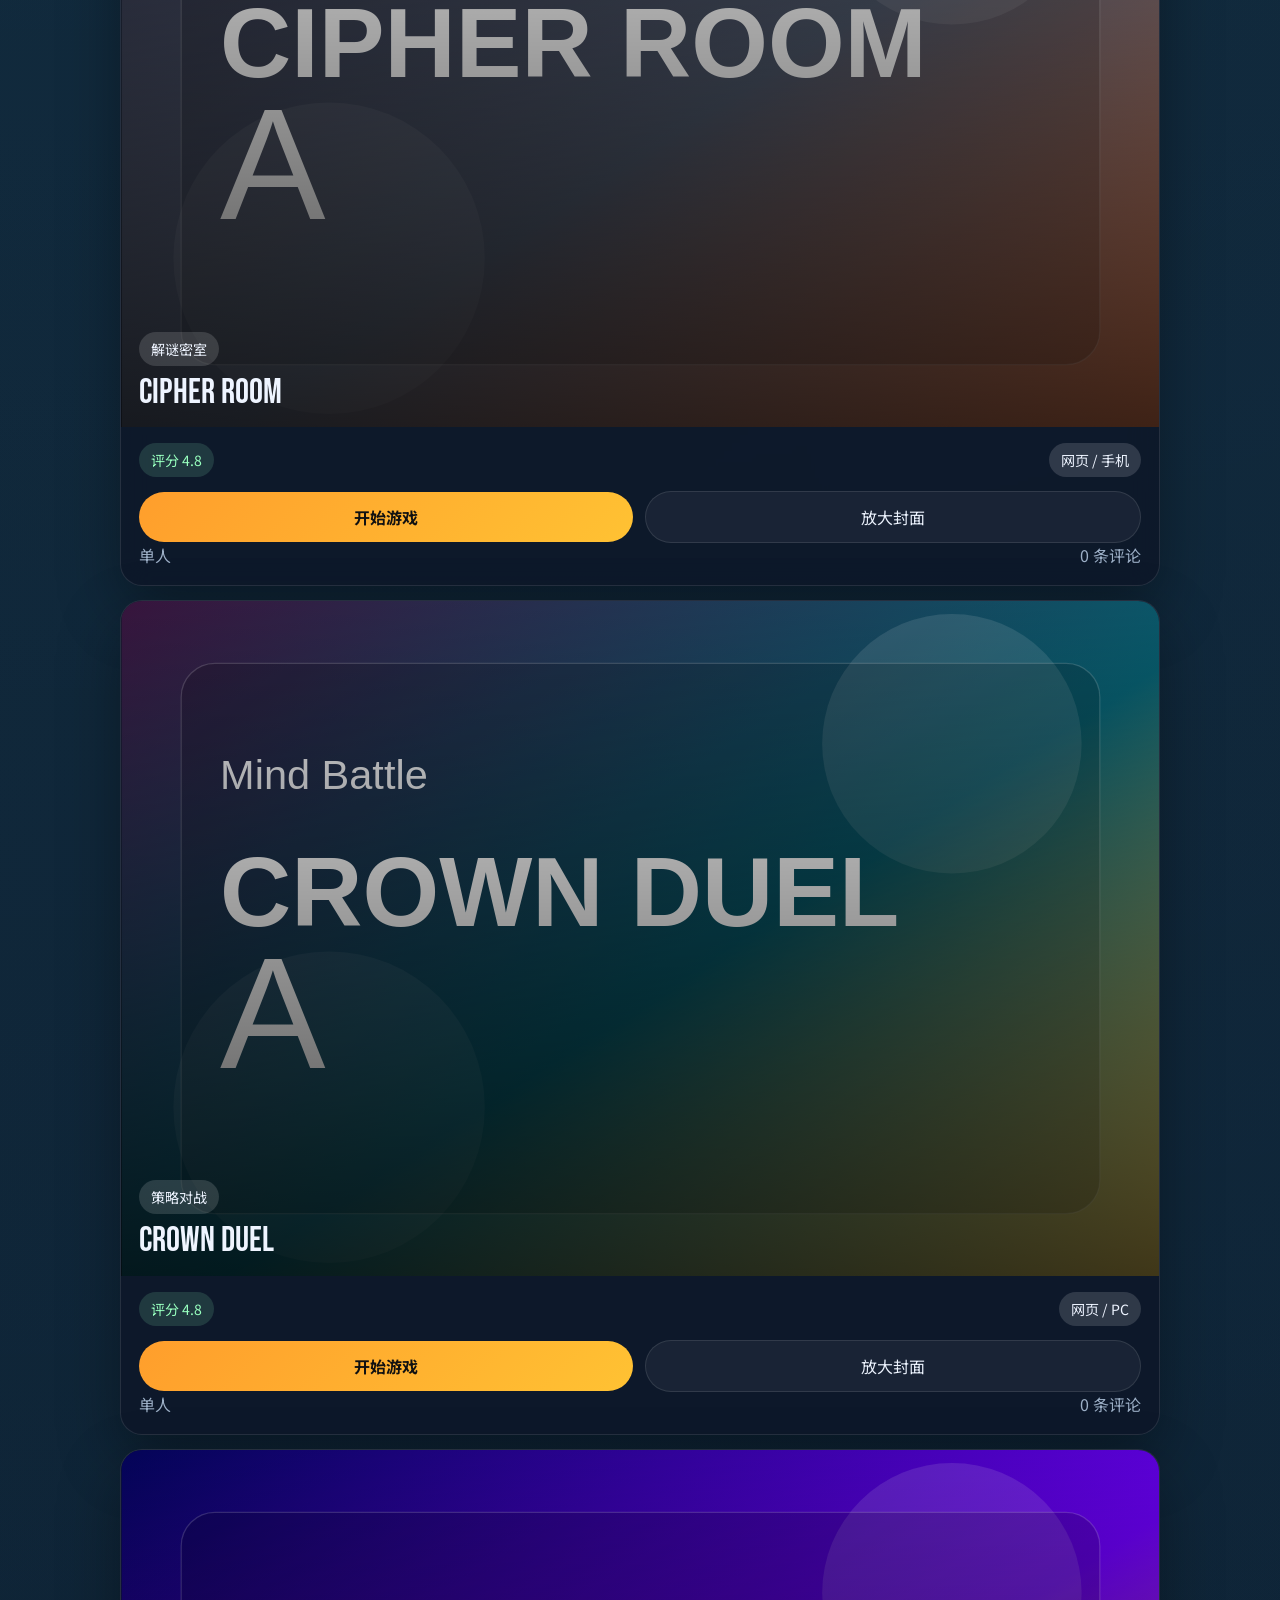
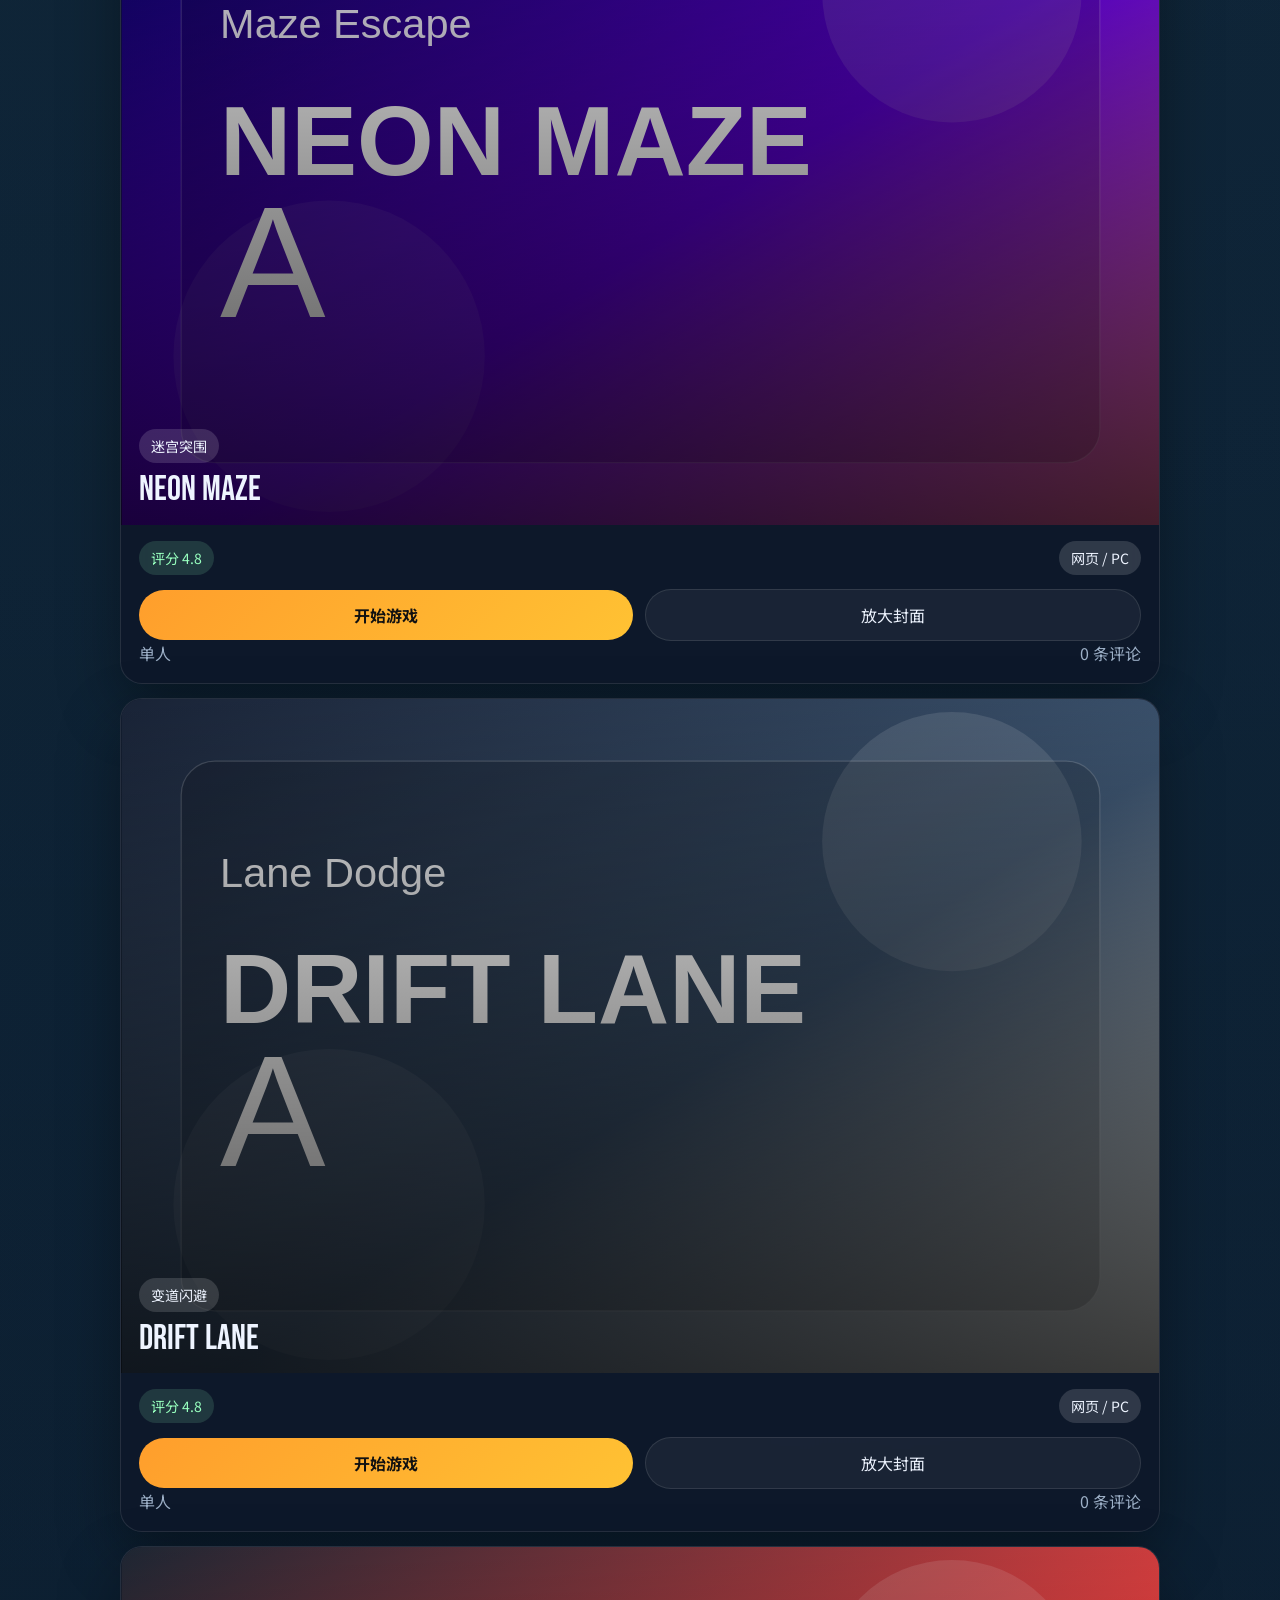
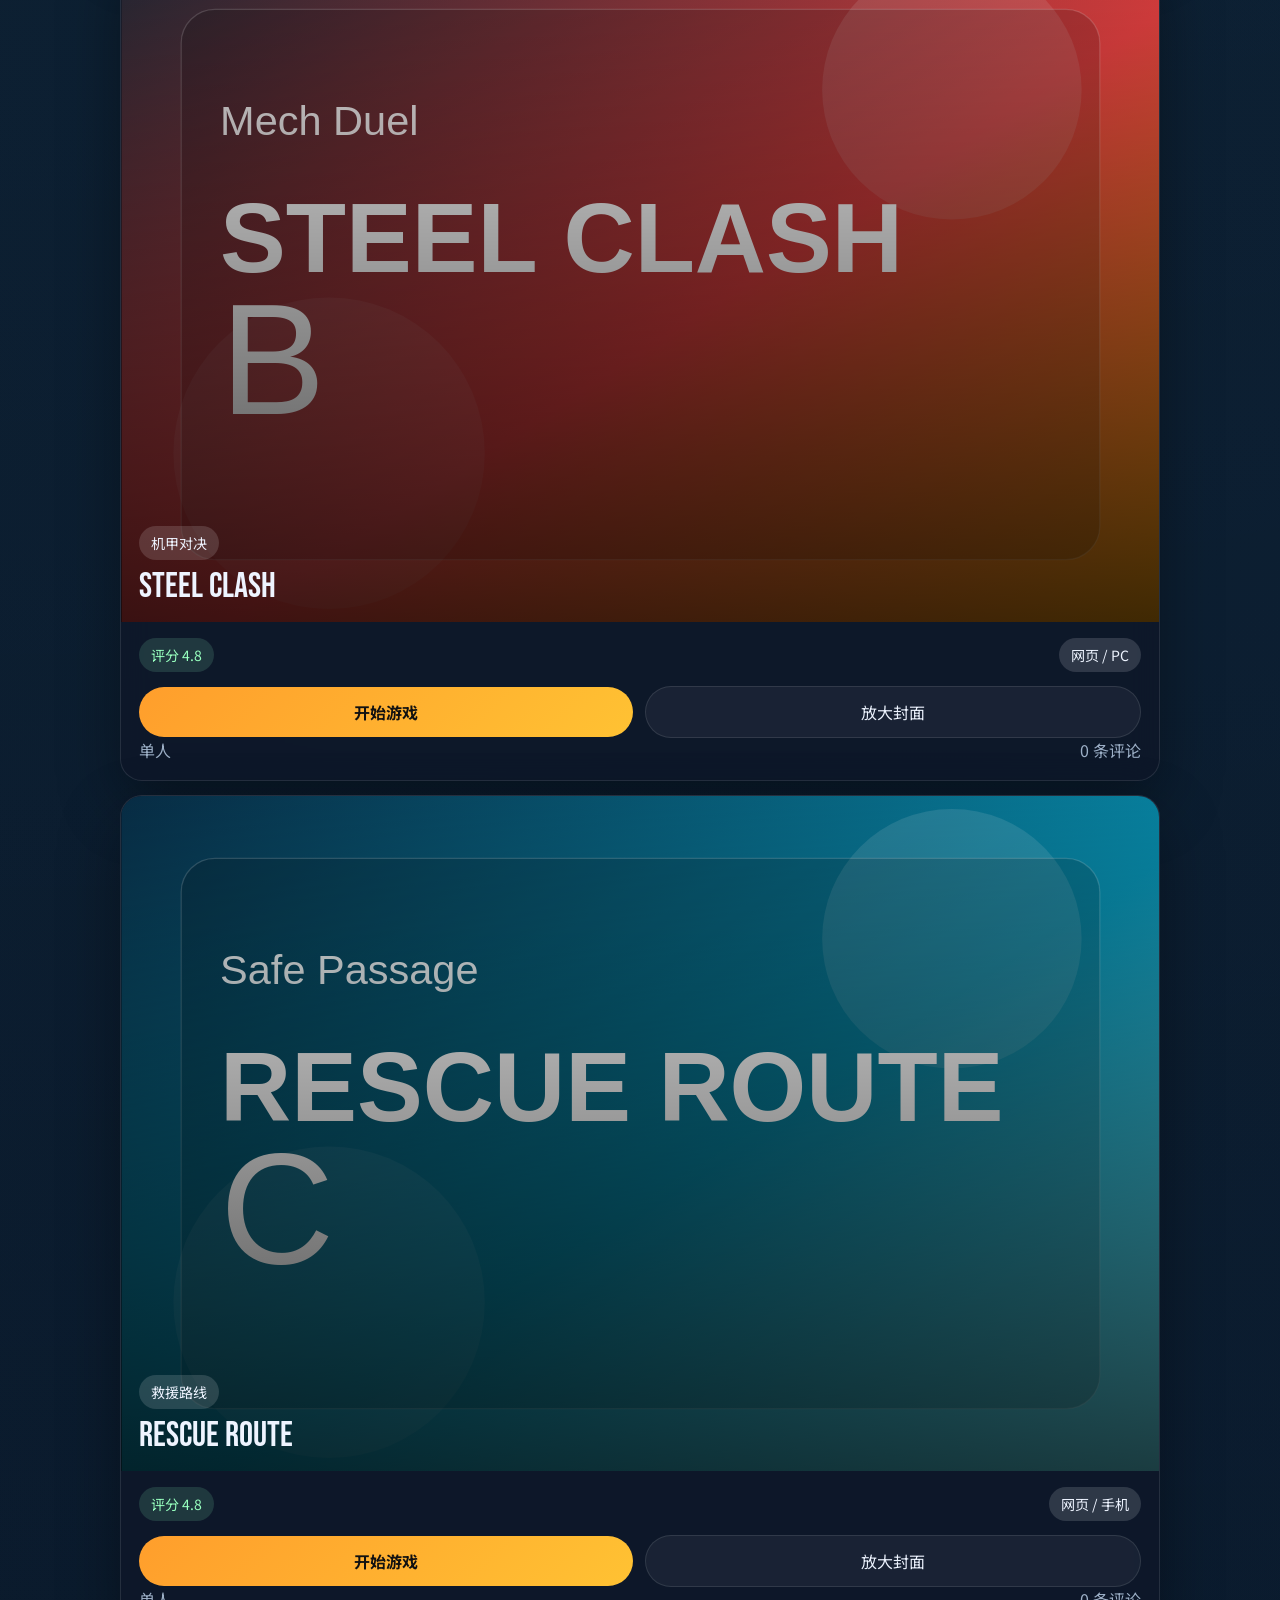
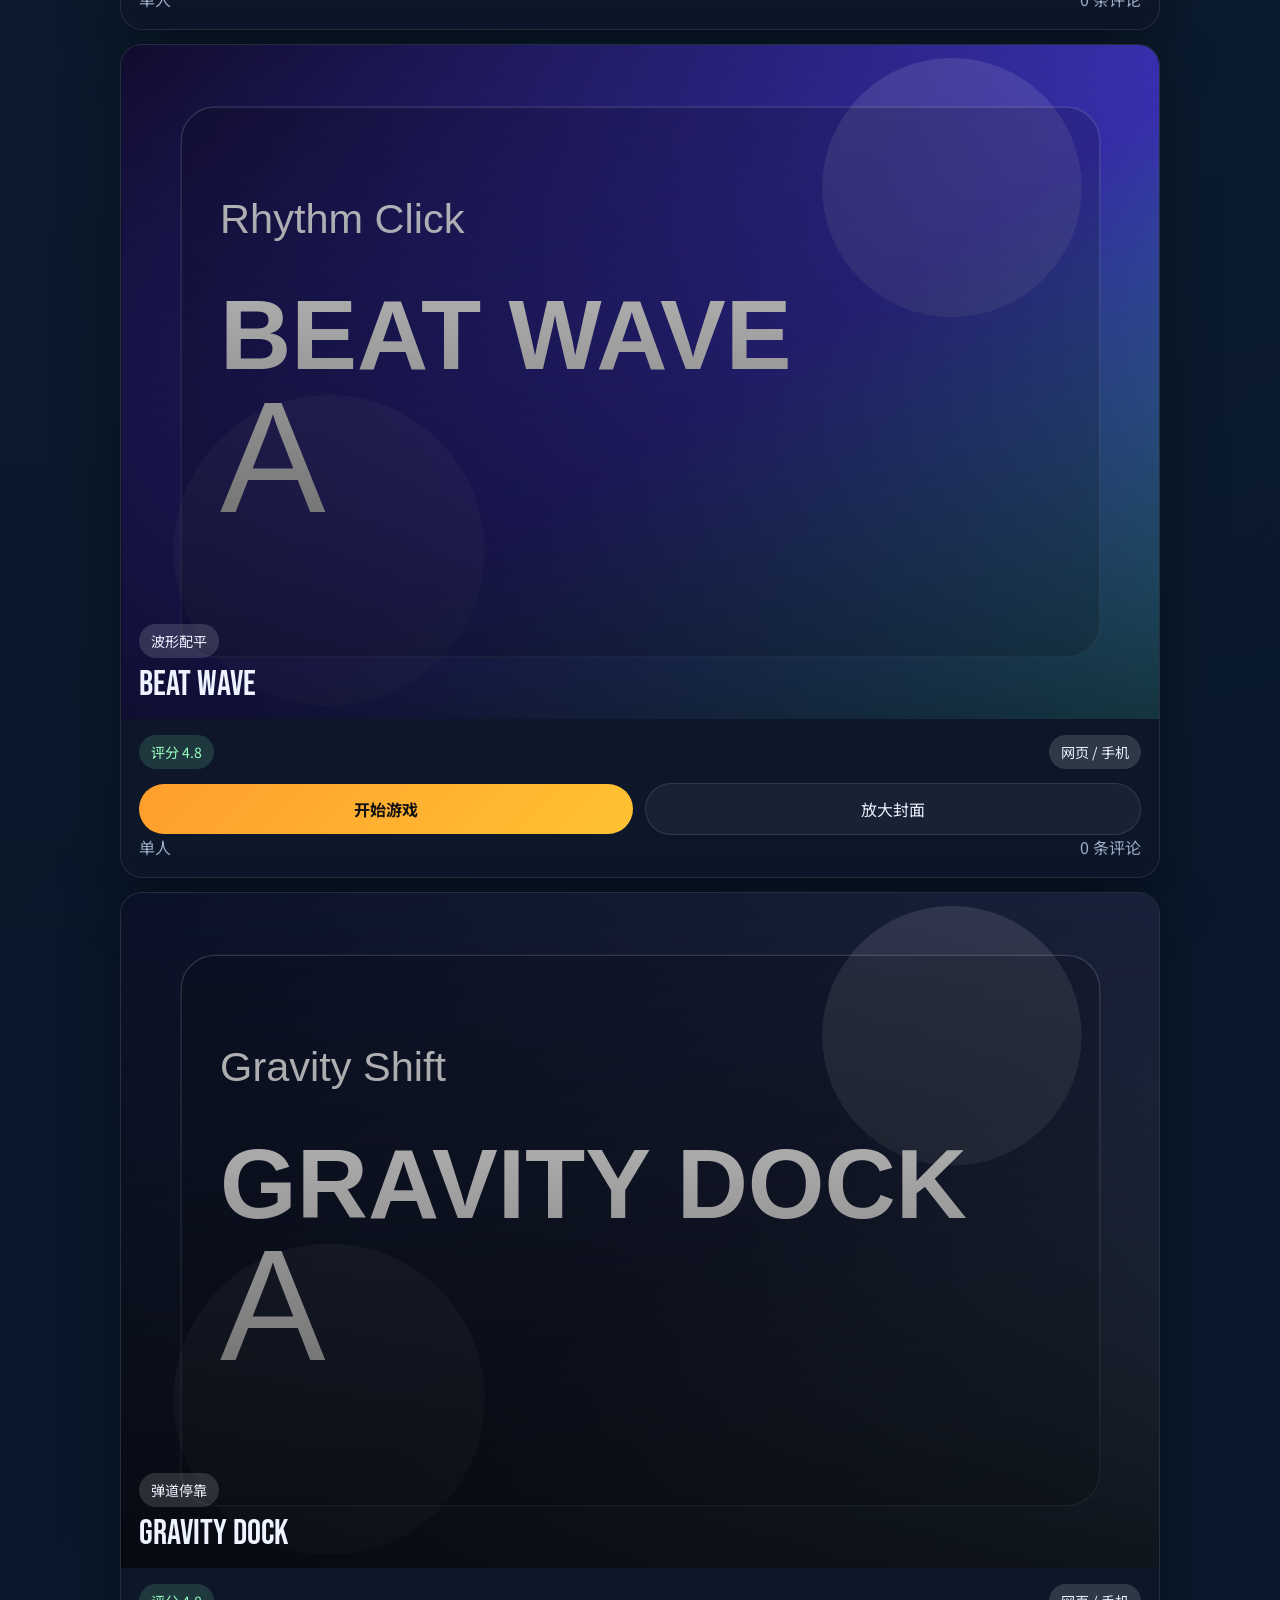
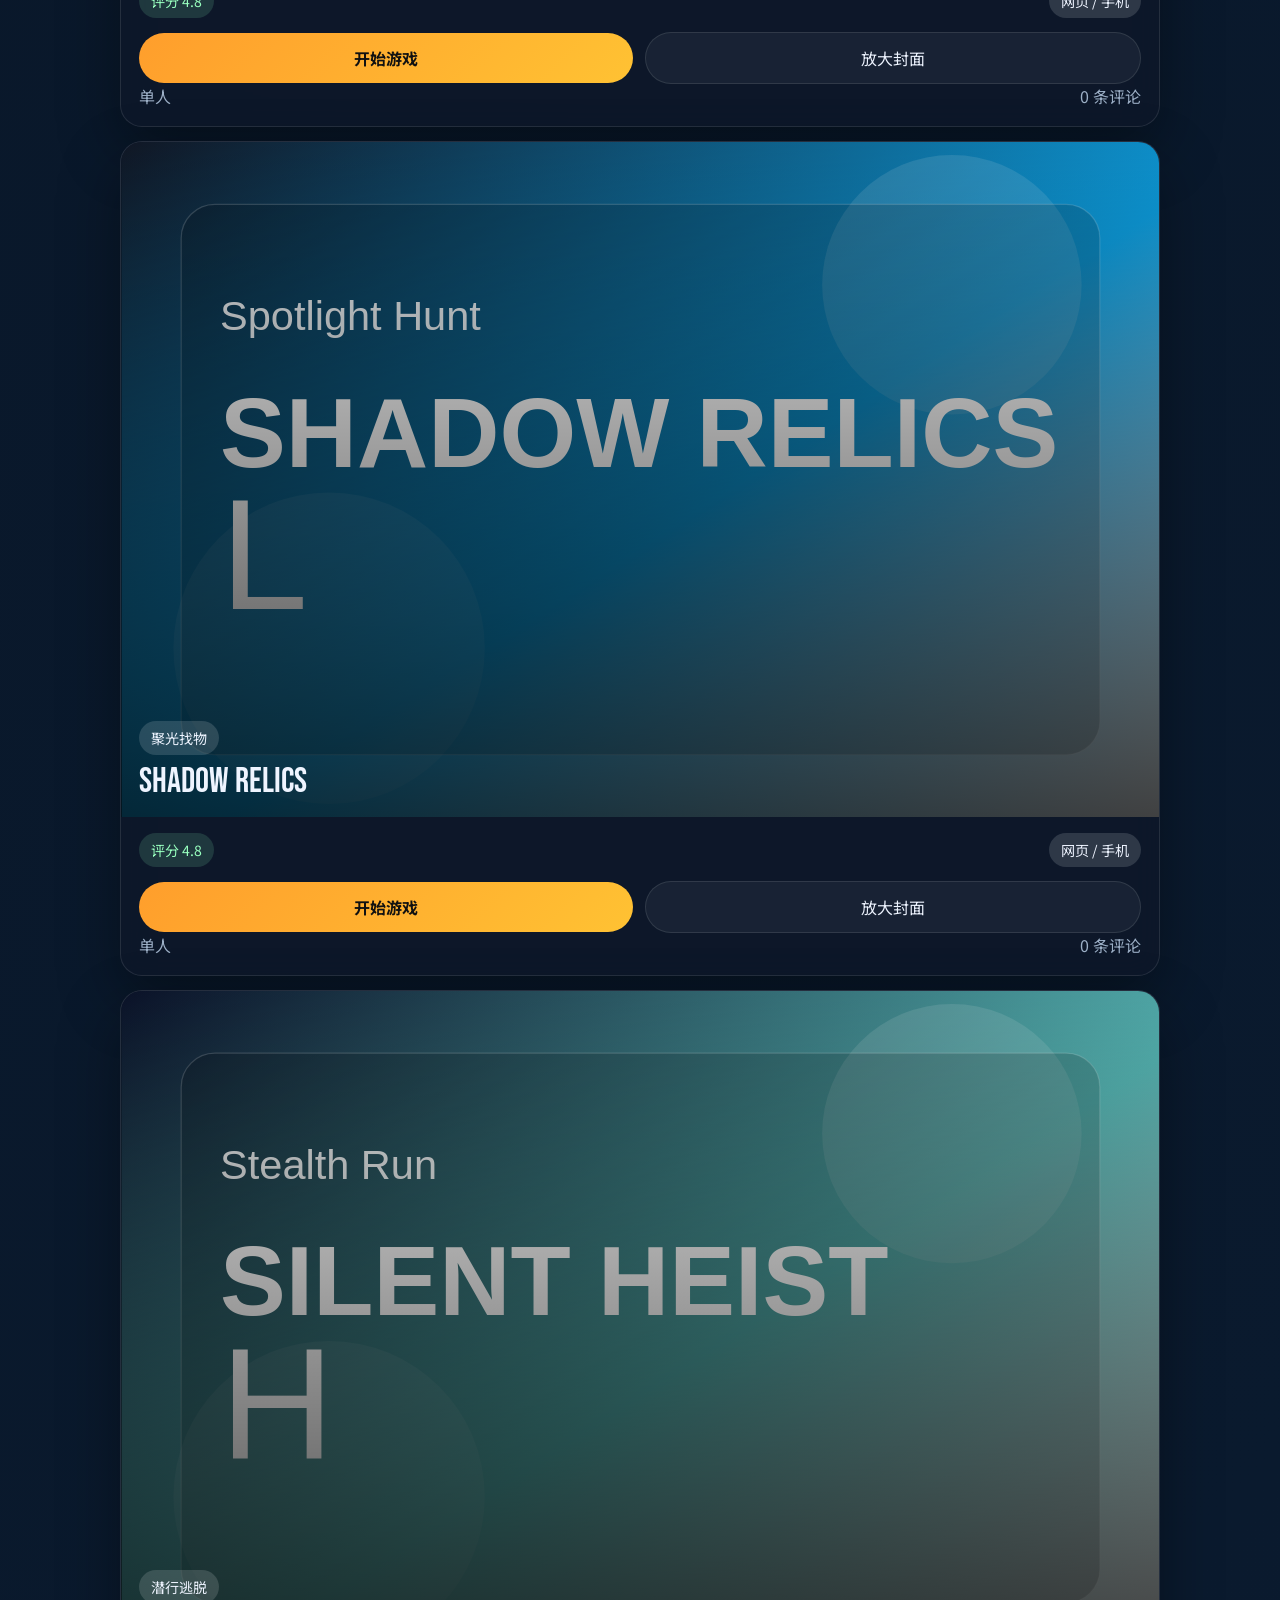
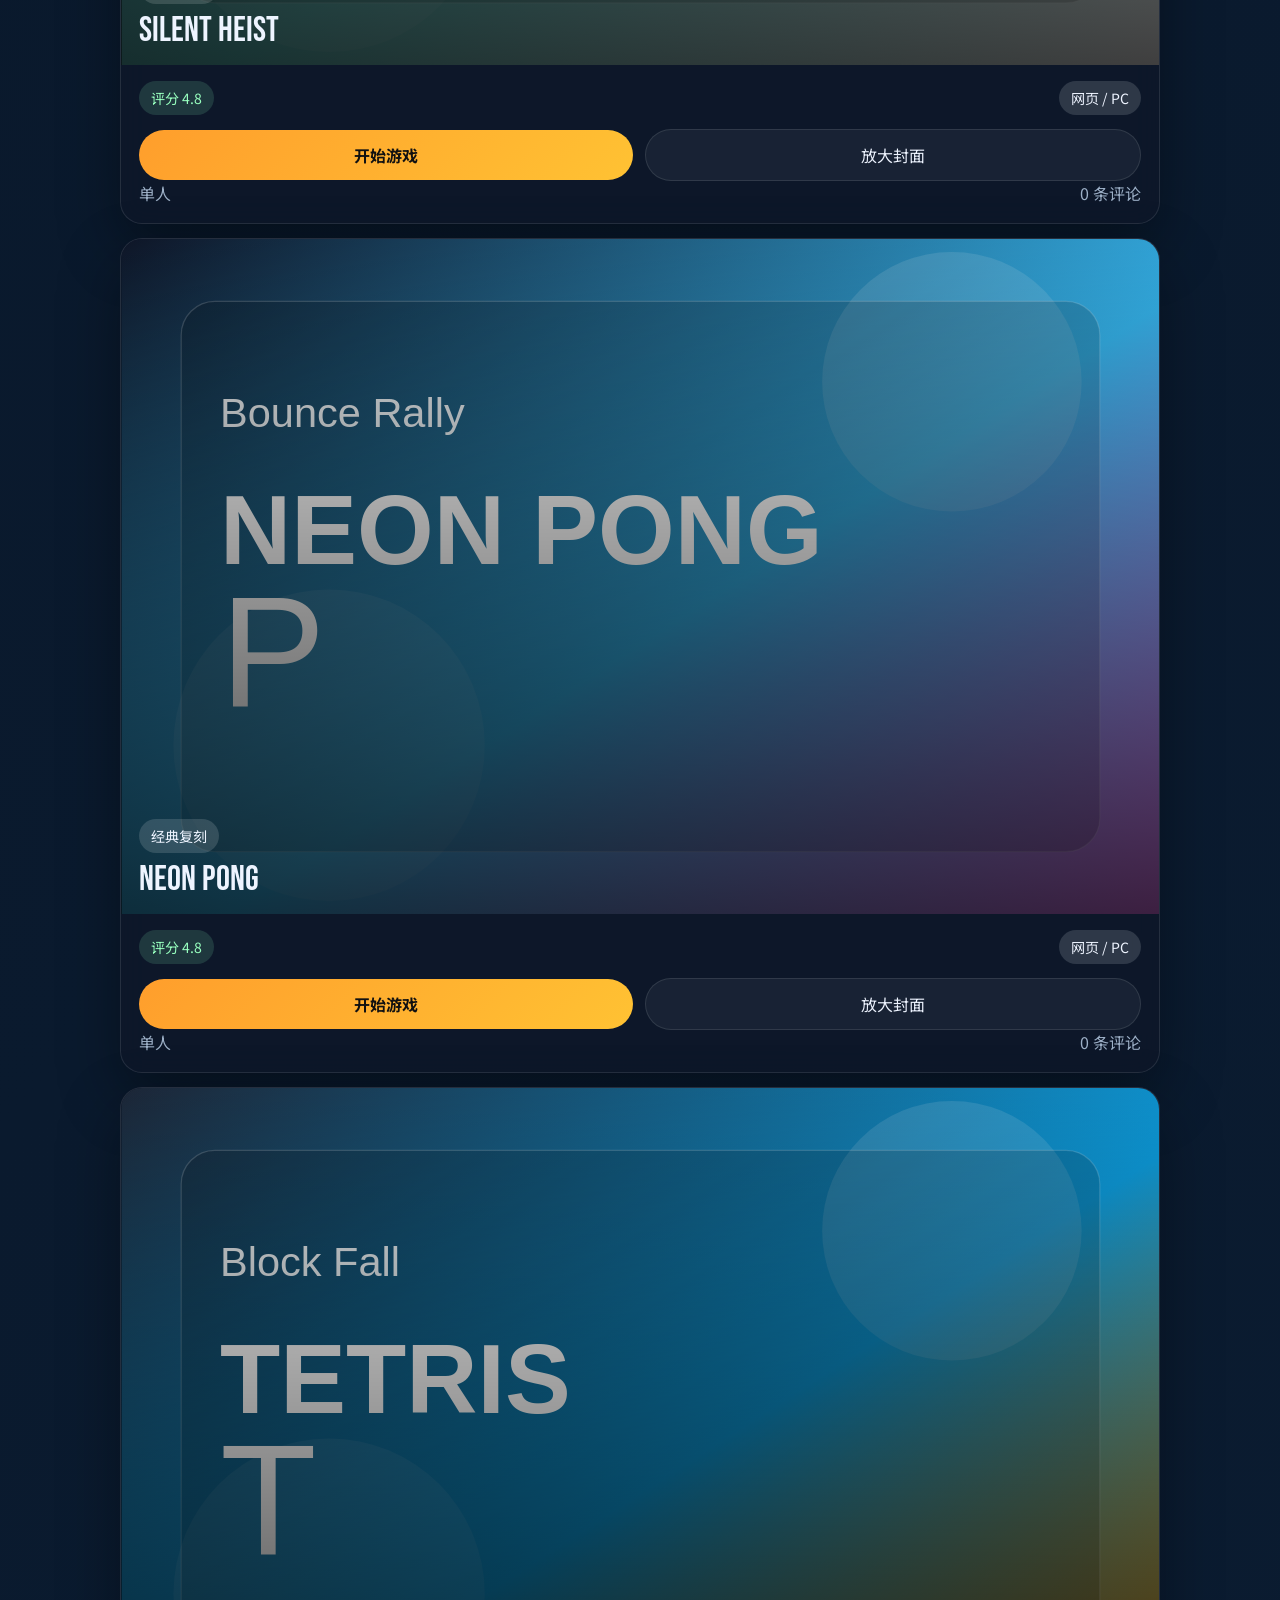
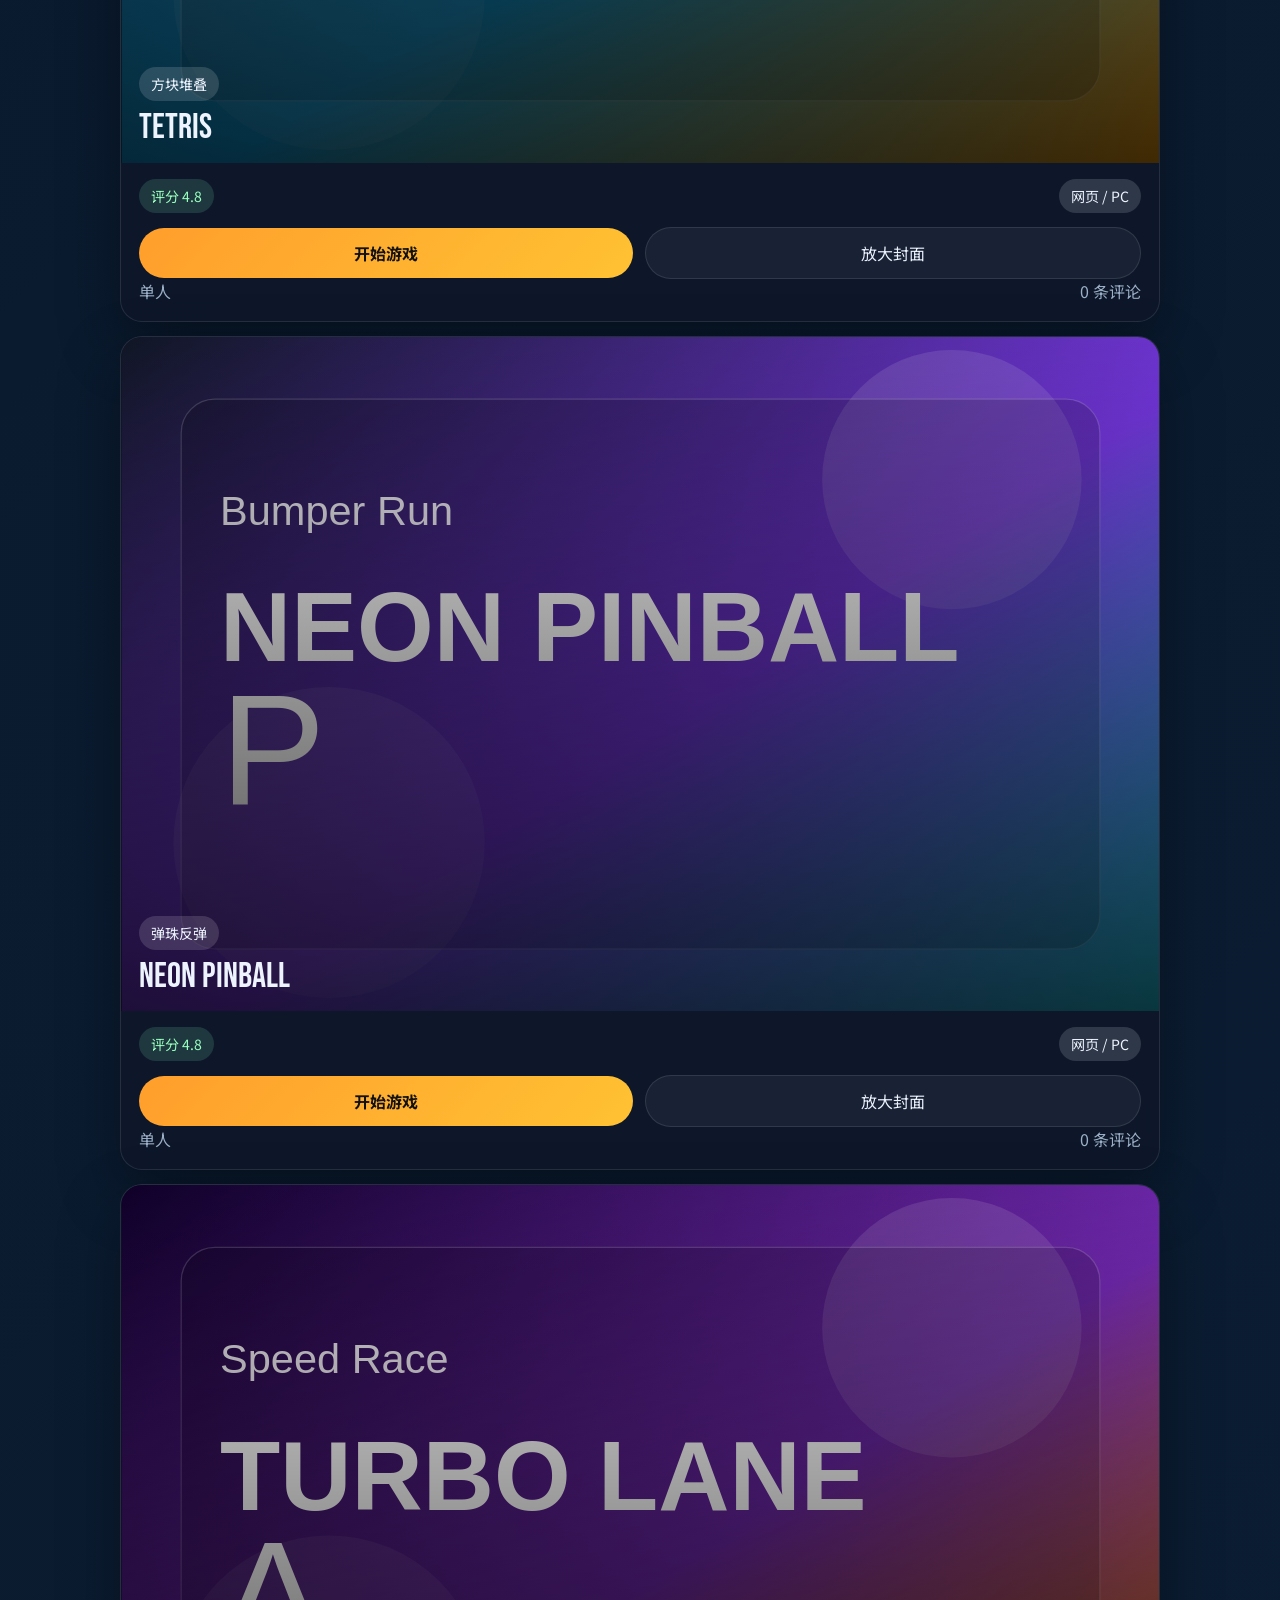
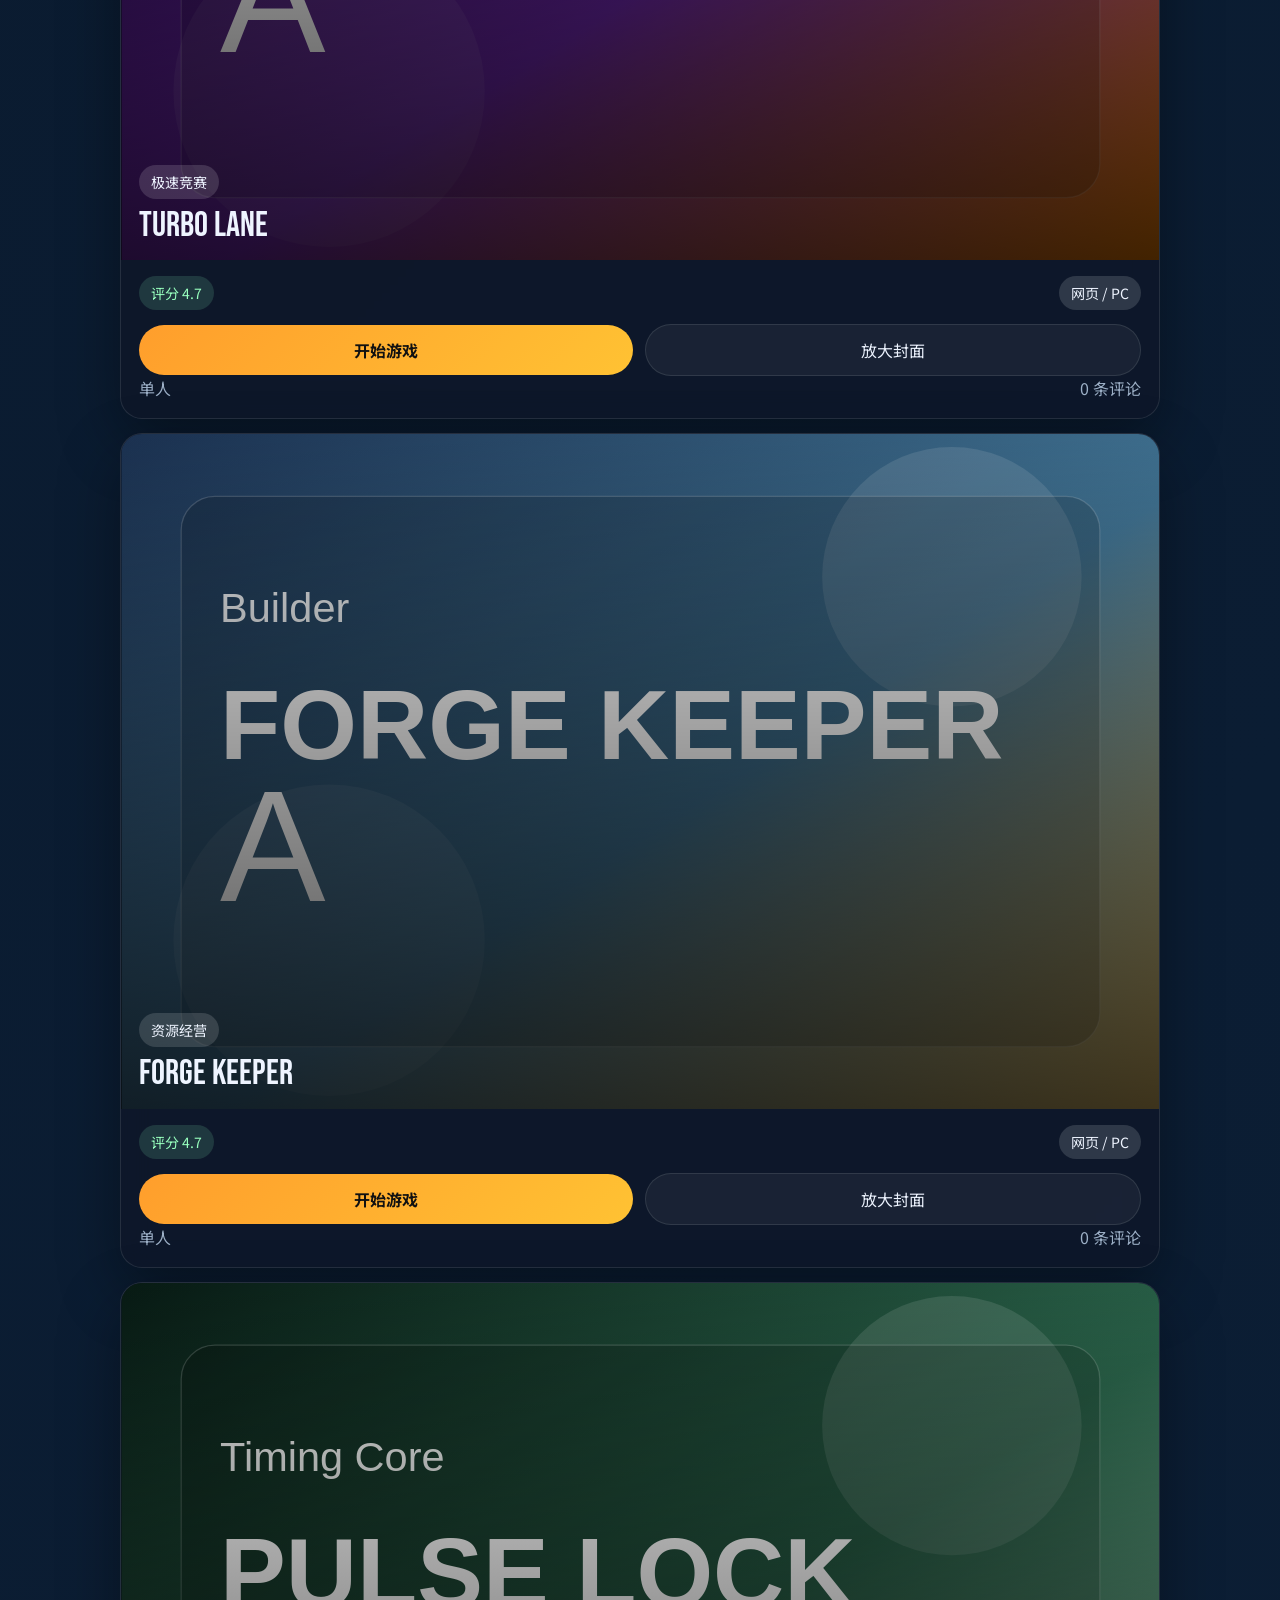
==== commit a98b87e4: "Add files via upload" ====
--- a/index.html
+++ b/index.html
@@ -31,25 +31,13 @@
           <button class="top-link" id="settings-trigger" type="button">设置</button>
         </div>
       </nav>
-
-      <section class="hero-content">
-        <div class="hero-copy">
-          <p class="eyebrow">DISCOVER YOUR NEXT FAVORITE GAME</p>
-          <h4>（被张弛喷了）</h4>
-          <p class="hero-text">（被张弛喷了）</p>
-          <div class="hero-actions">
-            <a class="button primary" href="#games">浏览游戏</a>
-            <button class="button secondary" id="random-pick" type="button">随机挑战</button>
-          </div>
-        </div>
-        <div class="hero-panel">
-          <div class="panel-card glow"><span>***</span><strong>（被张弛喷了）</strong></div>
-          <div class="panel-card"><span>****</span><strong>（被张弛喷了）</strong></div>
-          <div class="panel-card accent"><span>***</span><strong>（被张弛喷了）</strong></div>
-        </div>
-      </section>
-    </header>
-
+      <h3>张弛网站的入口：按三下t键</h3>
+      <a class="button primary" href="https://hilvert.github.io" target="_blank" rel="noopener noreferrer">
+        前往音乐播放网站1.30
+      </a>
+      <a class="button primary" href="entrance.html" target="_blank" rel="noopener noreferrer">
+        前往其他游戏入口
+      </a>
     <main>
       <section class="controls update-announcement" aria-label="更新公告">
         <div class="section-heading">
@@ -57,11 +45,13 @@
           <h2>更新公告</h2>
         </div>
         <div class="panel-card announcement-card">
-          <span>版本 V2.3.0 · 2026-06-09</span>
-          <strong>本次更新已加入 8 个全新玩法。</strong>
+          <span>版本 V3.0.0全新！！！ · 2026-06-13</span>
+          <strong>本次更新已加入5个全新玩法。</strong>
           <ul class="announcement-list">
-            <li>新增八款新玩法游戏（这周整多一点）。</li>
-            <li>增加了两个自制游戏</li>
+            <li>新增5款新玩法游戏。</li>
+            <li>增加了一个自制游戏，并将3个并入entrance.html</li>
+            <li>排版切换</li>
+            <li>玩的开心！</li>
           </ul>
         </div>
       </section>
@@ -240,15 +230,7 @@
   </template>
 
   <script src="script.js"></script>
-  <h3>张弛网站的入口被放彩蛋里了嘿嘿嘿</h3>
-<a class="button primary" href="https://hilvert.github.io" target="_blank" rel="noopener noreferrer">
-  前往音乐播放网站1.1（被制裁的下载网站）
-</a>
-<a class="button primary" href="stupid bird.html" target="_blank" rel="noopener noreferrer">
-  自制游戏：愚蠢的小鸟
-</a>
-<a class="button primary" href="牌小游戏/index.html" target="_blank" rel="noopener noreferrer">
-  自制游戏：牌没有问题
-</a>
+  
+
 </body>
 </html>
--- a/styles.css
+++ b/styles.css
@@ -102,7 +102,7 @@
 }
 
 .page-shell {
-  width: min(1200px, calc(100% - 32px));
+  width: min(1040px, calc(100% - 32px));
   margin: 0 auto;
   padding: 20px 0 48px;
 }
@@ -120,7 +120,7 @@
 .detail-meta,
 .comment-head {
   display: grid;
-  gap: 18px;
+  gap: 14px;
 }
 
 .topbar {
@@ -411,17 +411,17 @@
 }
 
 .game-grid {
-  grid-template-columns: repeat(3, minmax(0, 1fr));
+  grid-template-columns: 1fr;
 }
 
 .game-card {
-  border-radius: 26px;
+  border-radius: 22px;
   overflow: hidden;
 }
 
 .game-banner {
   position: relative;
-  min-height: 220px;
+  min-height: 180px;
   overflow: hidden;
 }
 
@@ -441,7 +441,7 @@
 .cover-image {
   width: 100%;
   height: 100%;
-  min-height: 220px;
+  min-height: 180px;
   object-fit: cover;
 }
 
@@ -455,7 +455,7 @@
 }
 
 .game-body {
-  padding: 20px 22px 22px;
+  padding: 16px 18px 18px;
 }
 
 .game-topline,
@@ -489,17 +489,145 @@
   color: var(--success);
 }
 
-.game-card p {
-  min-height: 52px;
-}
 
 .card-actions {
-  margin-top: 18px;
+  margin-top: 14px;
 }
 
 .card-actions .button {
   flex: 1;
   text-align: center;
+}
+.mines-board,
+.sokoban-board,
+.merge-board {
+  display: grid;
+  gap: 8px;
+  margin-top: 14px;
+}
+
+.mines-board {
+  grid-template-columns: repeat(8, minmax(0, 1fr));
+}
+
+.sokoban-board {
+  grid-template-columns: repeat(9, minmax(0, 1fr));
+}
+
+.merge-board {
+  grid-template-columns: repeat(4, minmax(0, 1fr));
+}
+
+.connect-controls {
+  display: grid;
+  grid-template-columns: repeat(7, minmax(0, 1fr));
+  gap: 8px;
+  margin-top: 14px;
+}
+
+.connect-board {
+  display: grid;
+  grid-template-columns: repeat(7, minmax(0, 1fr));
+  gap: 8px;
+  margin-top: 10px;
+}
+
+.mines-cell,
+.sokoban-cell,
+.merge-cell,
+.connect-drop,
+.connect-cell {
+  display: flex;
+  align-items: center;
+  justify-content: center;
+  padding: 0;
+  border: 0;
+  border-radius: 18px;
+  font: 700 1rem/1 "Noto Sans SC", sans-serif;
+.mines-cell,
+.connect-drop {
+  appearance: none;
+  cursor: pointer;
+}
+
+  aspect-ratio: 1;
+  min-height: 64px;
+  background: var(--surface-mid);
+  color: var(--text);
+}
+
+.mines-cell.revealed {
+  background: var(--surface-strong);
+}
+
+.mines-cell.flagged {
+  background: var(--warning-soft);
+  color: var(--warning);
+}
+
+.mines-cell.mine {
+  background: var(--danger-soft);
+  color: var(--danger);
+}
+
+.mines-cell:hover,
+.sokoban-cell:hover,
+.merge-cell:hover,
+.connect-drop:hover {
+  transform: none;
+}
+
+.sokoban-cell.wall {
+  background: var(--surface-strong);
+}
+
+.sokoban-cell.goal {
+  box-shadow: inset 0 0 0 2px var(--accent-soft);
+}
+
+.sokoban-cell.box {
+  background: #c47f4a;
+  color: #fff;
+}
+
+.sokoban-cell.player {
+  background: var(--primary-soft);
+  color: var(--primary);
+}
+
+.merge-cell {
+  font-size: 1.35rem;
+  box-shadow: inset 0 0 0 1px rgba(255, 255, 255, 0.06);
+}
+
+.connect-drop {
+  min-height: 42px;
+  background: var(--surface-strong);
+  color: var(--text);
+}
+
+.connect-cell {
+  aspect-ratio: 1;
+  min-height: 0;
+  border-radius: 999px;
+  background: var(--surface-mid);
+}
+
+.connect-cell.red {
+  background: radial-gradient(circle at 30% 30%, #fecaca, #ef4444 55%, #991b1b 100%);
+}
+
+.connect-cell.yellow {
+  background: radial-gradient(circle at 30% 30%, #fef3c7, #f59e0b 55%, #b45309 100%);
+}
+
+.pinball-canvas {
+  width: min(100%, 480px);
+  aspect-ratio: 480 / 620;
+  display: block;
+  margin: 14px auto 0;
+  border-radius: 24px;
+  background: #08111f;
 }
 
 .modal,
@@ -602,7 +730,7 @@
 
 .detail-cover {
   position: relative;
-  min-height: 420px;
+  min-height: 360px;
   border-radius: 26px;
   overflow: hidden;
 }
@@ -624,8 +752,8 @@
 .detail-info {
   position: relative;
   z-index: 1;
-  min-height: 420px;
-  padding: 28px;
+  min-height: 360px;
+  padding: 24px;
   display: flex;
   flex-direction: column;
   justify-content: flex-end;
@@ -659,16 +787,16 @@
 
 .game-stage {
   margin-top: 18px;
-  min-height: 320px;
+  min-height: 280px;
   border-radius: 22px;
   border: 1px solid var(--border);
   background: var(--surface-card);
-  padding: 18px;
+  padding: 14px;
 }
 
 .play-stage {
   display: grid;
-  gap: 14px;
+  gap: 12px;
 }
 
 .stage-panel,
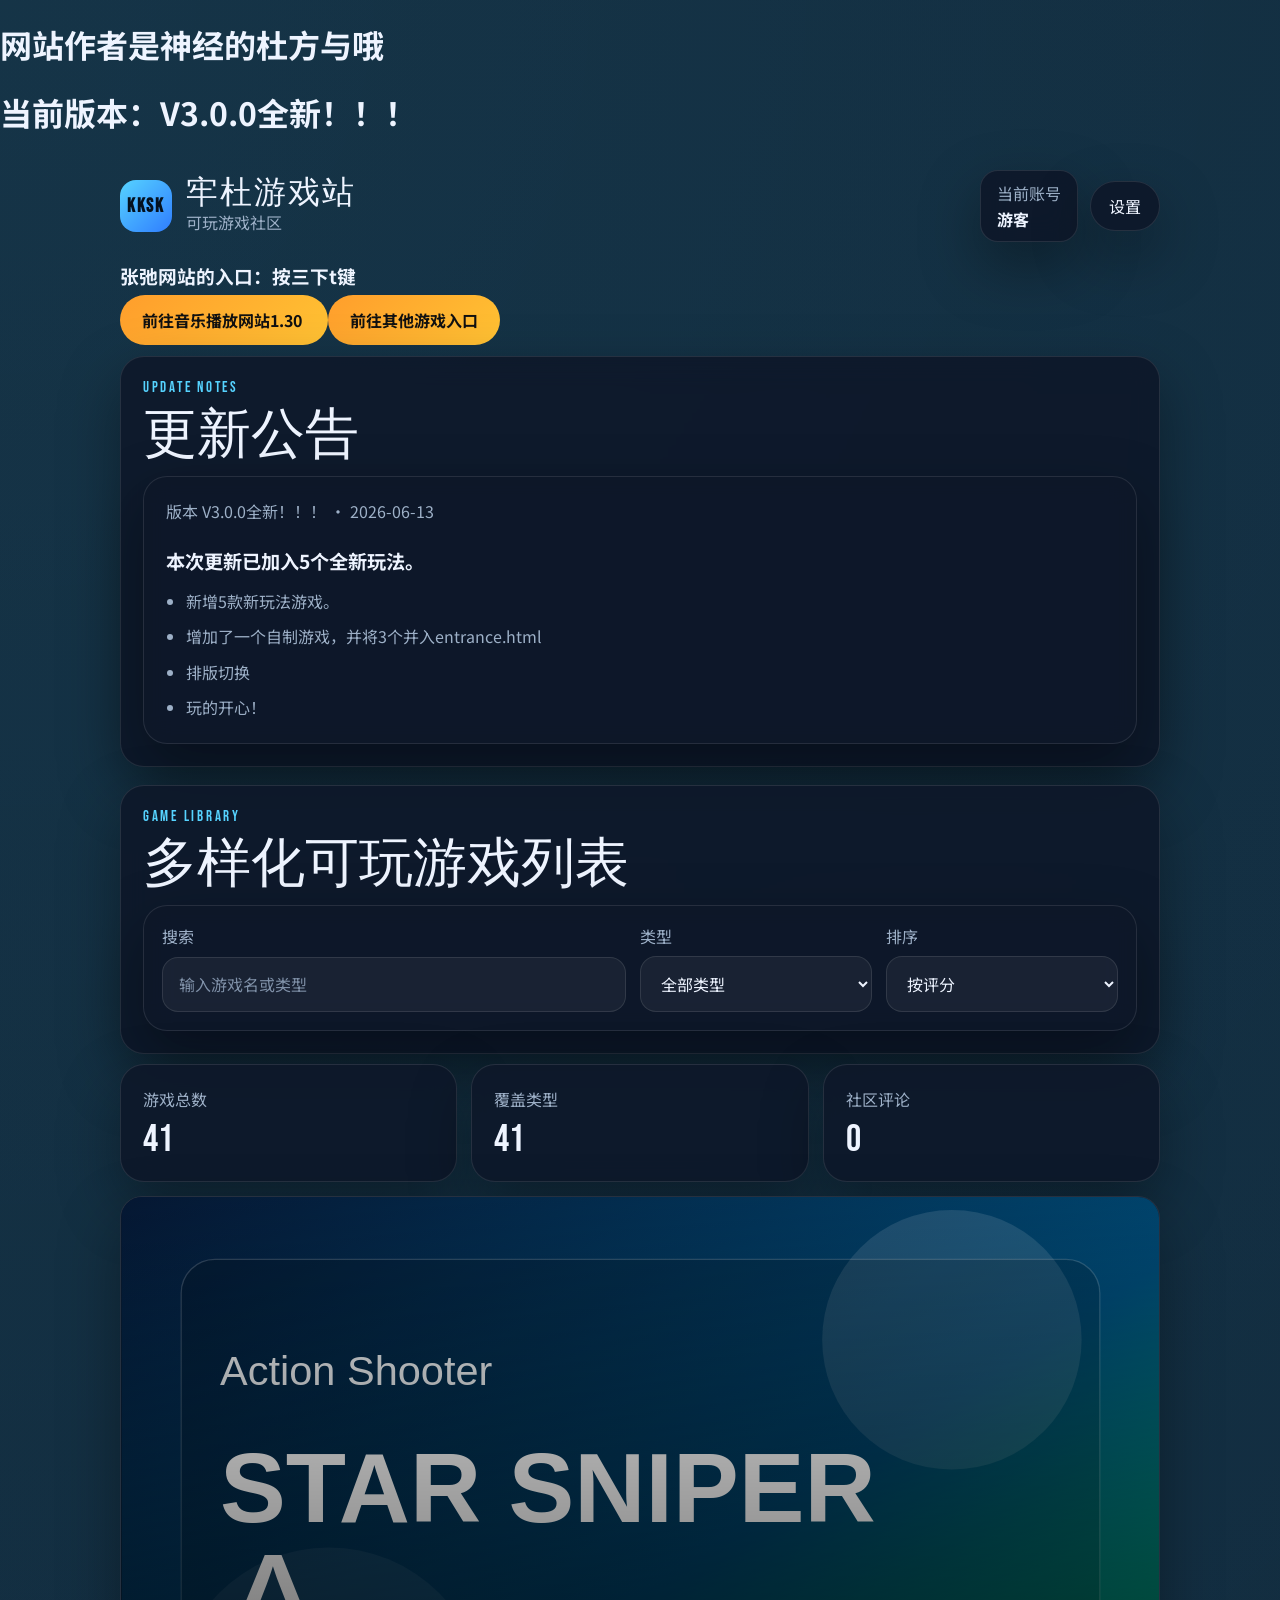
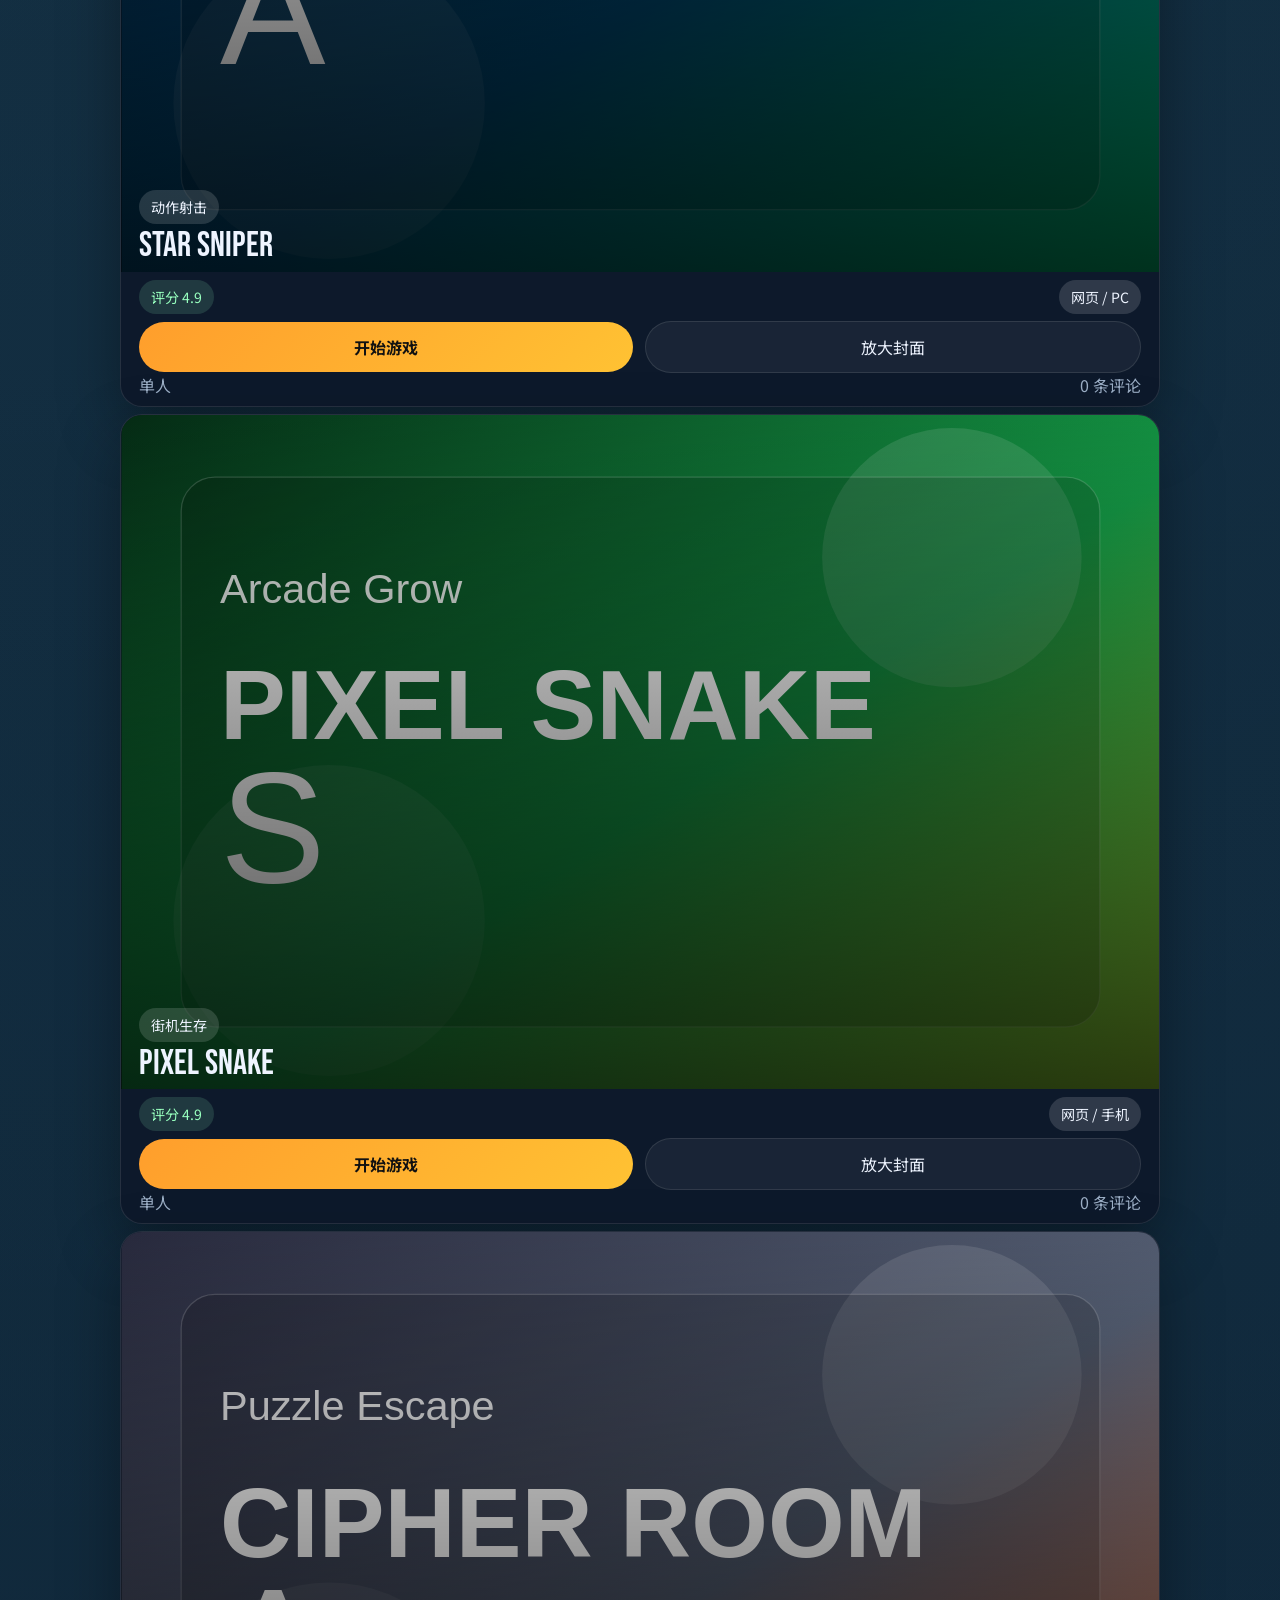
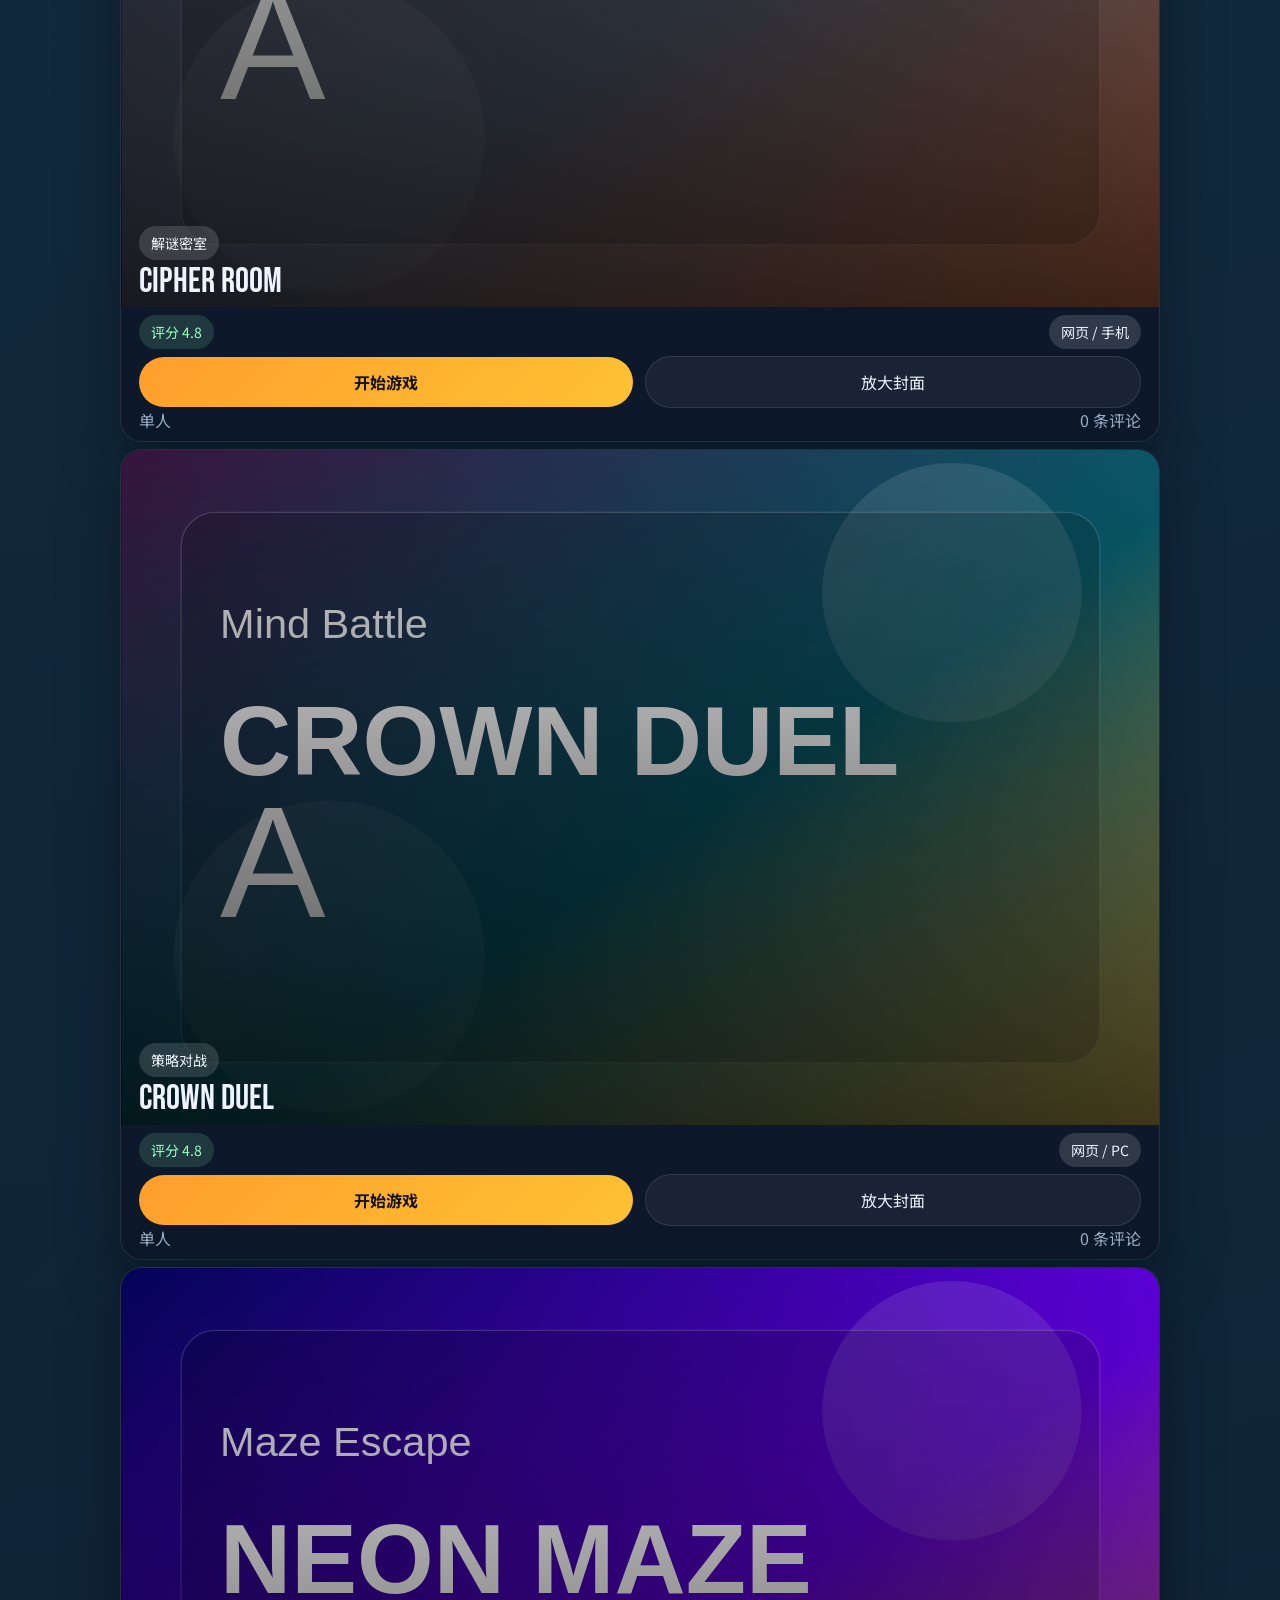
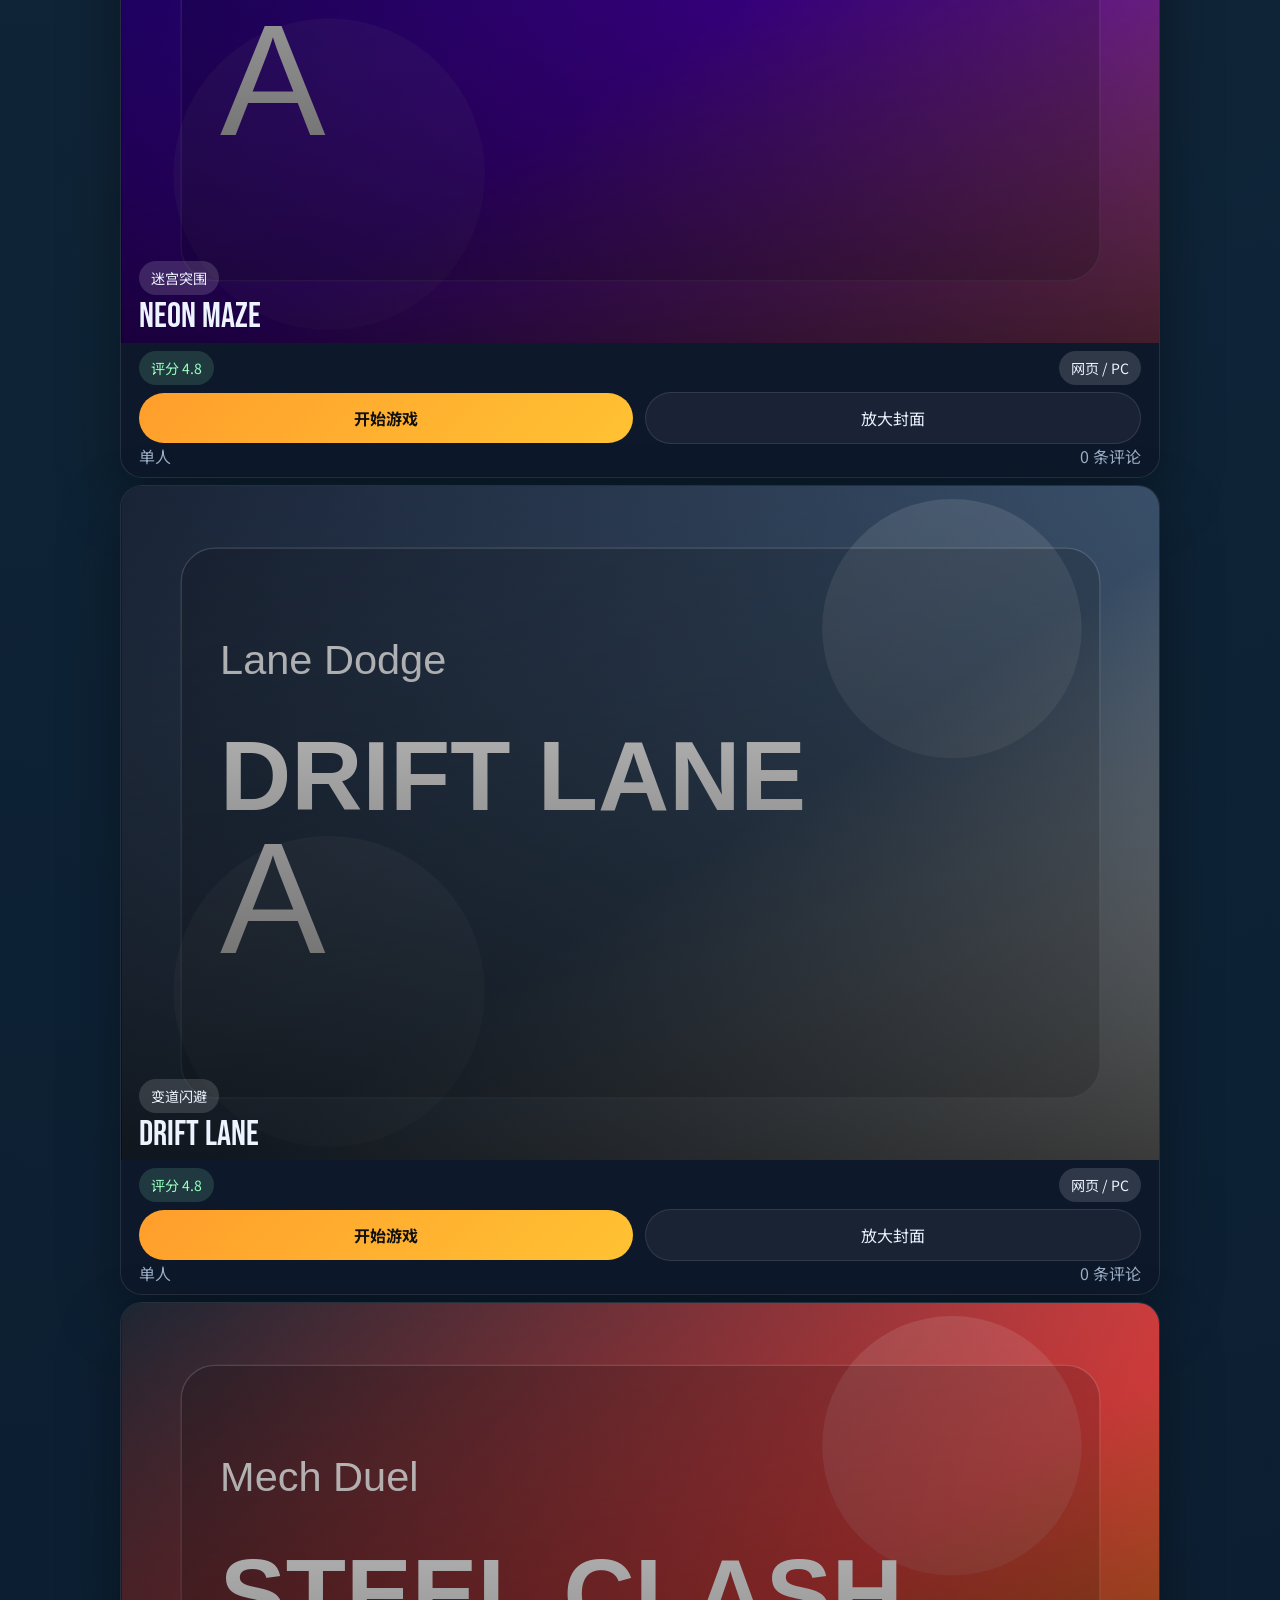
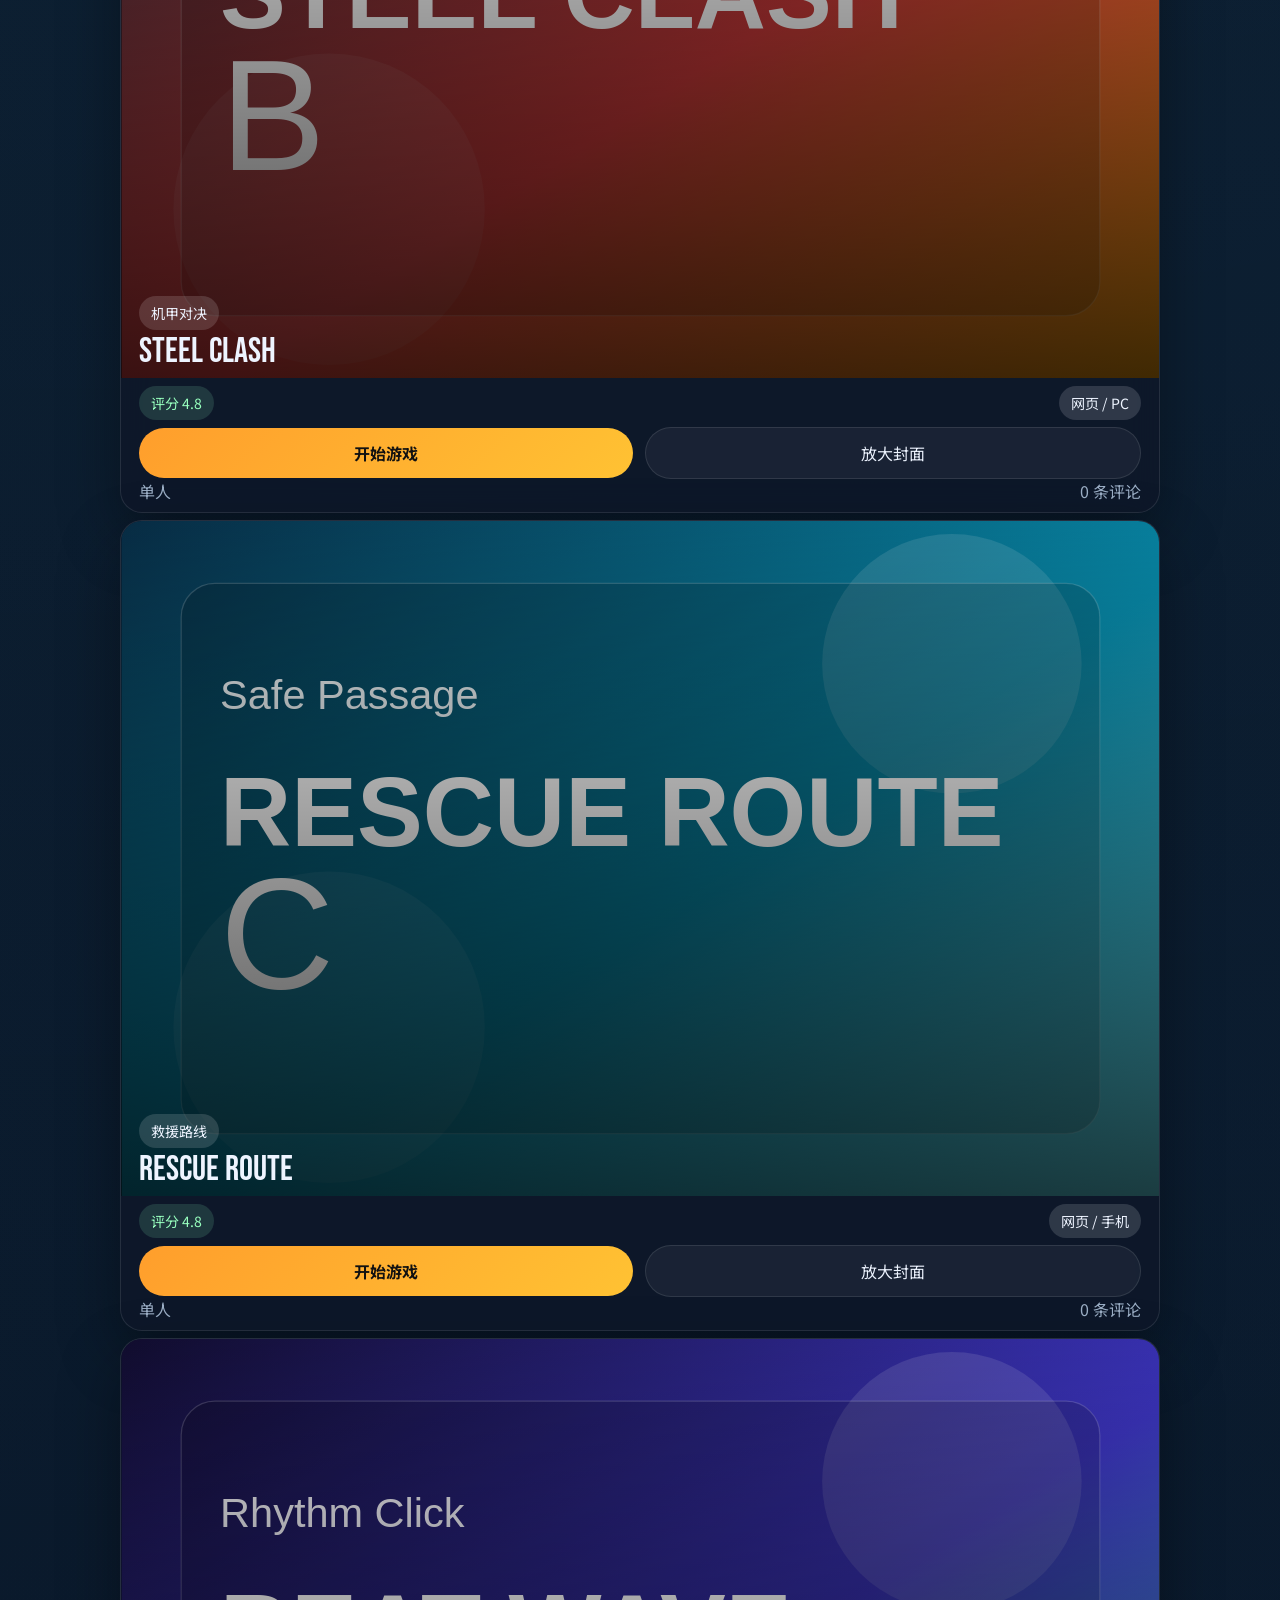
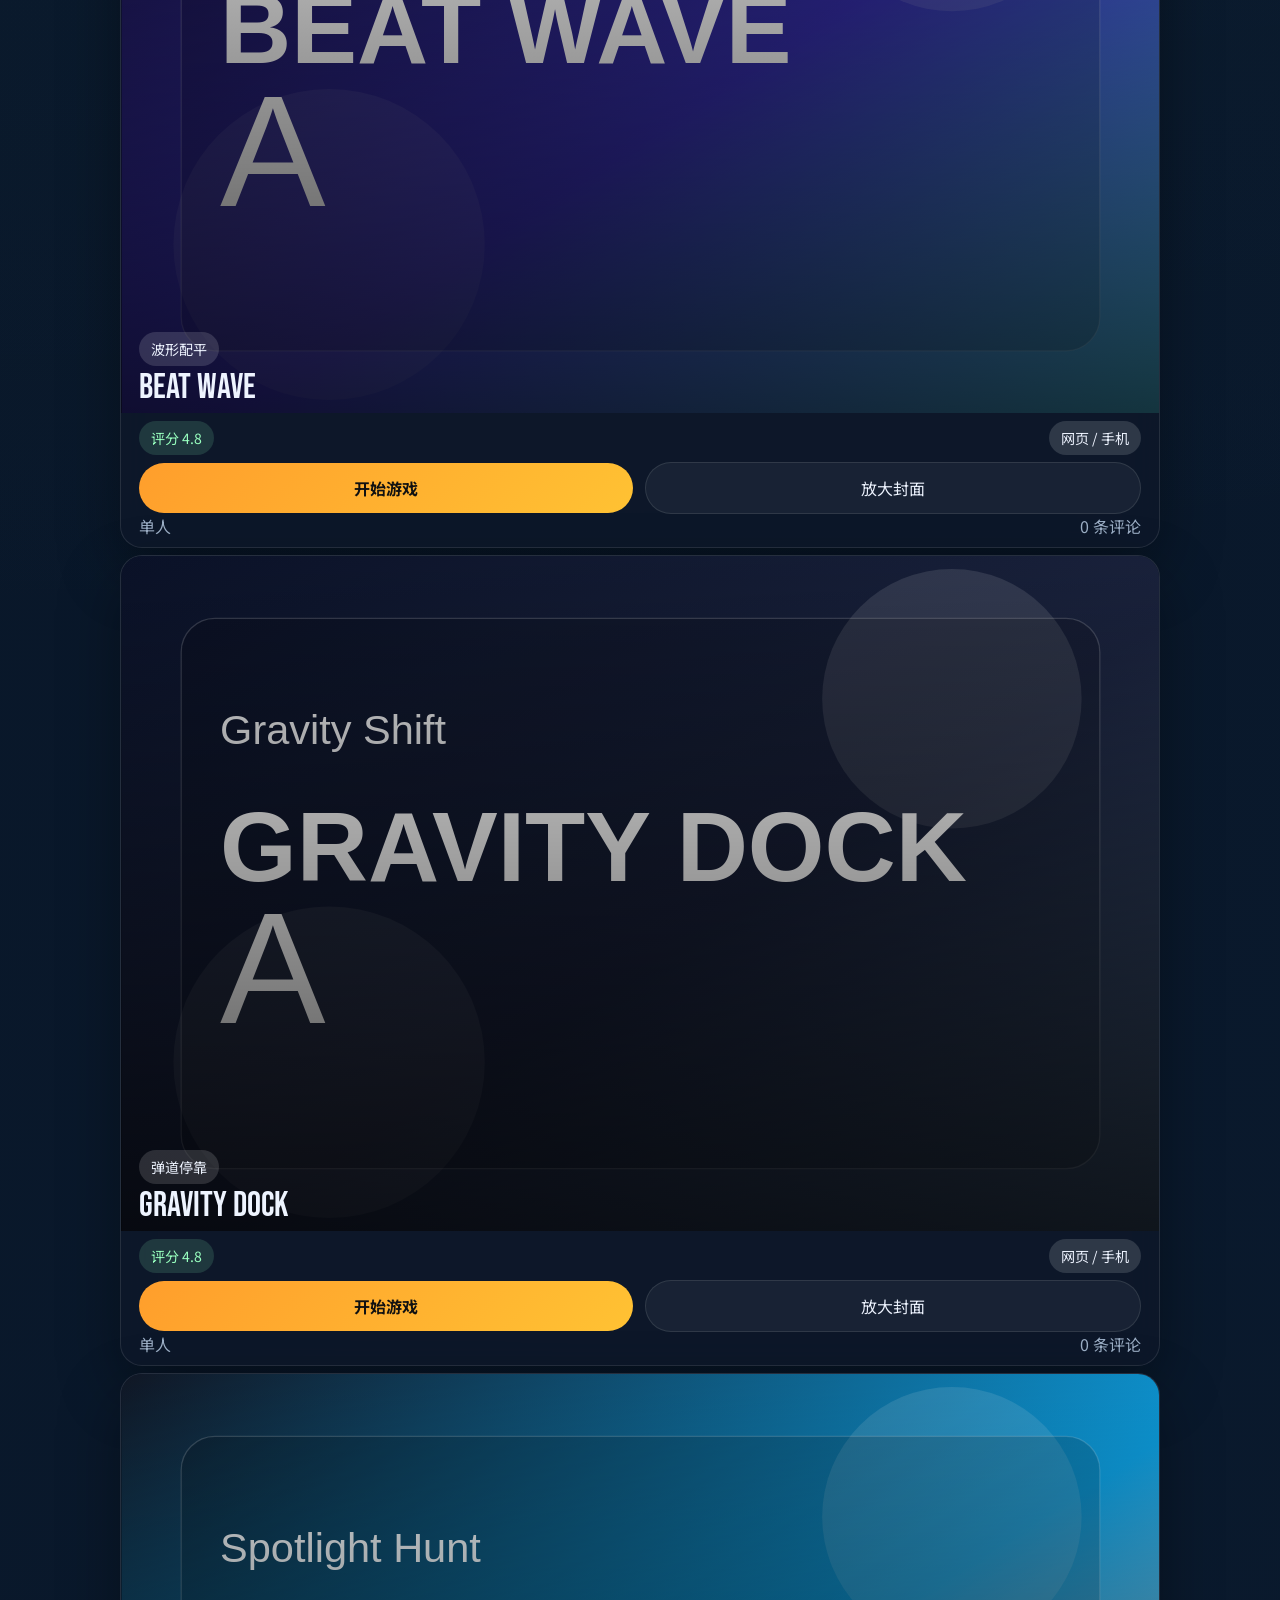
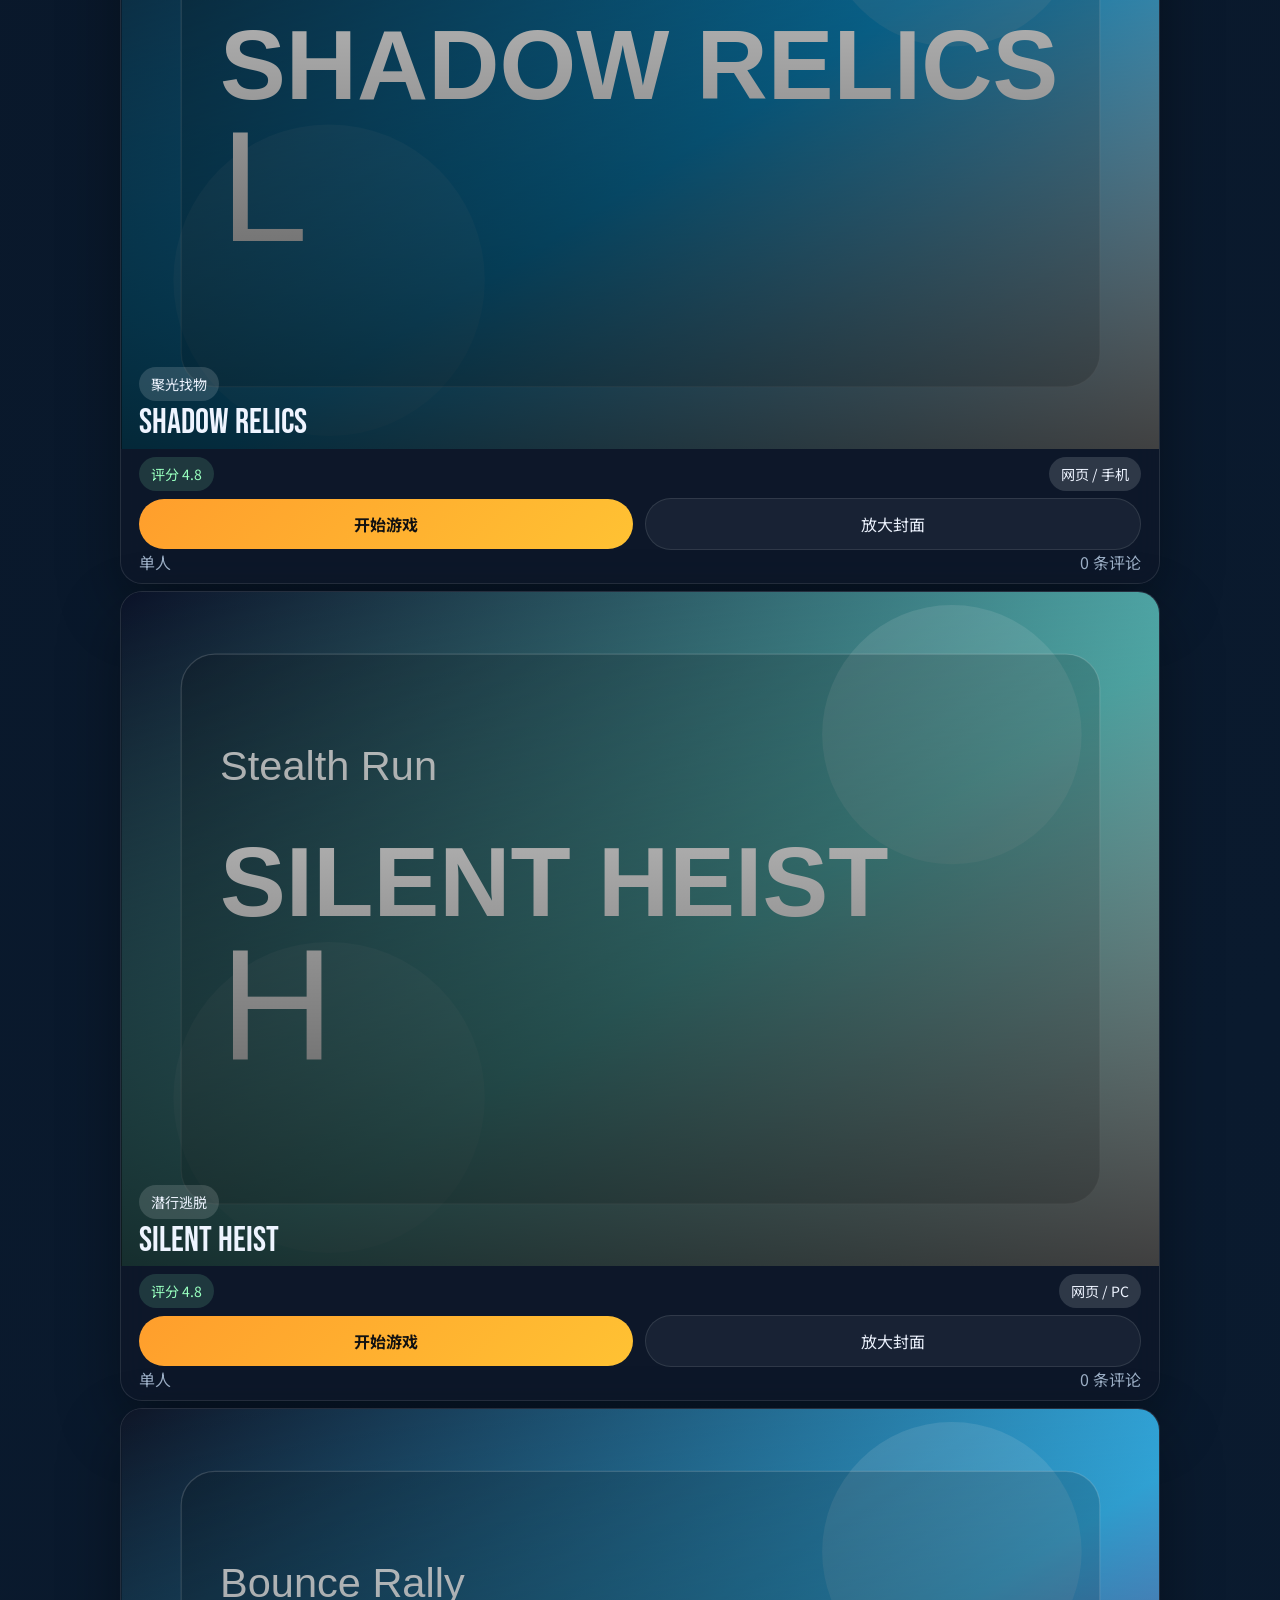
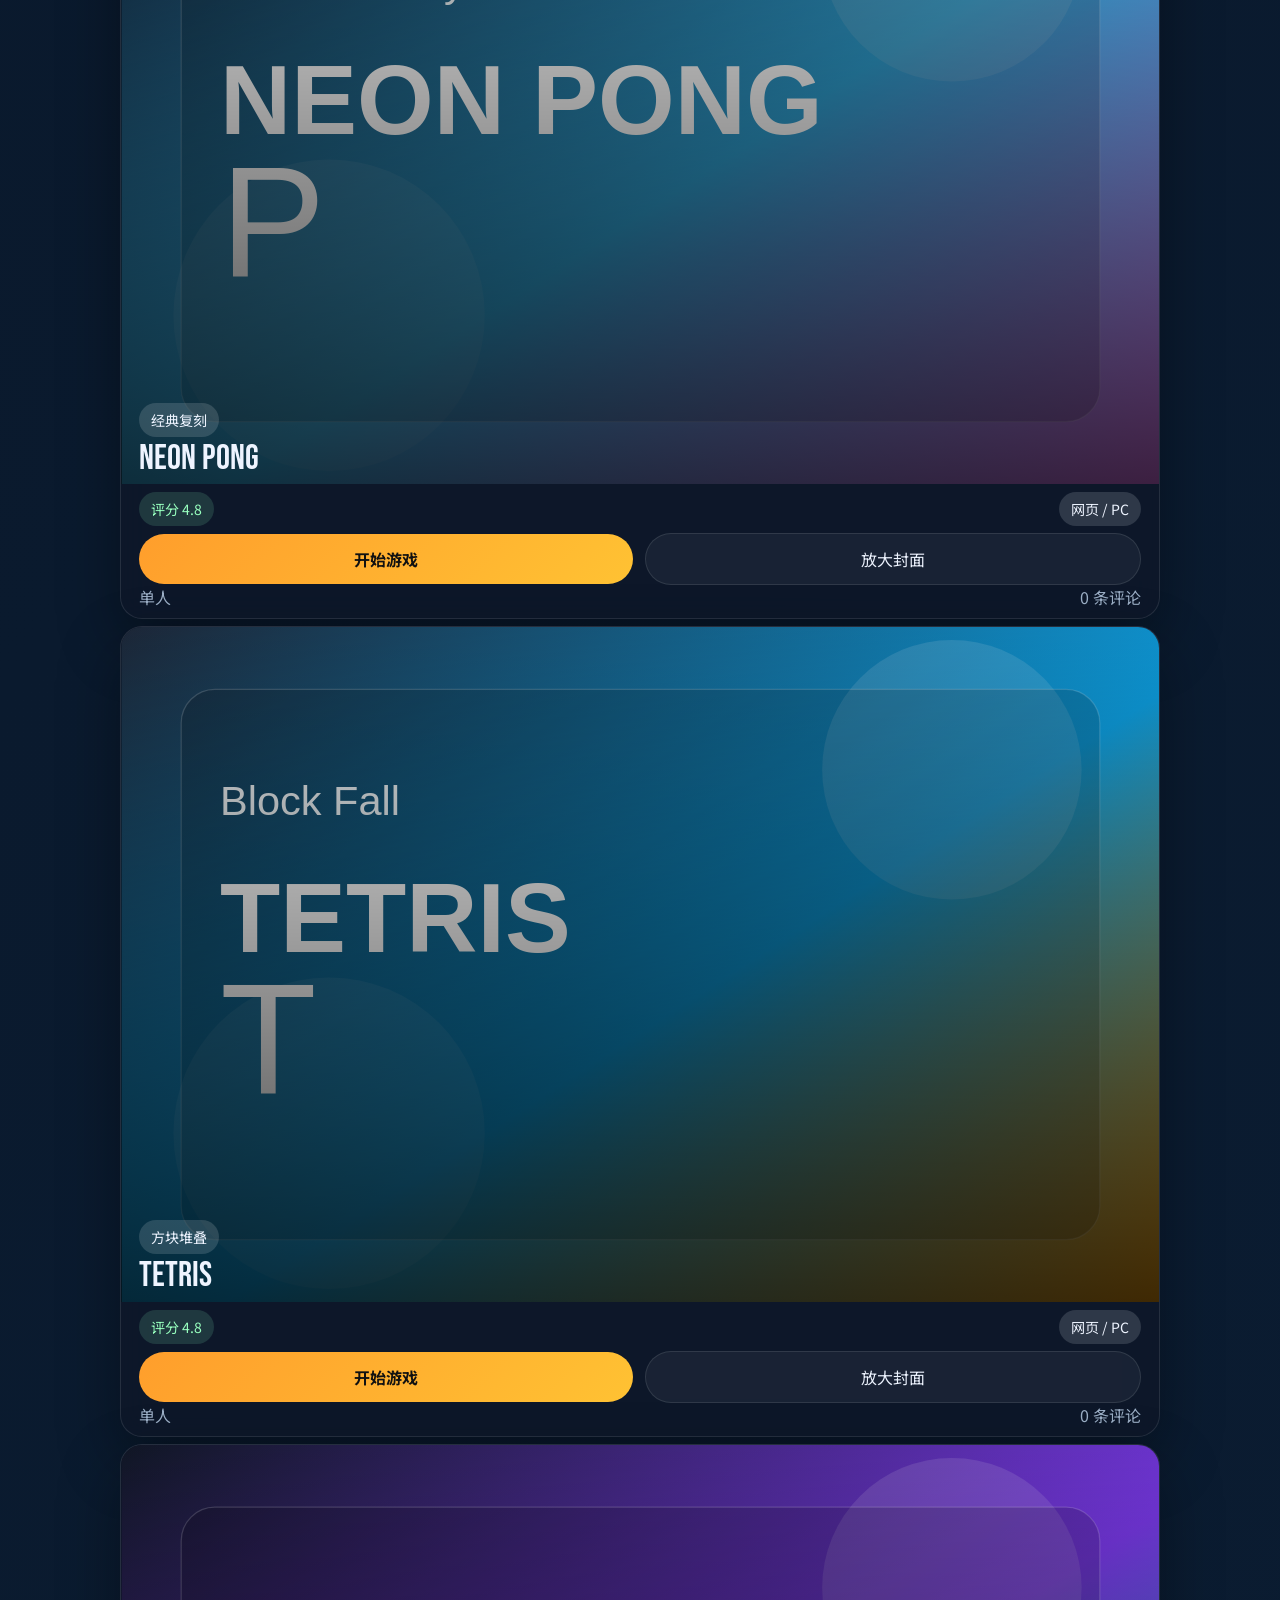
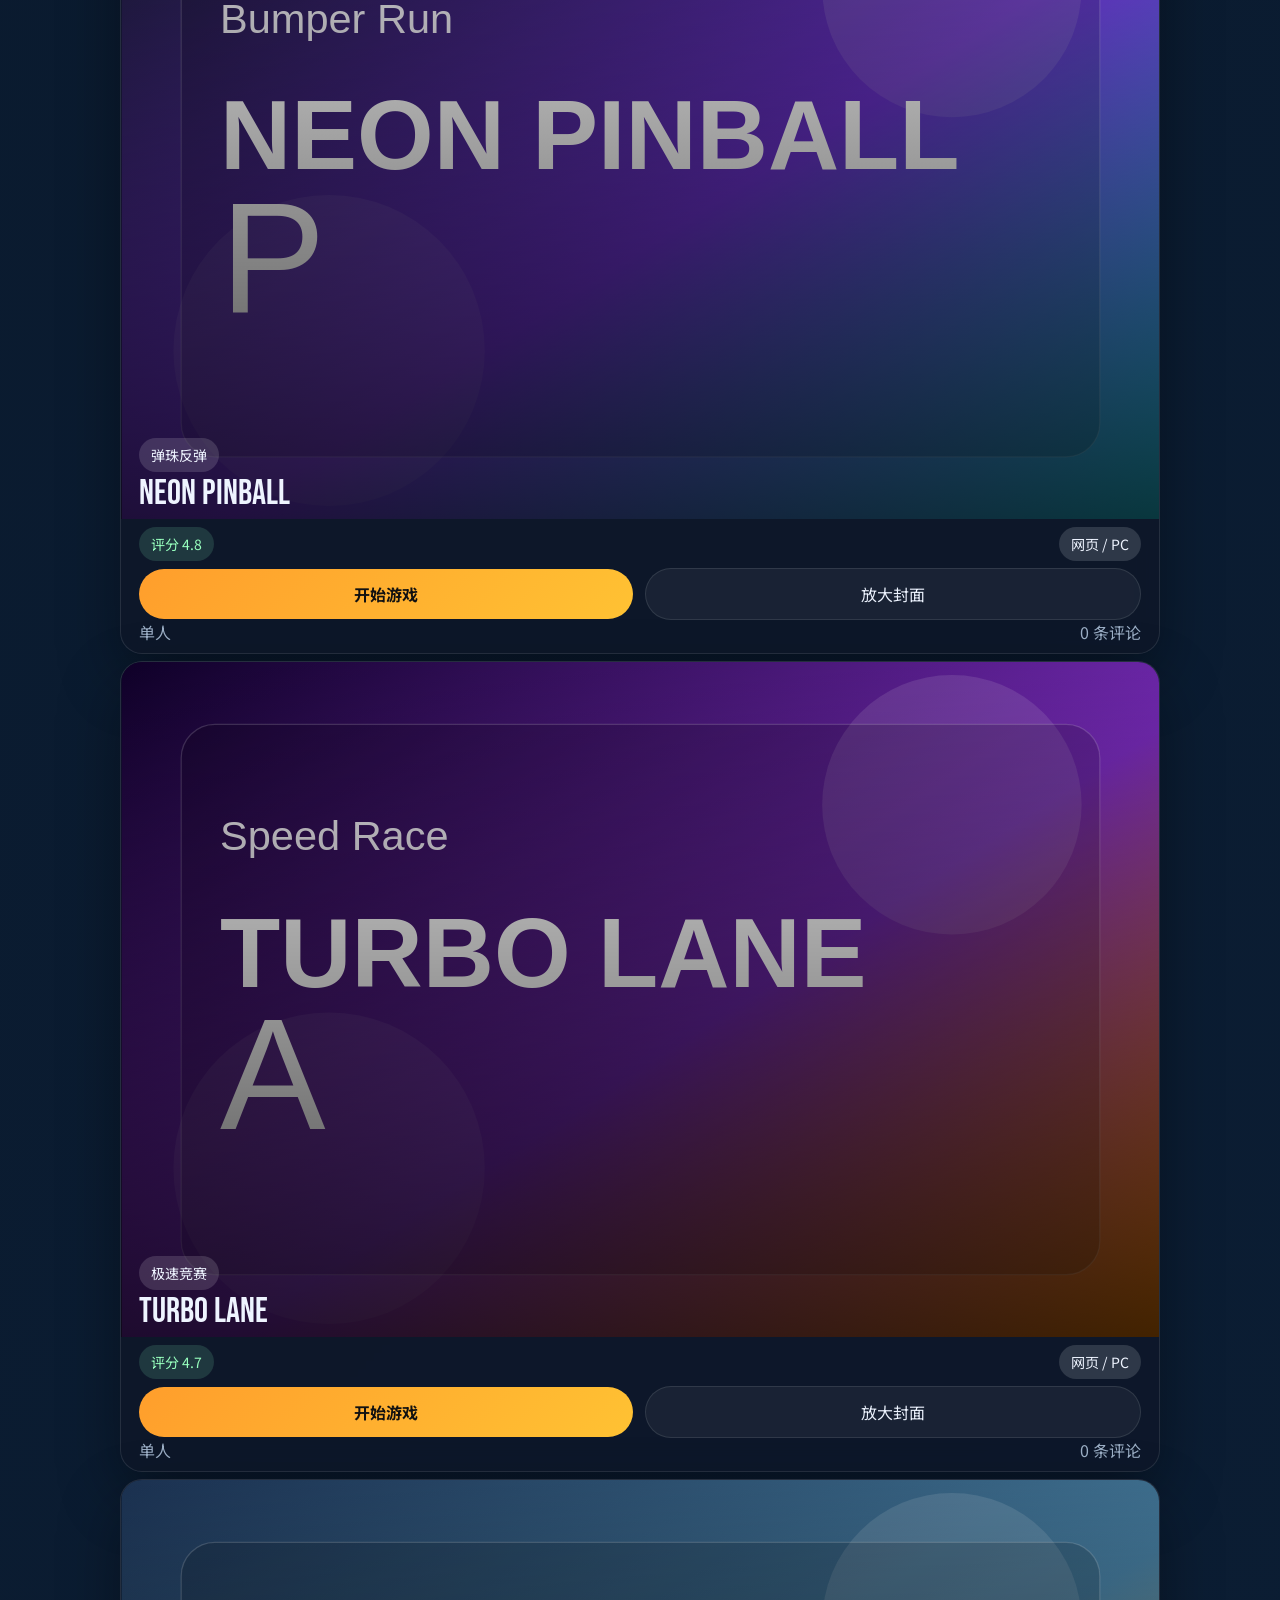
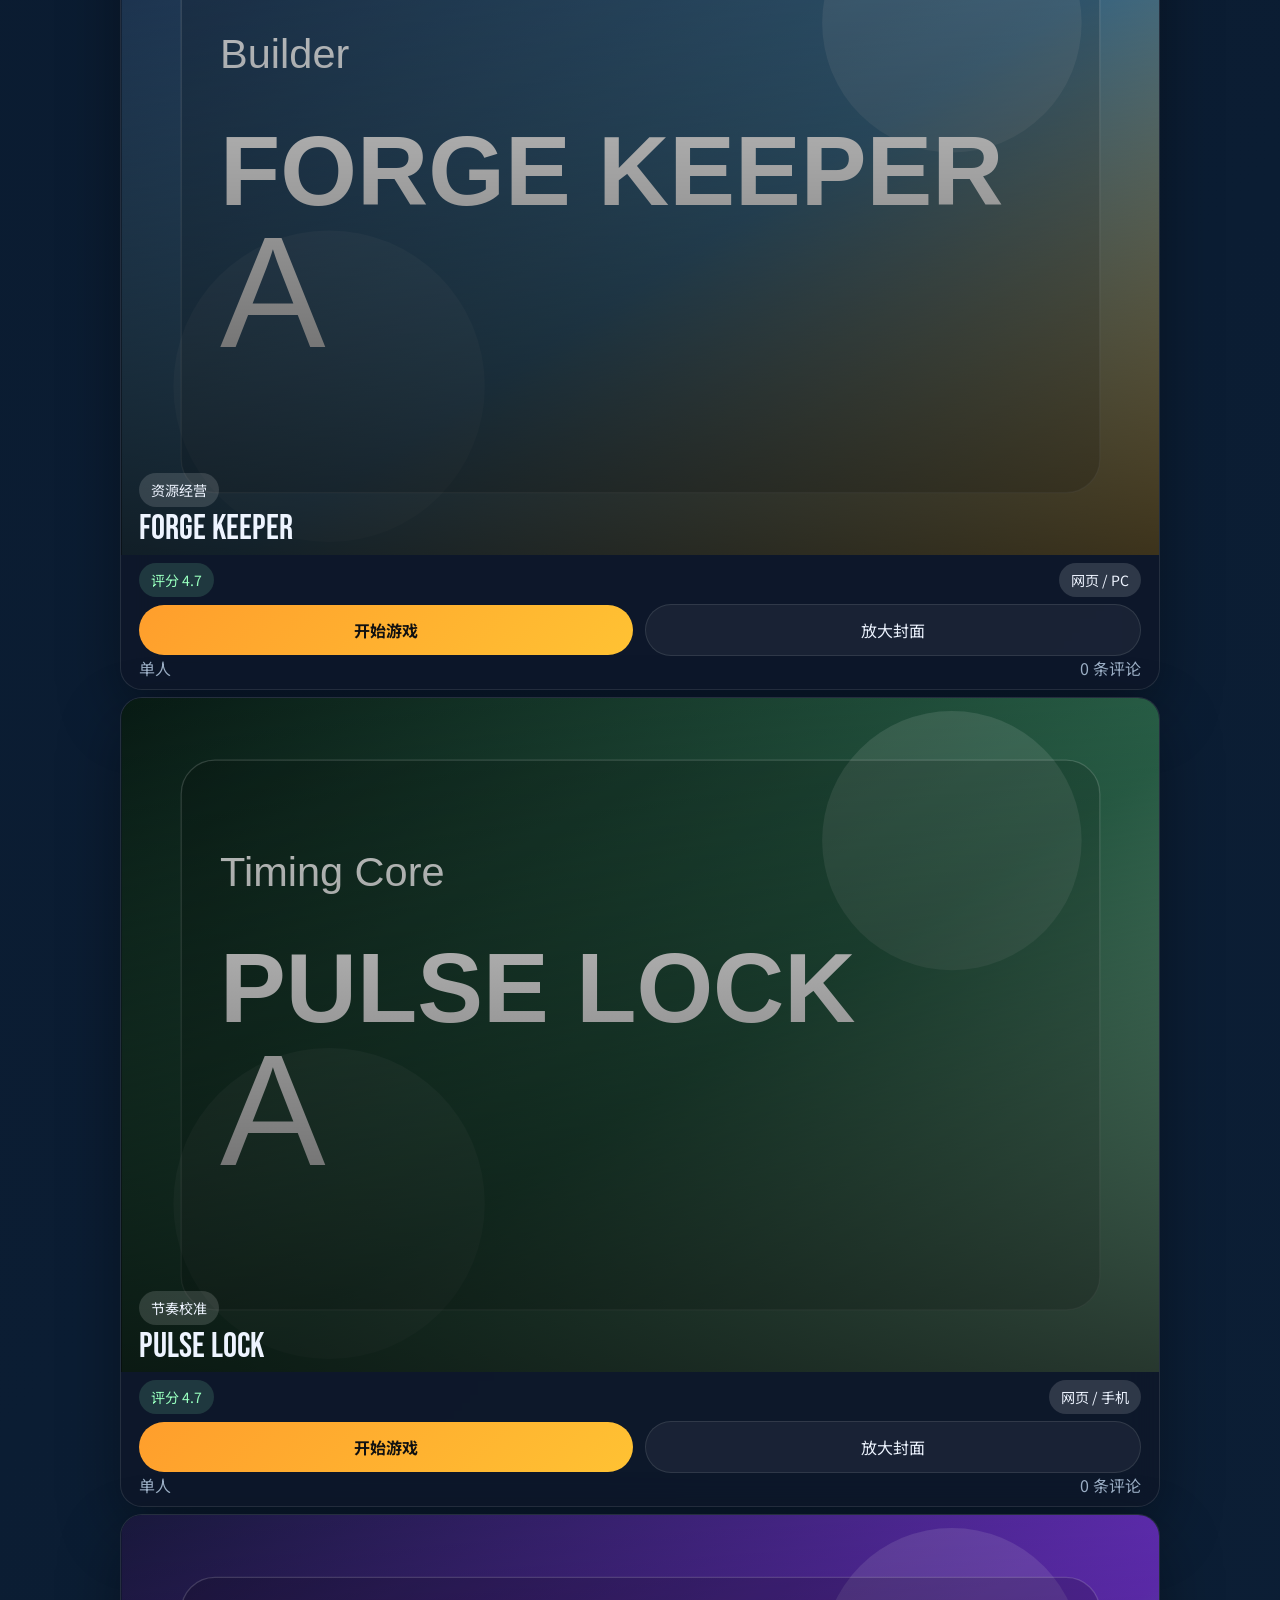
==== commit 16524bc4: "Add files via upload" ====
--- a/index.html
+++ b/index.html
@@ -12,7 +12,7 @@
 </head>
 <body>
   <h1>网站作者是神经的杜方与哦</h1>
-  <h1>当前版本：V2.3.0</h1>
+  <h1>当前版本：V3.0.0全新！！！</h1>
   <div class="page-shell">
     <header class="hero">
       <nav class="topbar">
--- a/styles.css
+++ b/styles.css
@@ -104,18 +104,23 @@
 .page-shell {
   width: min(1040px, calc(100% - 32px));
   margin: 0 auto;
-  padding: 20px 0 48px;
+  padding: 10px 0 24px;
 }
 
 .hero {
-  padding: 8px 0 28px;
+  padding: 4px 0 14px;
 }
 
 .topbar,
 .hero-content,
 .toolbar,
 .stats-grid,
-.game-grid,
+.game-grid {
+  display: grid;
+  gap: 14px;
+  row-gap: 7px;
+}
+
 .detail-layout,
 .detail-meta,
 .comment-head {
@@ -126,7 +131,7 @@
 .topbar {
   grid-template-columns: minmax(0, 1fr) auto;
   align-items: center;
-  margin-bottom: 40px;
+  margin-bottom: 20px;
 }
 
 .top-actions,
@@ -403,7 +408,7 @@
 
 .stats-grid {
   grid-template-columns: repeat(3, minmax(0, 1fr));
-  margin: 20px 0 28px;
+  margin: 10px 0 14px;
 }
 
 .stat-card strong {
@@ -421,7 +426,7 @@
 
 .game-banner {
   position: relative;
-  min-height: 180px;
+  min-height: 90px;
   overflow: hidden;
 }
 
@@ -434,14 +439,14 @@
 
 .game-banner-content {
   position: absolute;
-  inset: auto 18px 18px 18px;
+  inset: auto 18px 9px 18px;
   z-index: 1;
 }
 
 .cover-image {
   width: 100%;
   height: 100%;
-  min-height: 180px;
+  min-height: 90px;
   object-fit: cover;
 }
 
@@ -450,12 +455,12 @@
 }
 
 .game-banner h3 {
-  margin: 10px 0 0;
+  margin: 5px 0 0;
   font: 400 2.2rem/0.95 "Bebas Neue", sans-serif;
 }
 
 .game-body {
-  padding: 16px 18px 18px;
+  padding: 8px 18px 9px;
 }
 
 .game-topline,
@@ -491,7 +496,7 @@
 
 
 .card-actions {
-  margin-top: 14px;
+  margin-top: 7px;
 }
 
 .card-actions .button {
@@ -531,6 +536,7 @@
   gap: 8px;
   margin-top: 10px;
 }
+
 
 .mines-cell,
 .sokoban-cell,
@@ -544,12 +550,17 @@
   border: 0;
   border-radius: 18px;
   font: 700 1rem/1 "Noto Sans SC", sans-serif;
+}
+
 .mines-cell,
 .connect-drop {
   appearance: none;
   cursor: pointer;
 }
 
+.mines-cell,
+.sokoban-cell,
+.merge-cell {
   aspect-ratio: 1;
   min-height: 64px;
   background: var(--surface-mid);
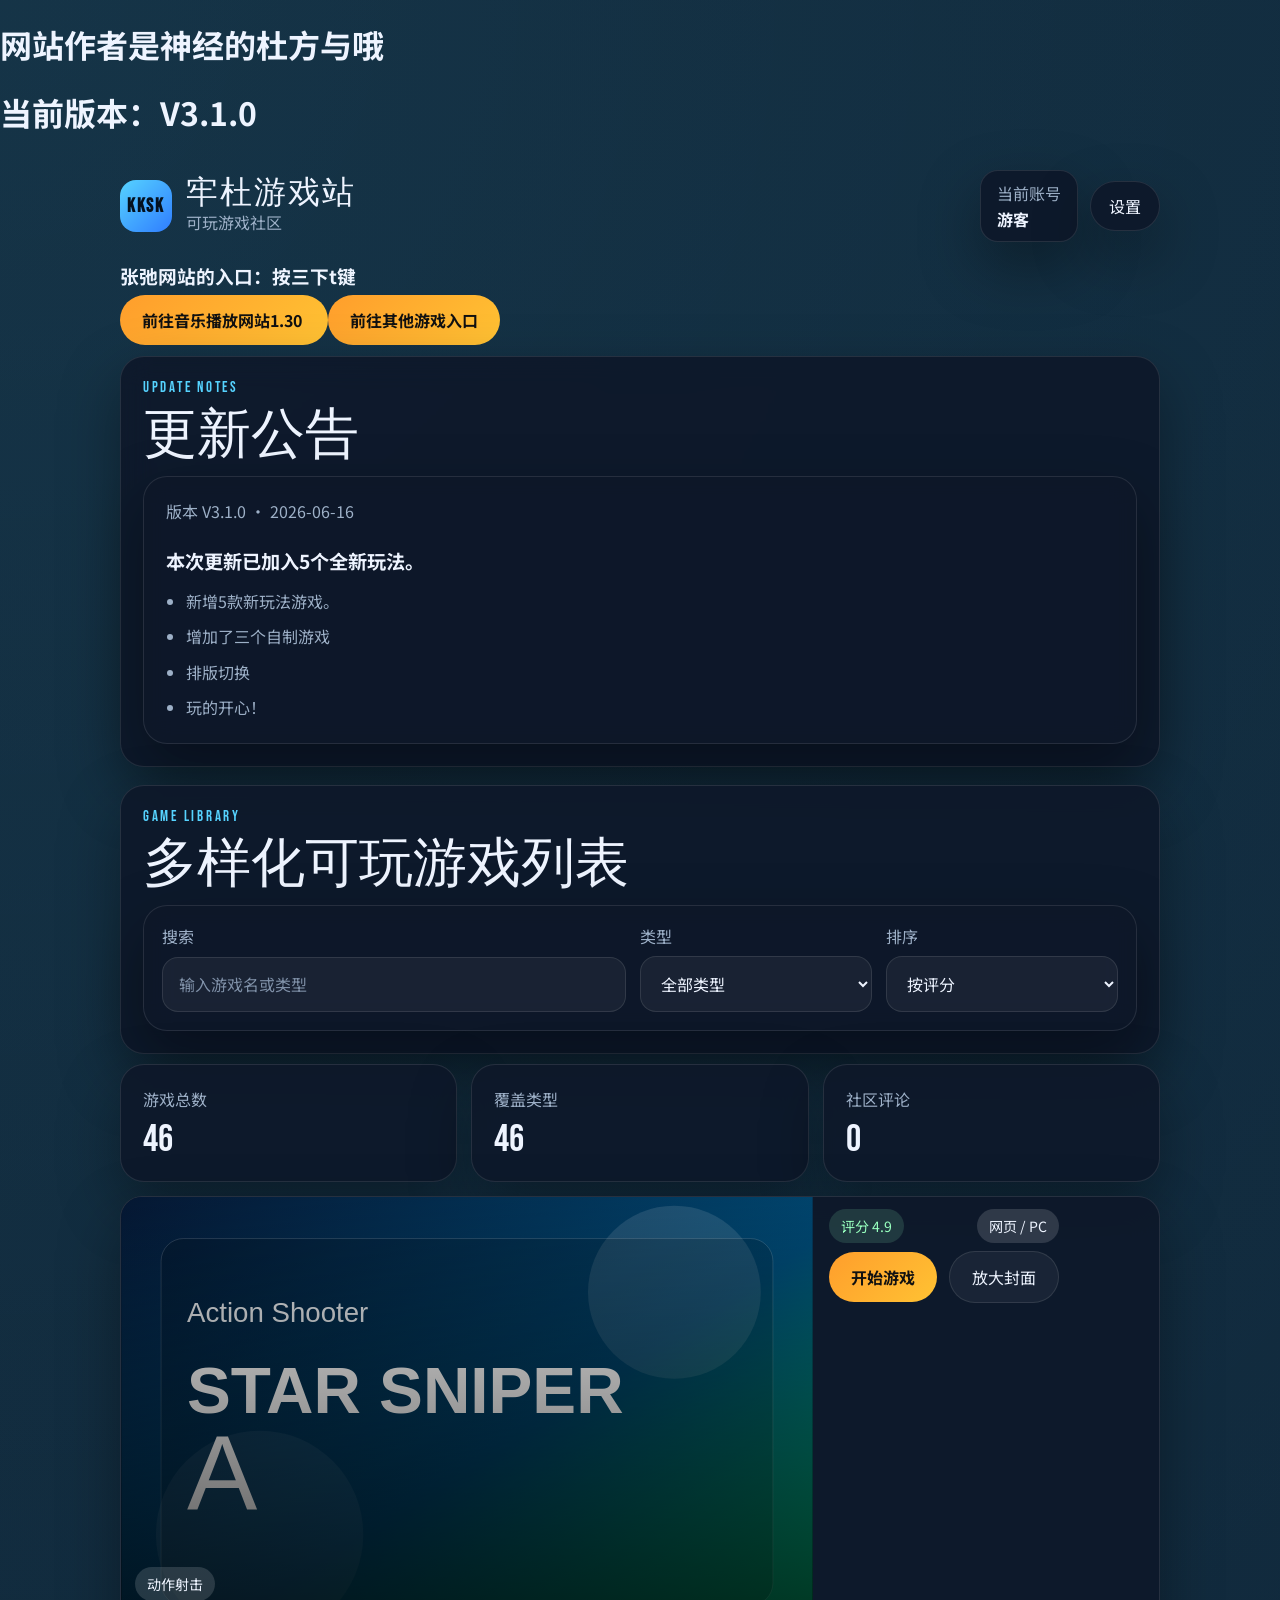
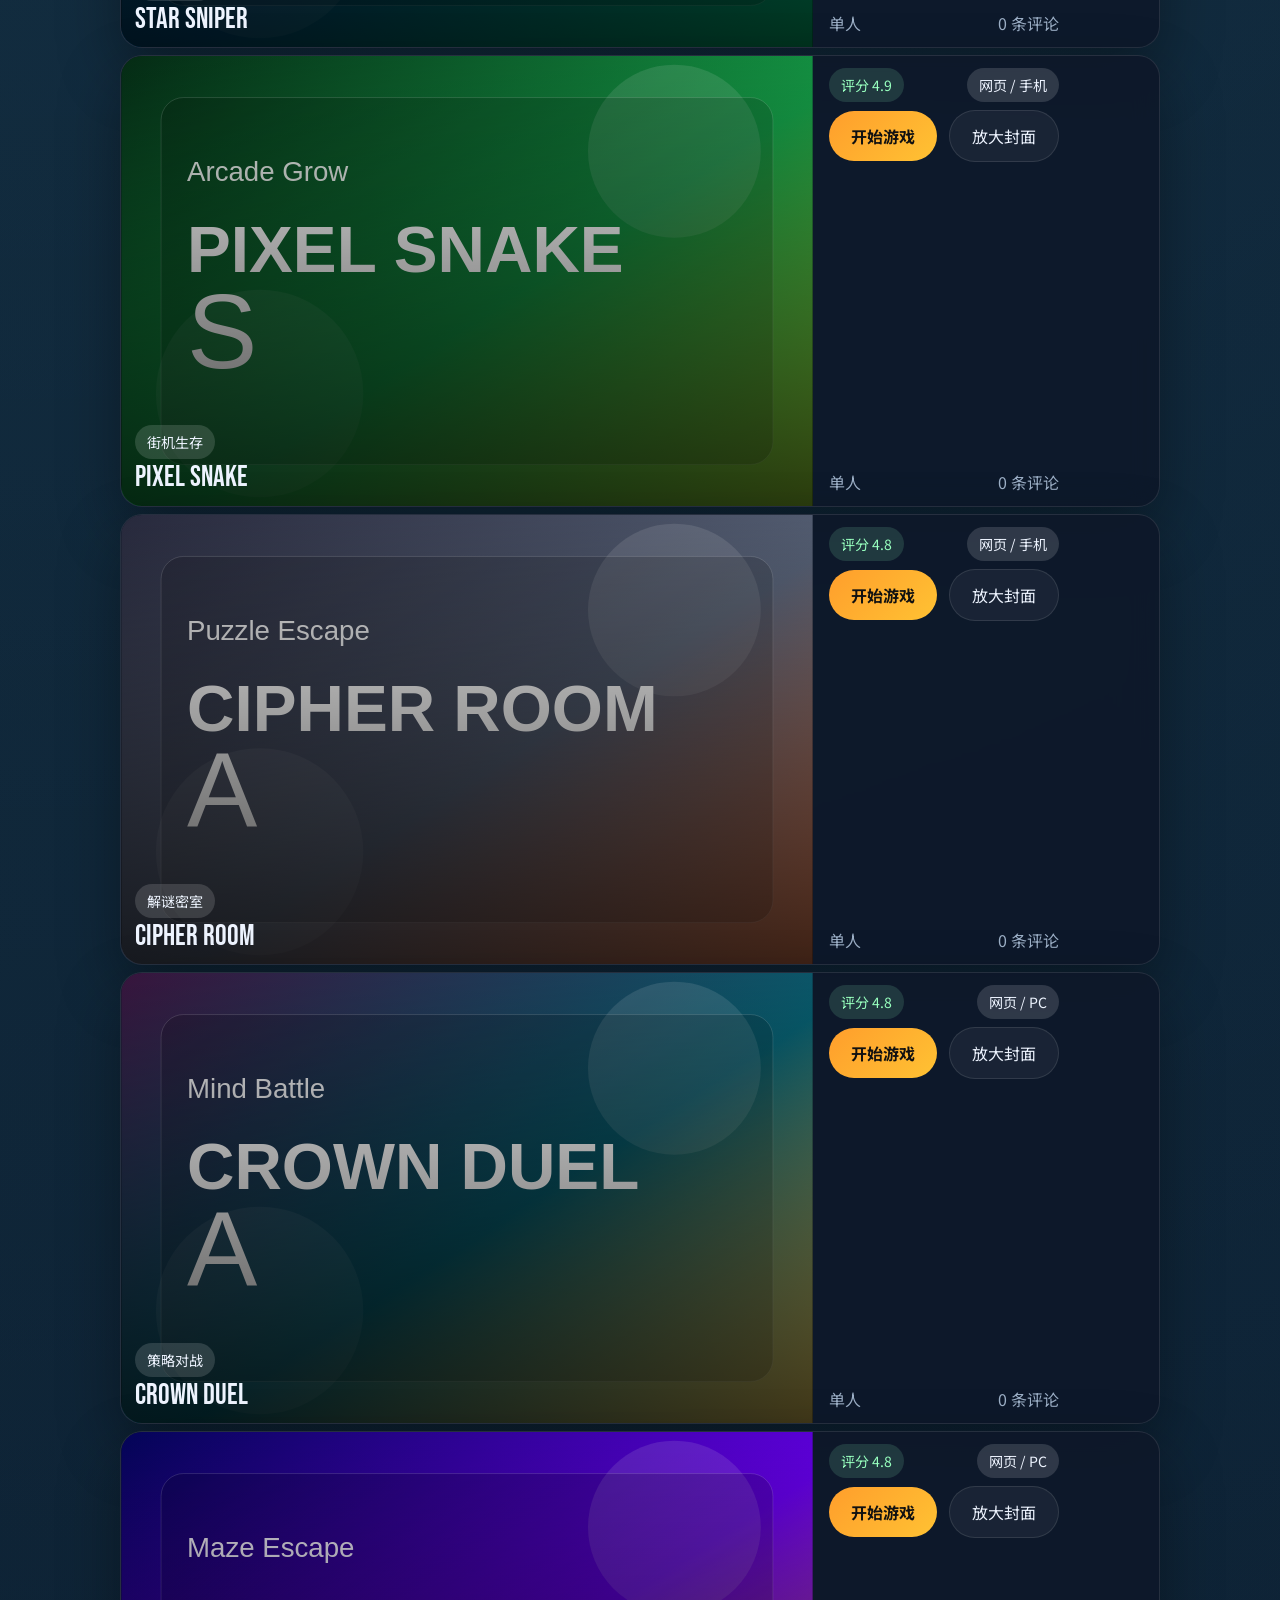
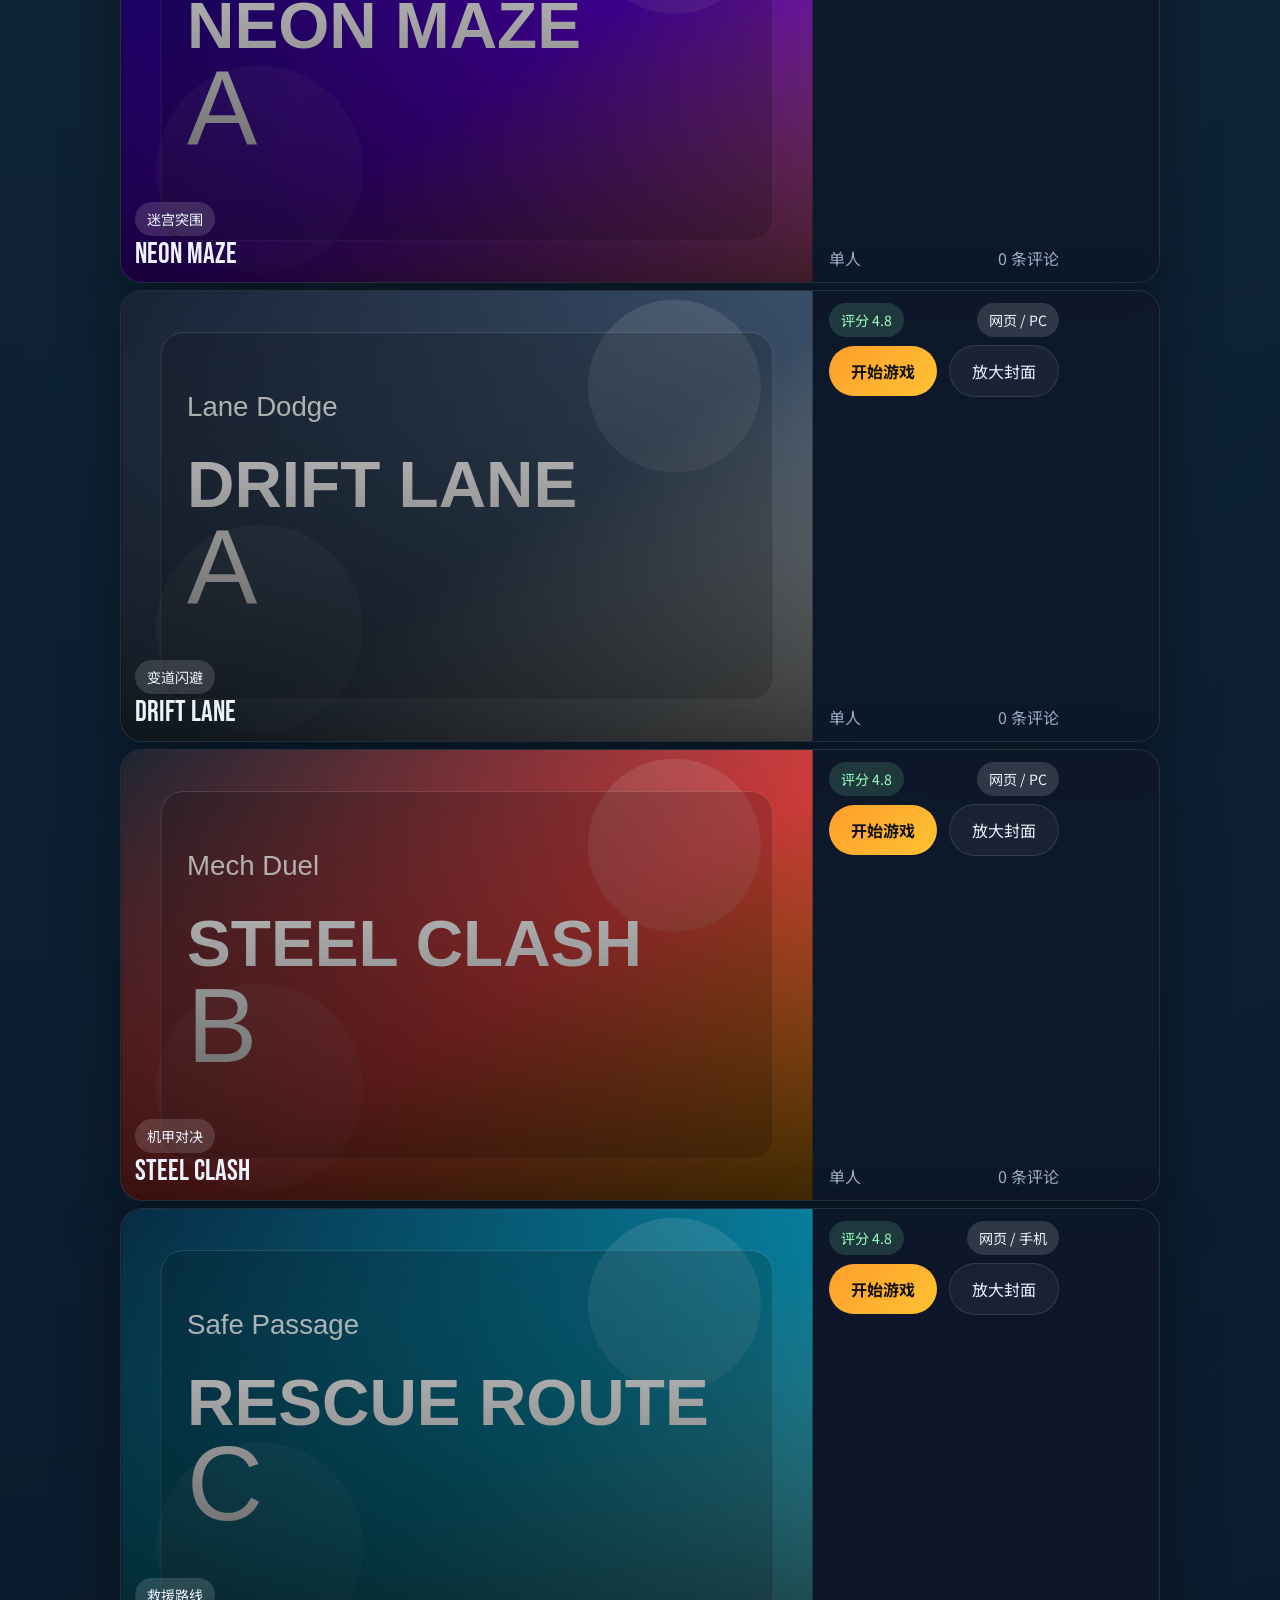
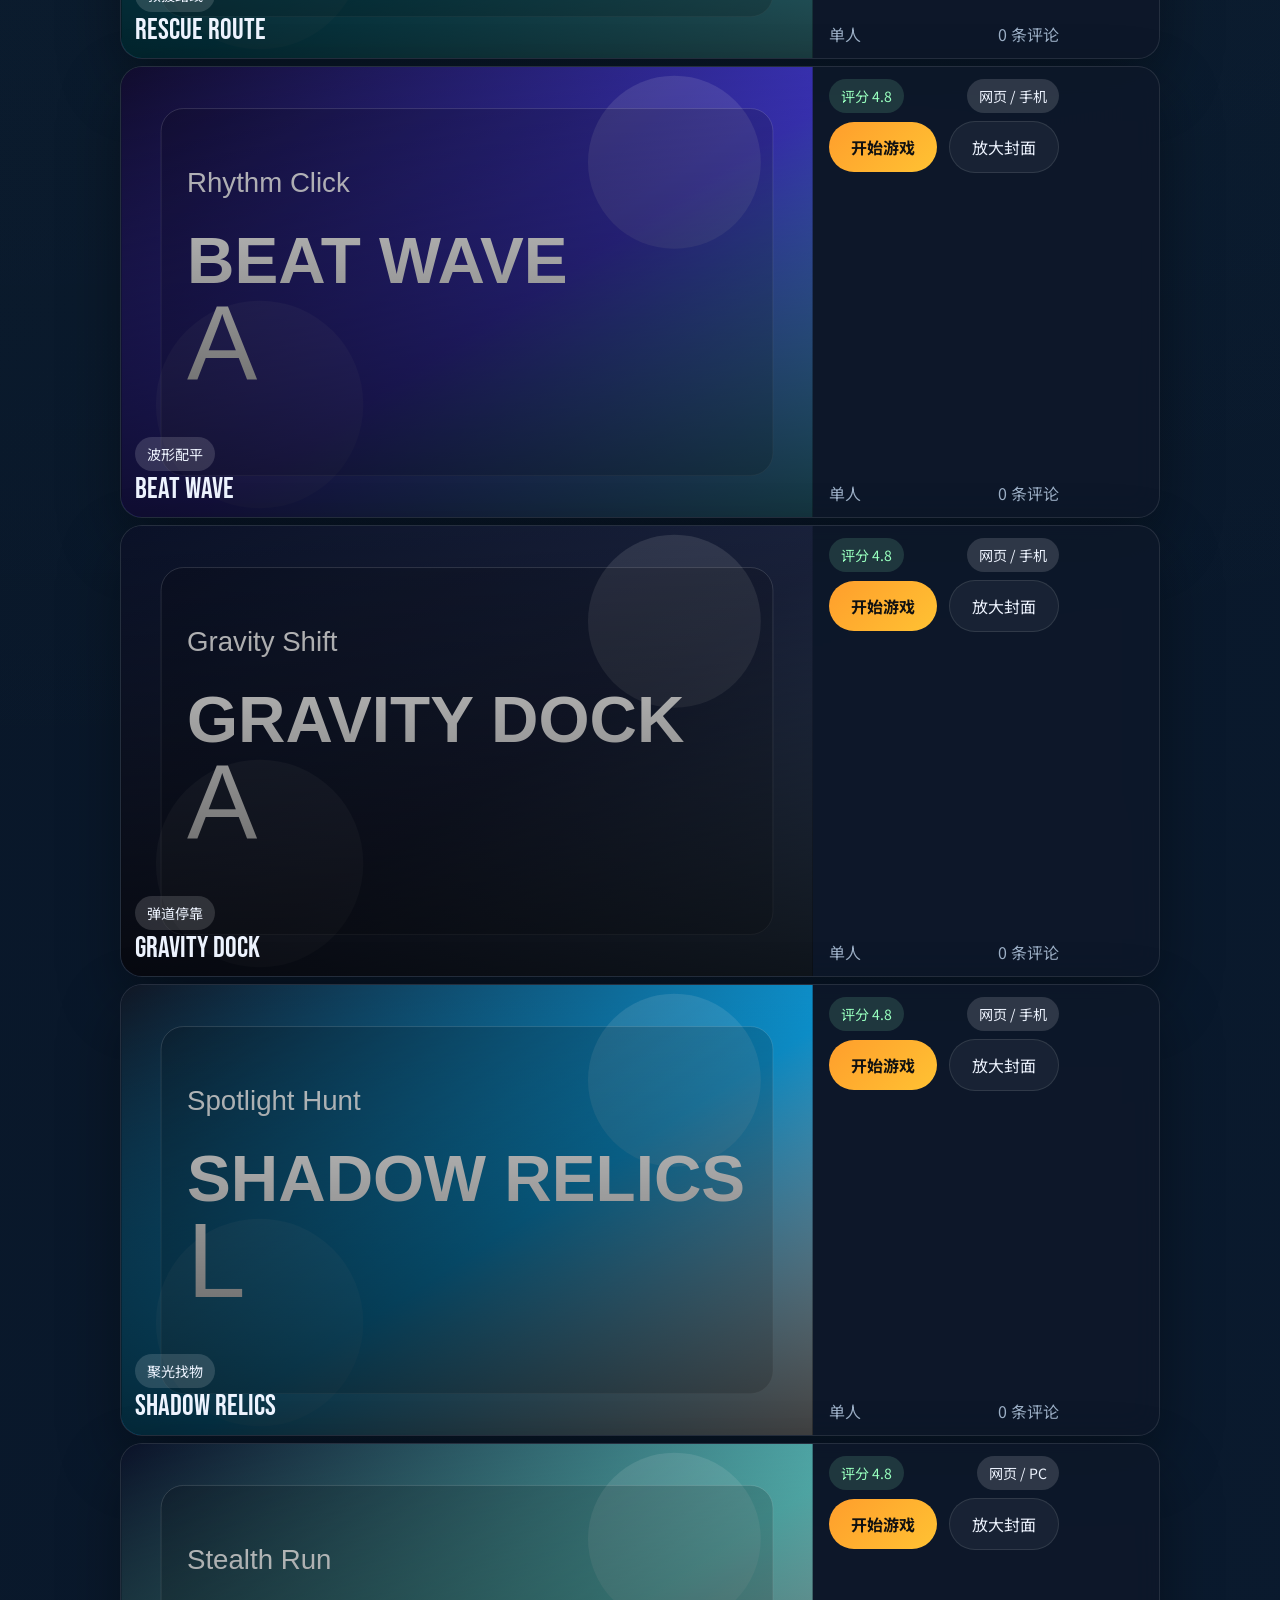
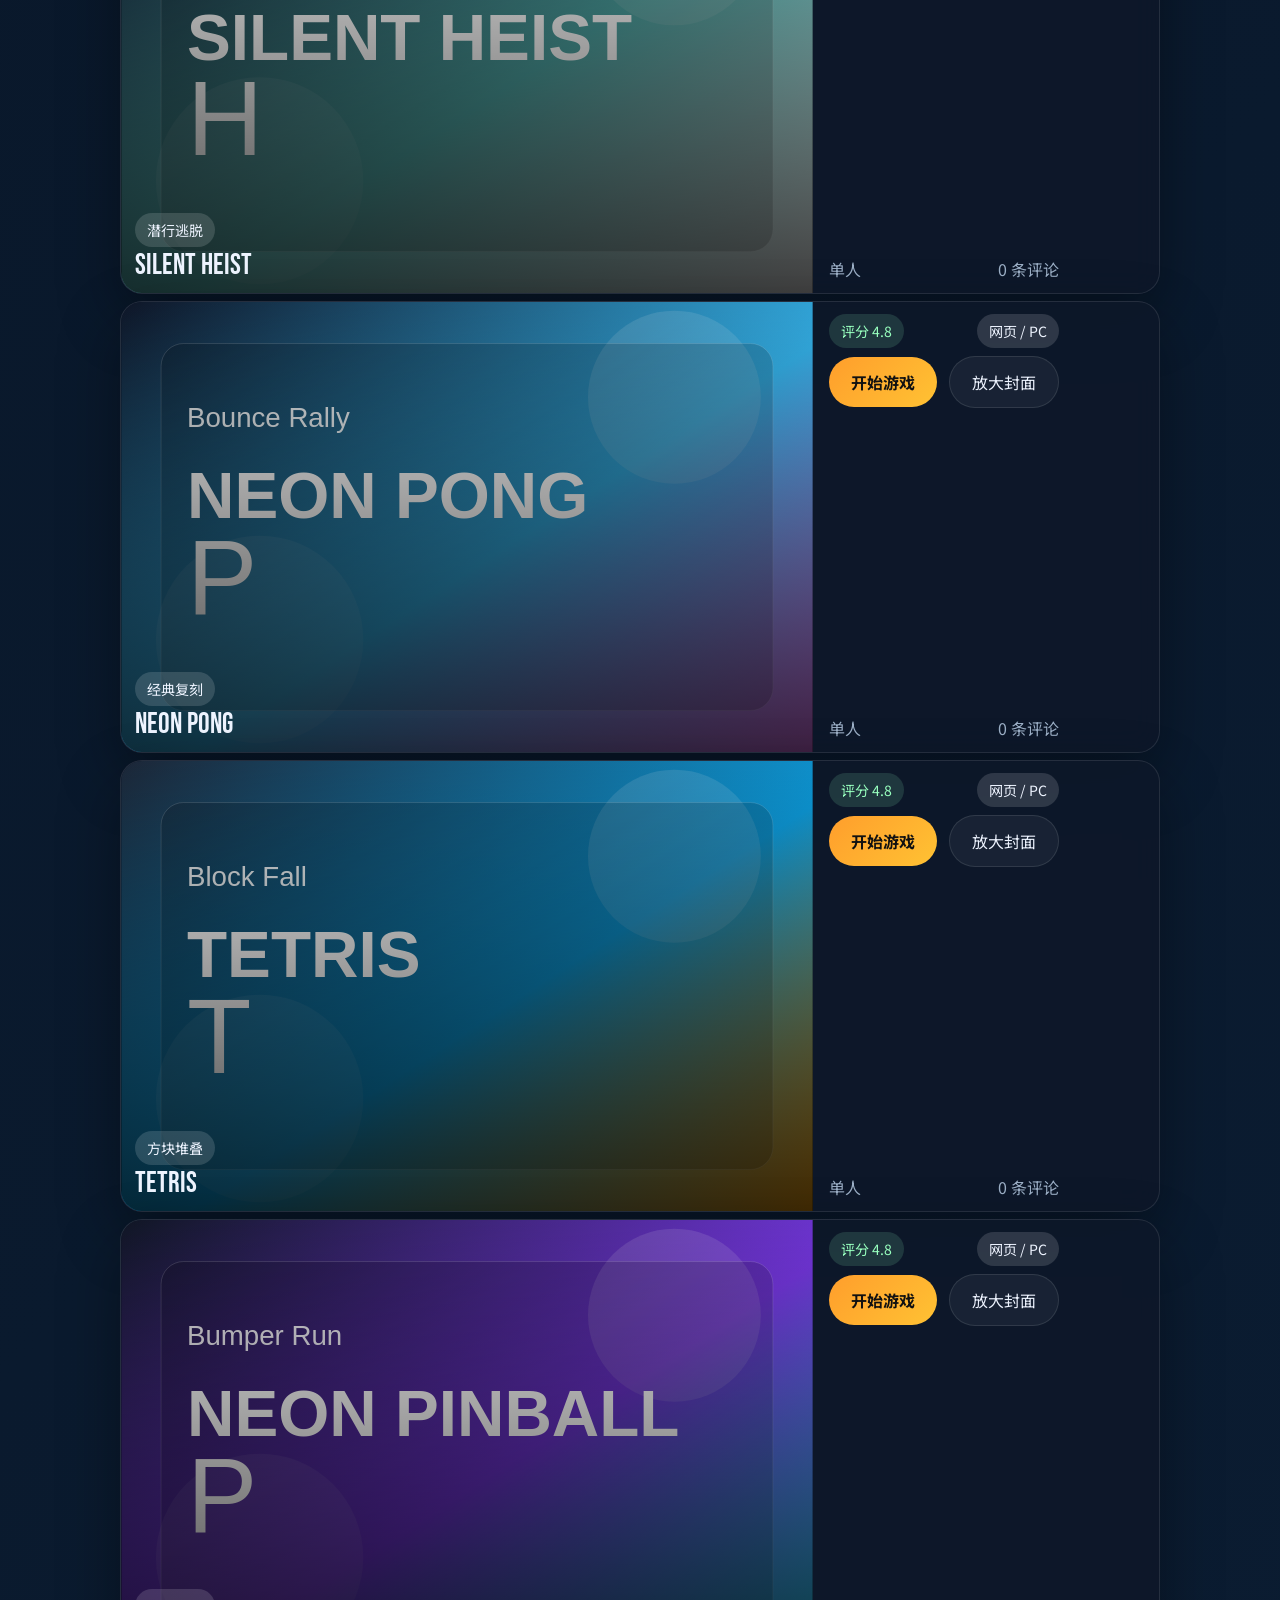
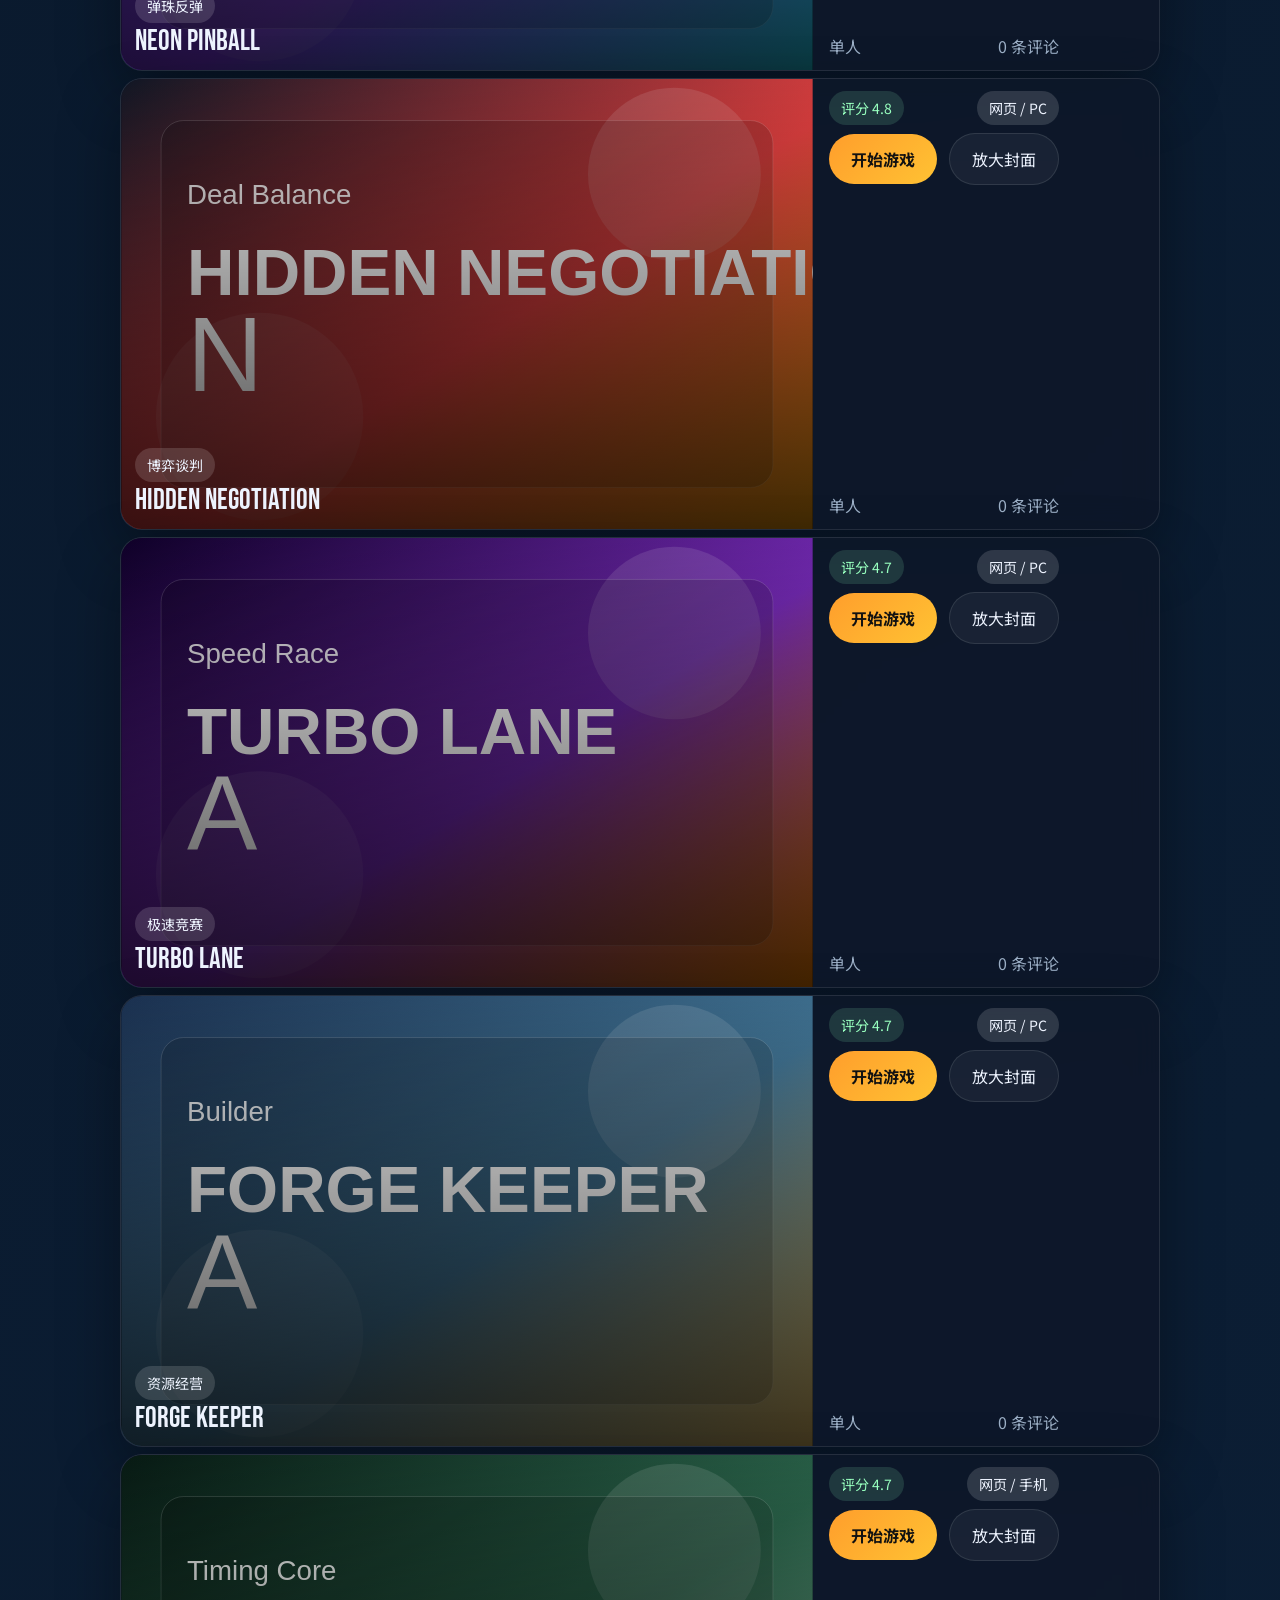
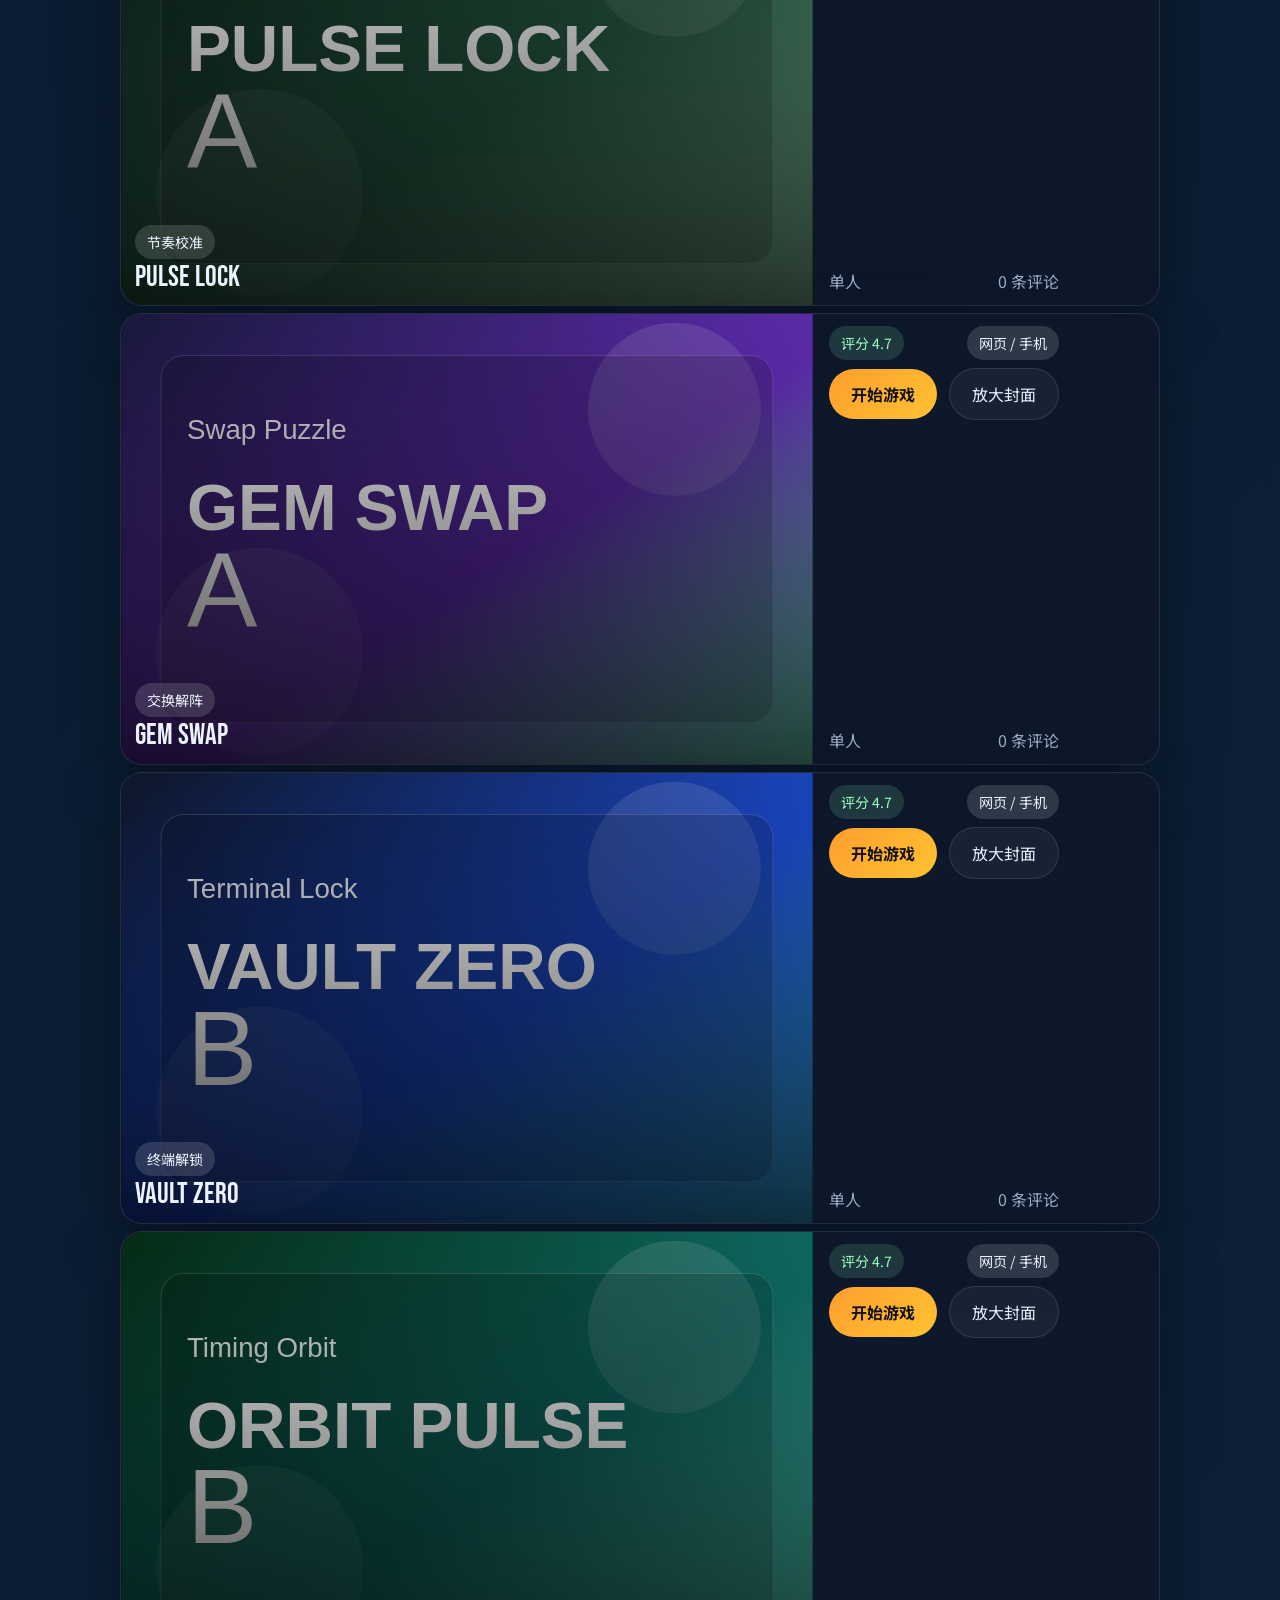
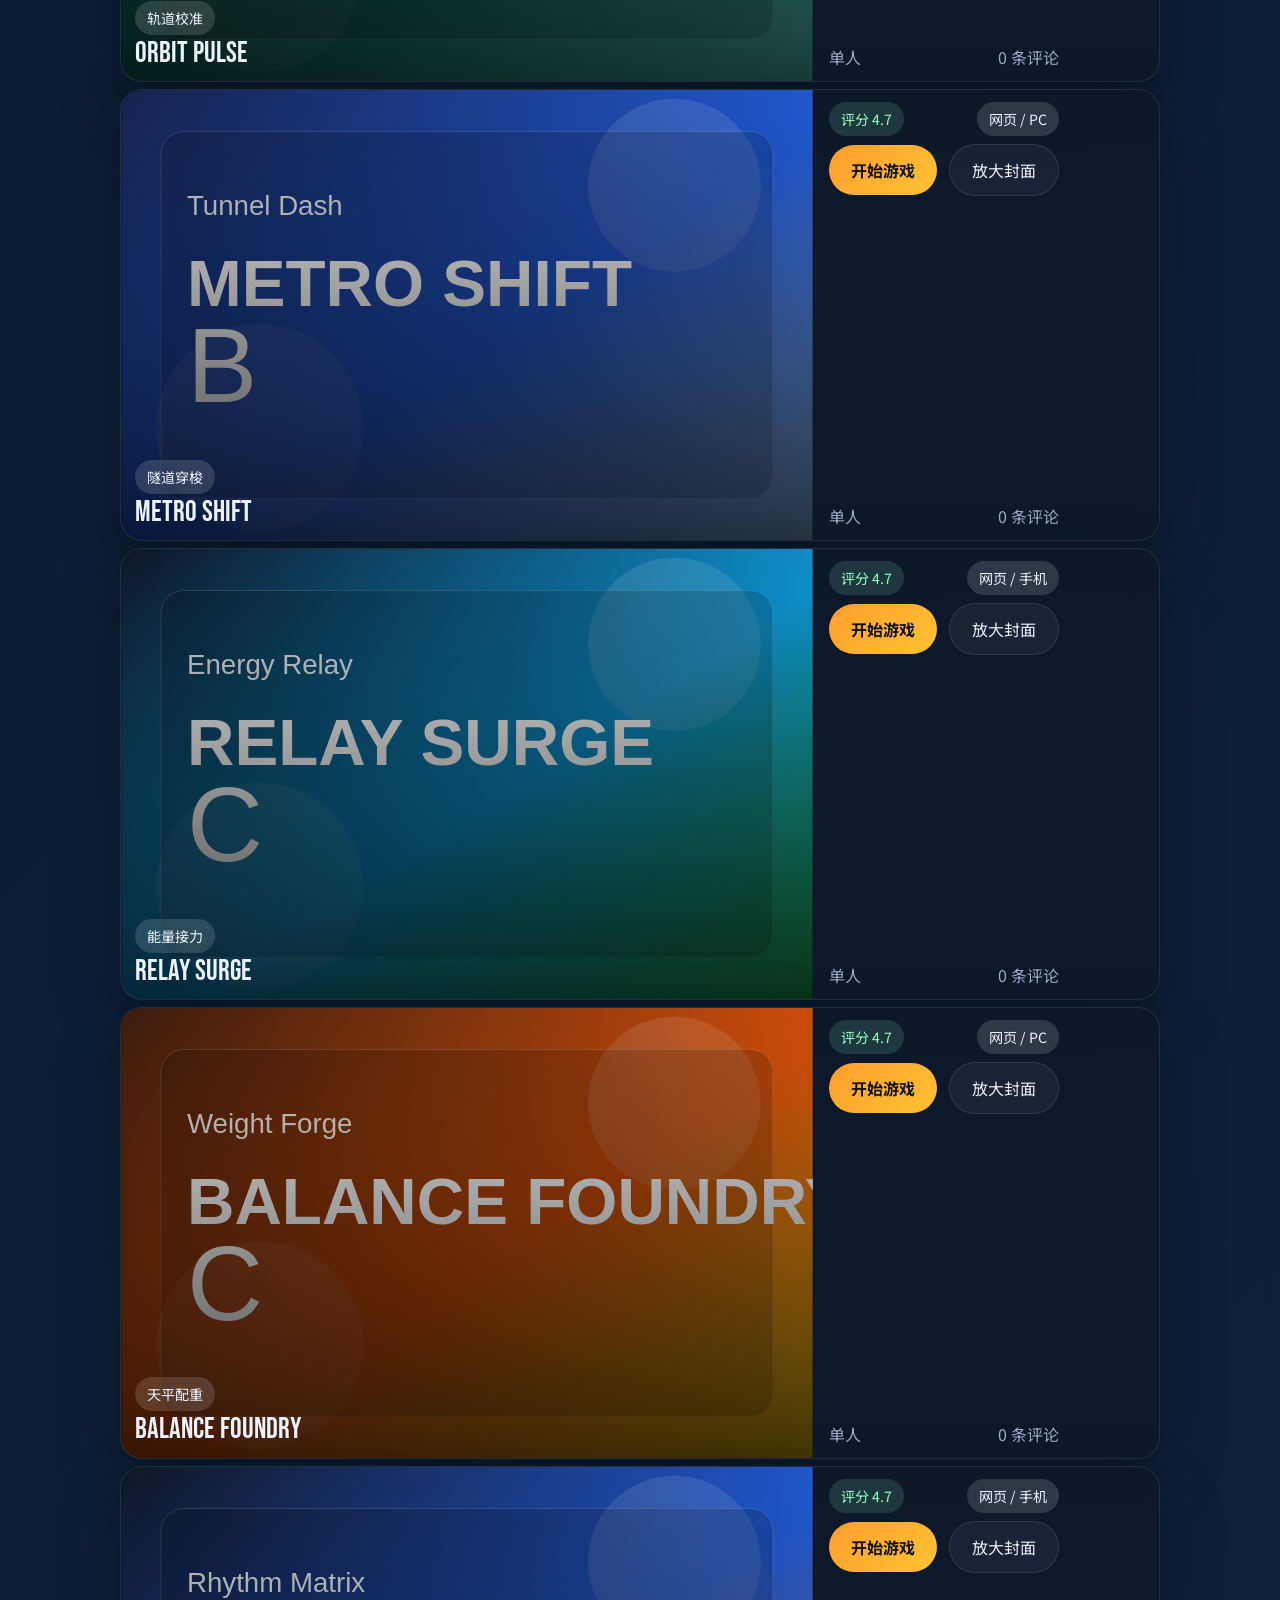
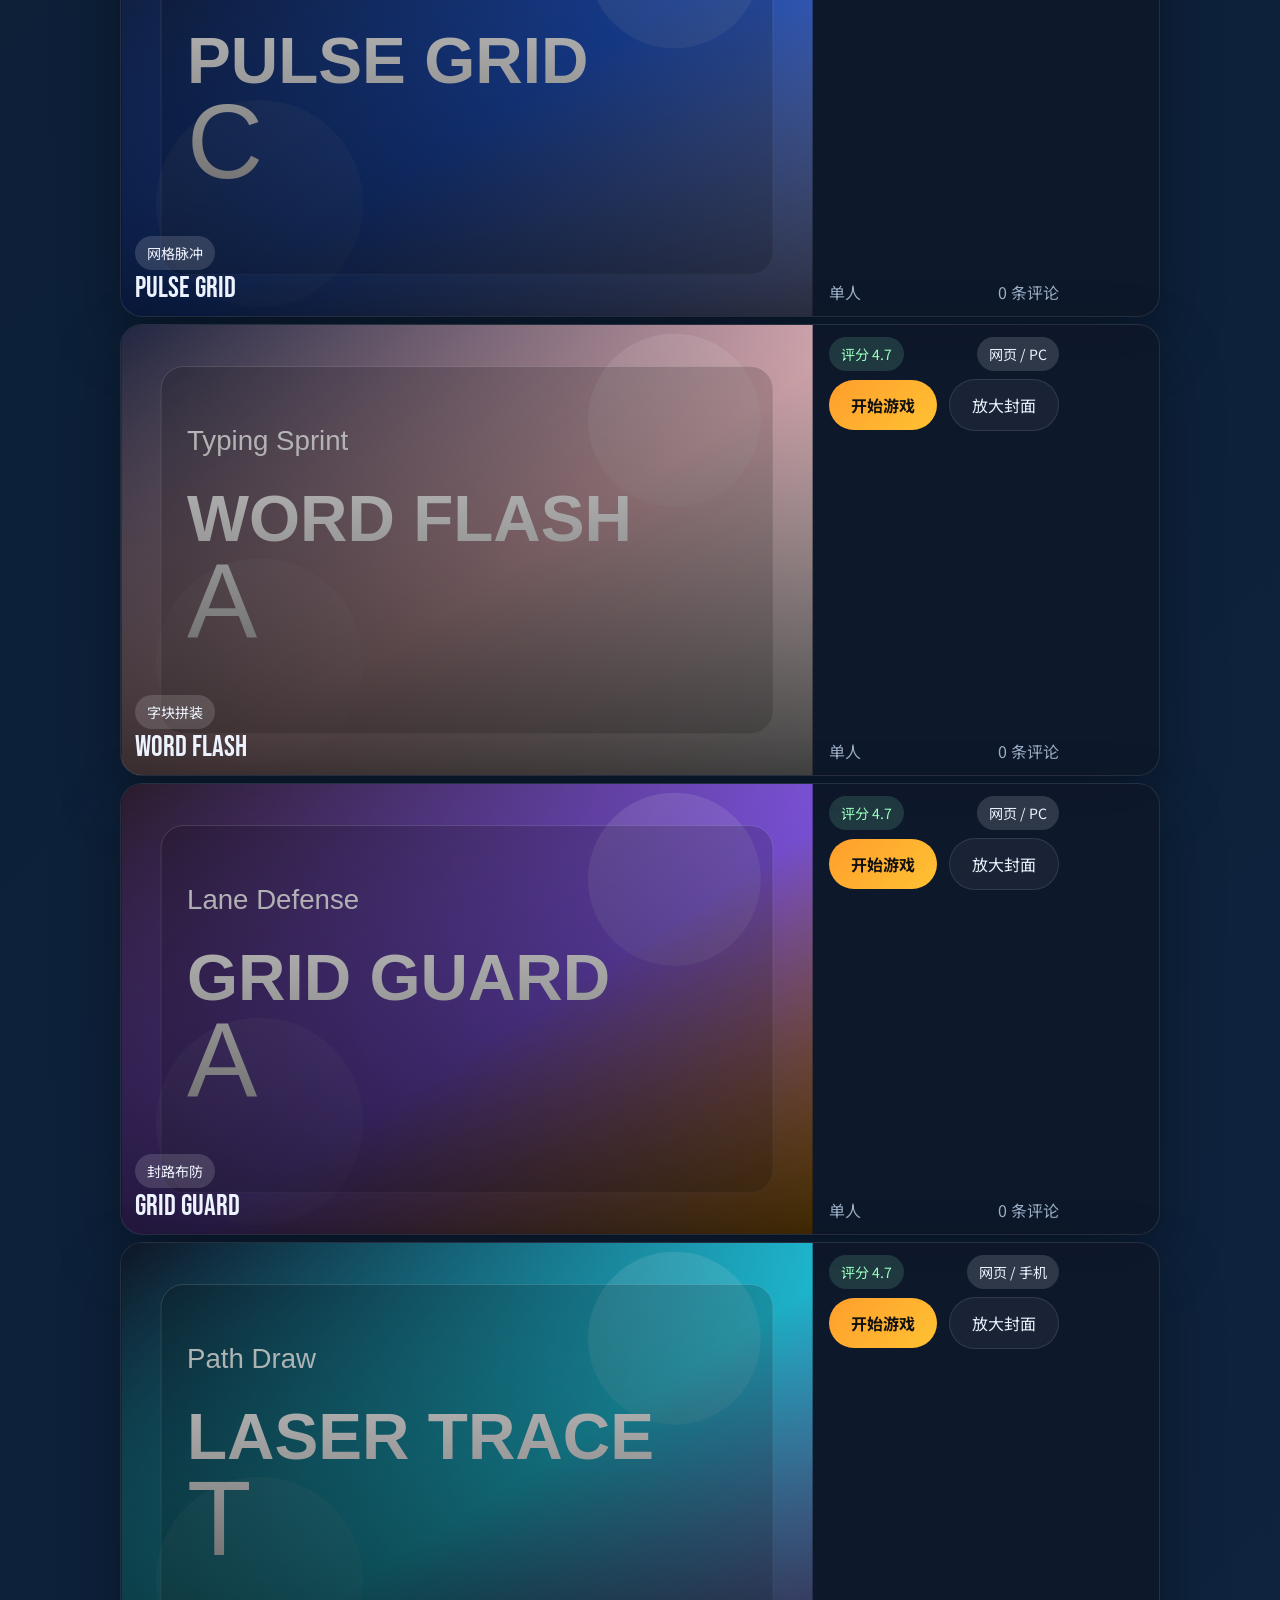
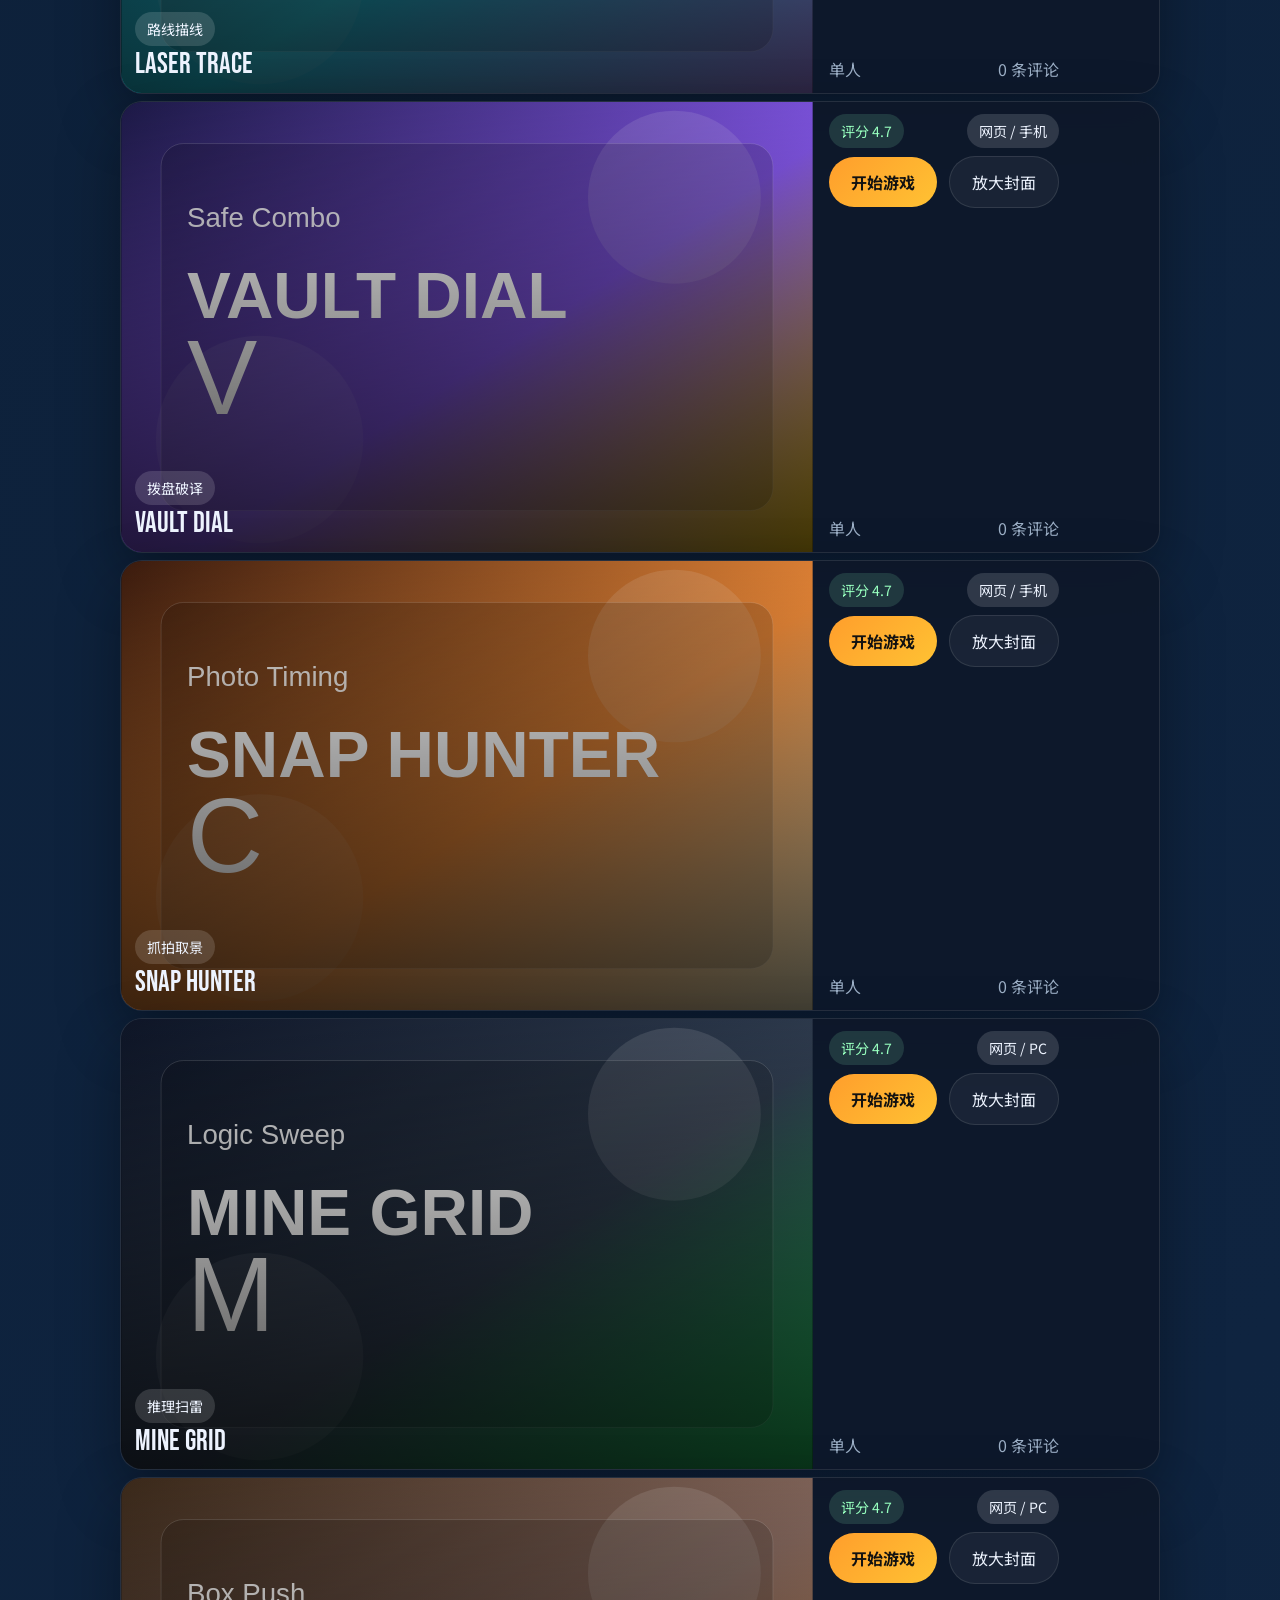
==== commit 5c3f8dd5: "Add files via upload" ====
--- a/index.html
+++ b/index.html
@@ -12,7 +12,7 @@
 </head>
 <body>
   <h1>网站作者是神经的杜方与哦</h1>
-  <h1>当前版本：V3.0.0全新！！！</h1>
+  <h1>当前版本：V3.1.0</h1>
   <div class="page-shell">
     <header class="hero">
       <nav class="topbar">
@@ -45,11 +45,11 @@
           <h2>更新公告</h2>
         </div>
         <div class="panel-card announcement-card">
-          <span>版本 V3.0.0全新！！！ · 2026-06-13</span>
+          <span>版本 V3.1.0 · 2026-06-16</span>
           <strong>本次更新已加入5个全新玩法。</strong>
           <ul class="announcement-list">
             <li>新增5款新玩法游戏。</li>
-            <li>增加了一个自制游戏，并将3个并入entrance.html</li>
+            <li>增加了三个自制游戏</li>
             <li>排版切换</li>
             <li>玩的开心！</li>
           </ul>
--- a/styles.css
+++ b/styles.css
@@ -420,13 +420,17 @@
 }
 
 .game-card {
+  display: flex;
+  align-items: stretch;
   border-radius: 22px;
   overflow: hidden;
+  min-height: 168px;
 }
 
 .game-banner {
   position: relative;
-  min-height: 90px;
+  flex: 0 0 66.666%;
+  min-height: 0;
   overflow: hidden;
 }
 
@@ -439,14 +443,14 @@
 
 .game-banner-content {
   position: absolute;
-  inset: auto 18px 9px 18px;
+  inset: auto 14px 14px 14px;
   z-index: 1;
 }
 
 .cover-image {
   width: 100%;
   height: 100%;
-  min-height: 90px;
+  min-height: 100%;
   object-fit: cover;
 }
 
@@ -456,11 +460,14 @@
 
 .game-banner h3 {
   margin: 5px 0 0;
-  font: 400 2.2rem/0.95 "Bebas Neue", sans-serif;
+  font: 400 1.8rem/0.95 "Bebas Neue", sans-serif;
 }
 
 .game-body {
-  padding: 8px 18px 9px;
+  display: flex;
+  flex-direction: column;
+  gap: 8px;
+  padding: 12px 16px 12px;
 }
 
 .game-topline,
@@ -469,6 +476,10 @@
 .play-head,
 .run-track {
   justify-content: space-between;
+}
+
+.game-footer {
+  margin-top: auto;
 }
 
 .genre-chip,
@@ -496,7 +507,7 @@
 
 
 .card-actions {
-  margin-top: 7px;
+  margin-top: 0;
 }
 
 .card-actions .button {
@@ -537,6 +548,199 @@
   margin-top: 10px;
 }
 
+.routing-board,
+.deduction-board,
+.schedule-board,
+.sorting-list,
+.negotiation-board {
+  display: grid;
+  gap: 12px;
+  margin-top: 14px;
+}
+
+.routing-board {
+  grid-template-columns: repeat(4, minmax(0, 1fr));
+}
+
+.routing-cell,
+.routing-hole {
+  display: flex;
+  align-items: center;
+  justify-content: center;
+  min-height: 66px;
+  border-radius: 16px;
+  border: 1px solid var(--border);
+  font: 700 1.35rem/1 "Noto Sans SC", sans-serif;
+}
+
+.routing-cell {
+  appearance: none;
+  cursor: pointer;
+  background: var(--surface-soft);
+  color: var(--text);
+}
+
+.routing-cell.type-source {
+  background: rgba(86, 211, 255, 0.16);
+  color: var(--accent-strong);
+}
+
+.routing-cell.type-target {
+  background: rgba(151, 255, 190, 0.16);
+  color: var(--success);
+}
+
+.routing-cell.live {
+  box-shadow: inset 0 0 0 2px var(--accent-soft);
+}
+
+.routing-cell:disabled {
+  opacity: 1;
+}
+
+.routing-hole {
+  background: linear-gradient(135deg, rgba(255, 255, 255, 0.02), rgba(255, 255, 255, 0.08));
+  border-style: dashed;
+  color: transparent;
+}
+
+.deduction-row,
+.schedule-task,
+.negotiation-clue,
+.sorting-card {
+  border: 1px solid var(--surface-border);
+  border-radius: 18px;
+  background: var(--surface-card);
+}
+
+.deduction-row,
+.schedule-task {
+  padding: 14px;
+  display: grid;
+  gap: 10px;
+}
+
+.deduction-row-head {
+  display: flex;
+  align-items: flex-start;
+  justify-content: space-between;
+  gap: 12px;
+}
+
+.deduction-row-head span {
+  color: var(--text-muted);
+  font-size: 0.92rem;
+}
+
+.deduction-options {
+  display: grid;
+  grid-template-columns: repeat(3, minmax(0, 1fr));
+  gap: 10px;
+}
+
+.deduction-cell {
+  min-height: 54px;
+  border: 1px solid var(--border);
+  border-radius: 14px;
+  background: var(--surface-soft);
+  color: var(--text);
+  font-weight: 700;
+}
+
+.deduction-cell.selected {
+  border-color: var(--accent-soft);
+  background: var(--accent-soft);
+  color: var(--accent-strong);
+}
+
+.schedule-task.done {
+  opacity: 0.85;
+}
+
+.schedule-meter,
+.negotiation-meter {
+  position: relative;
+  height: 12px;
+  border-radius: 999px;
+  background: var(--surface-mid);
+  overflow: hidden;
+}
+
+.schedule-fill,
+.negotiation-fill {
+  position: absolute;
+  inset: 0 auto 0 0;
+  border-radius: inherit;
+}
+
+.schedule-controls {
+  display: grid;
+  grid-template-columns: repeat(2, minmax(0, 1fr));
+  gap: 8px;
+}
+
+.sorting-card {
+  display: grid;
+  grid-template-columns: auto minmax(0, 1fr) auto;
+  align-items: center;
+  gap: 12px;
+  padding: 14px;
+}
+
+.sorting-rank {
+  width: 42px;
+  height: 42px;
+  border-radius: 50%;
+  display: flex;
+  align-items: center;
+  justify-content: center;
+  background: var(--surface-mid);
+  font-weight: 700;
+}
+
+.sorting-dots {
+  margin-top: 4px;
+  letter-spacing: 4px;
+  color: var(--accent-strong);
+  font-size: 1.1rem;
+}
+
+.sorting-actions {
+  display: grid;
+  gap: 8px;
+}
+
+.negotiation-clue {
+  padding: 14px;
+}
+
+.negotiation-clue p {
+  margin: 8px 0 0;
+  color: var(--text);
+}
+
+.negotiation-meters {
+  display: grid;
+  gap: 10px;
+}
+
+.negotiation-fill.deal {
+  background: linear-gradient(135deg, var(--warning), var(--danger));
+}
+
+.negotiation-fill.trust {
+  background: linear-gradient(135deg, var(--success), var(--accent-strong));
+}
+
+.negotiation-choices {
+  display: grid;
+  grid-template-columns: repeat(3, minmax(0, 1fr));
+  gap: 10px;
+}
+
+.negotiation-choices .button {
+  width: 100%;
+}
 
 .mines-cell,
 .sokoban-cell,
@@ -2066,6 +2270,17 @@
     width: min(100% - 20px, 1200px);
   }
 
+  .game-card {
+    flex-direction: column;
+    min-height: 0;
+  }
+
+  .game-banner {
+    flex-basis: auto;
+    width: 100%;
+    min-height: 120px;
+  }
+
   .topbar,
   .stats-grid,
   .detail-meta,
@@ -2073,7 +2288,12 @@
   .duel-grid,
   .story-grid,
   .resource-grid,
-  .code-grid {
+  .code-grid,
+  .routing-board,
+  .deduction-options,
+  .schedule-board,
+  .sorting-card,
+  .negotiation-choices {
     grid-template-columns: 1fr;
   }
 
